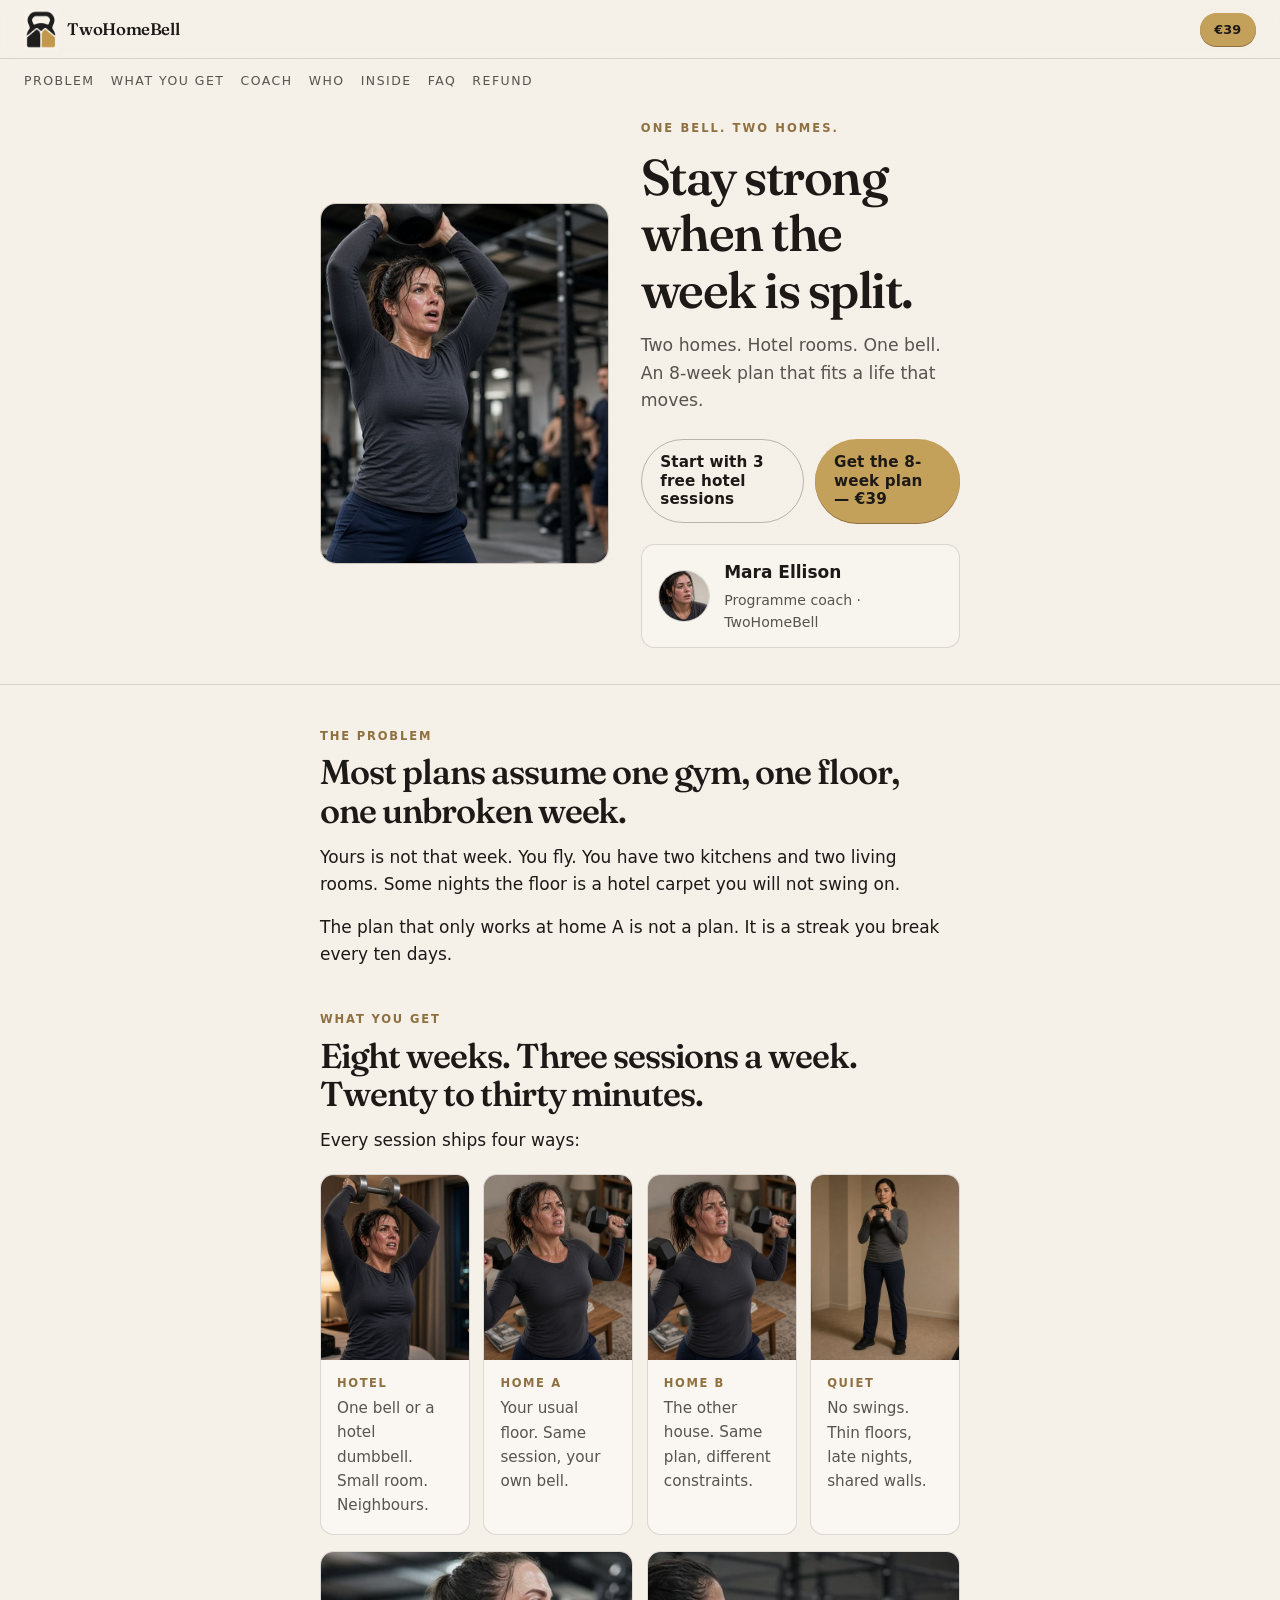
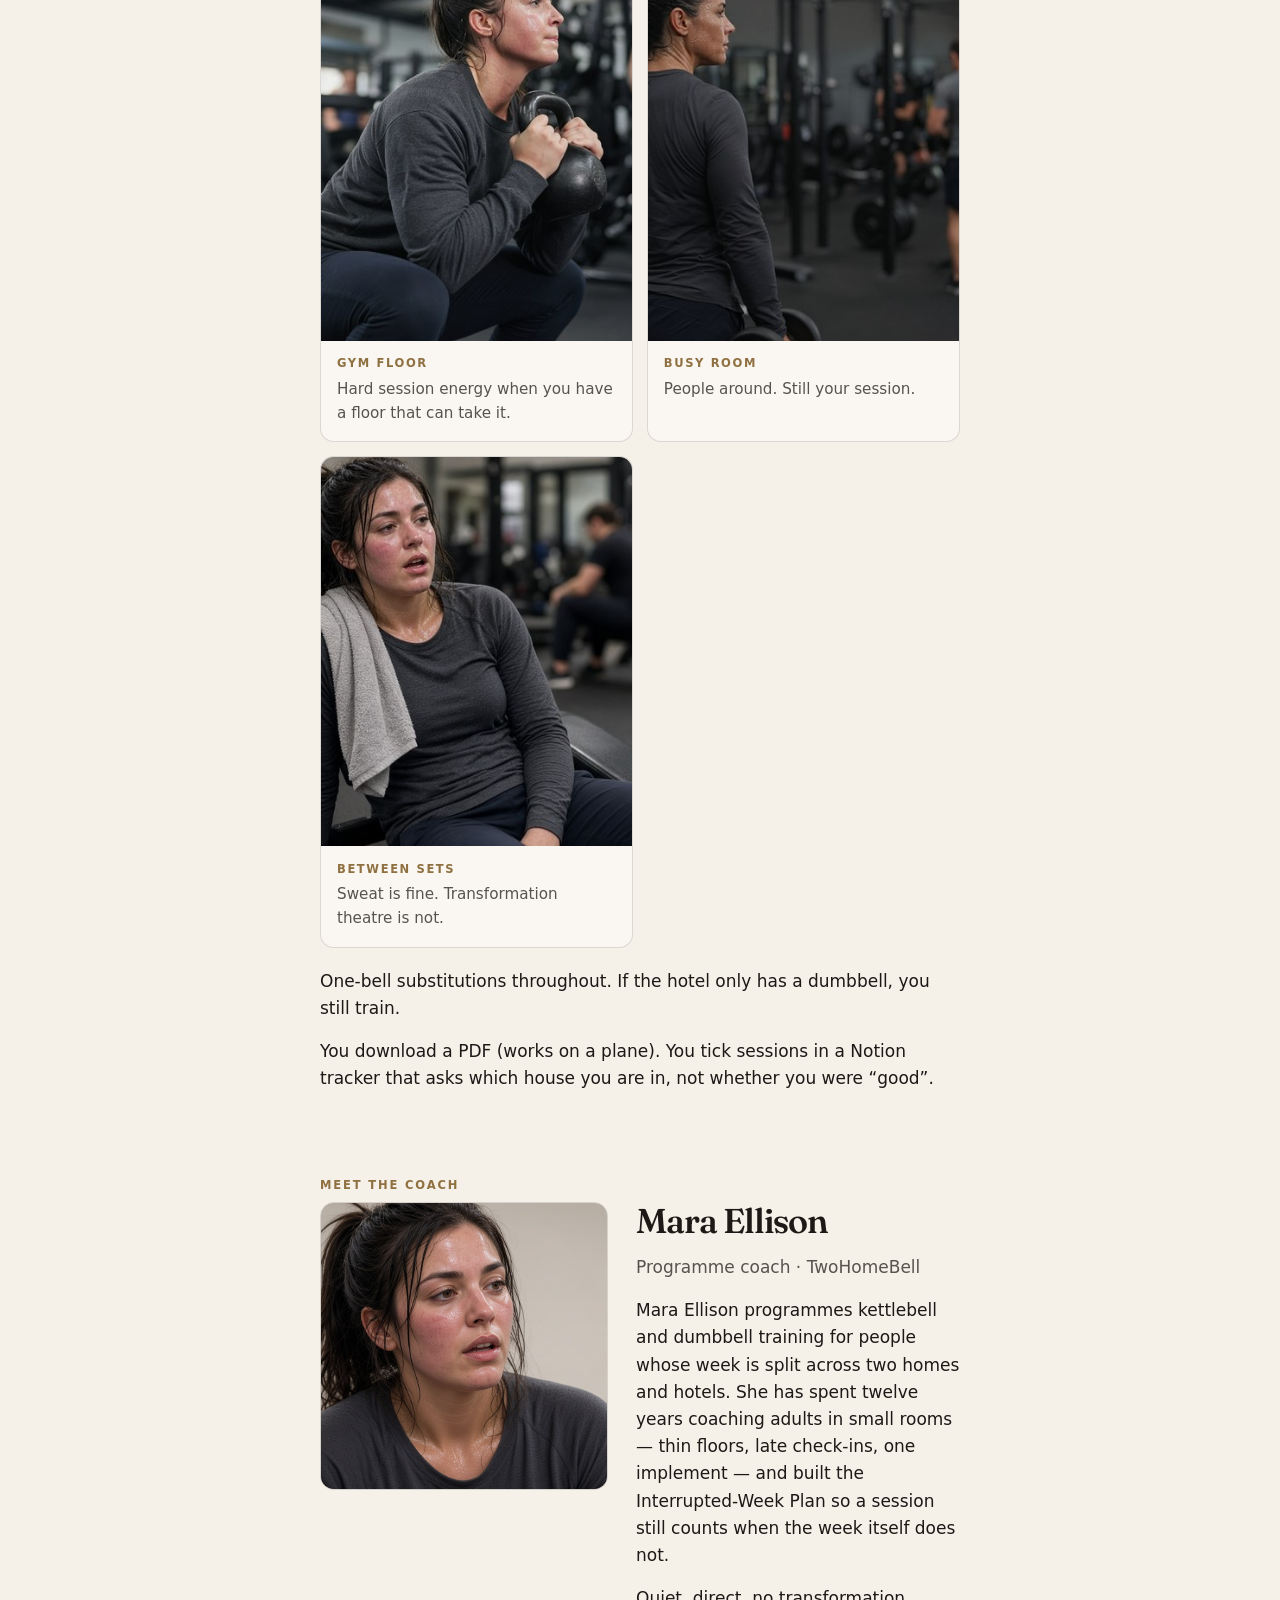
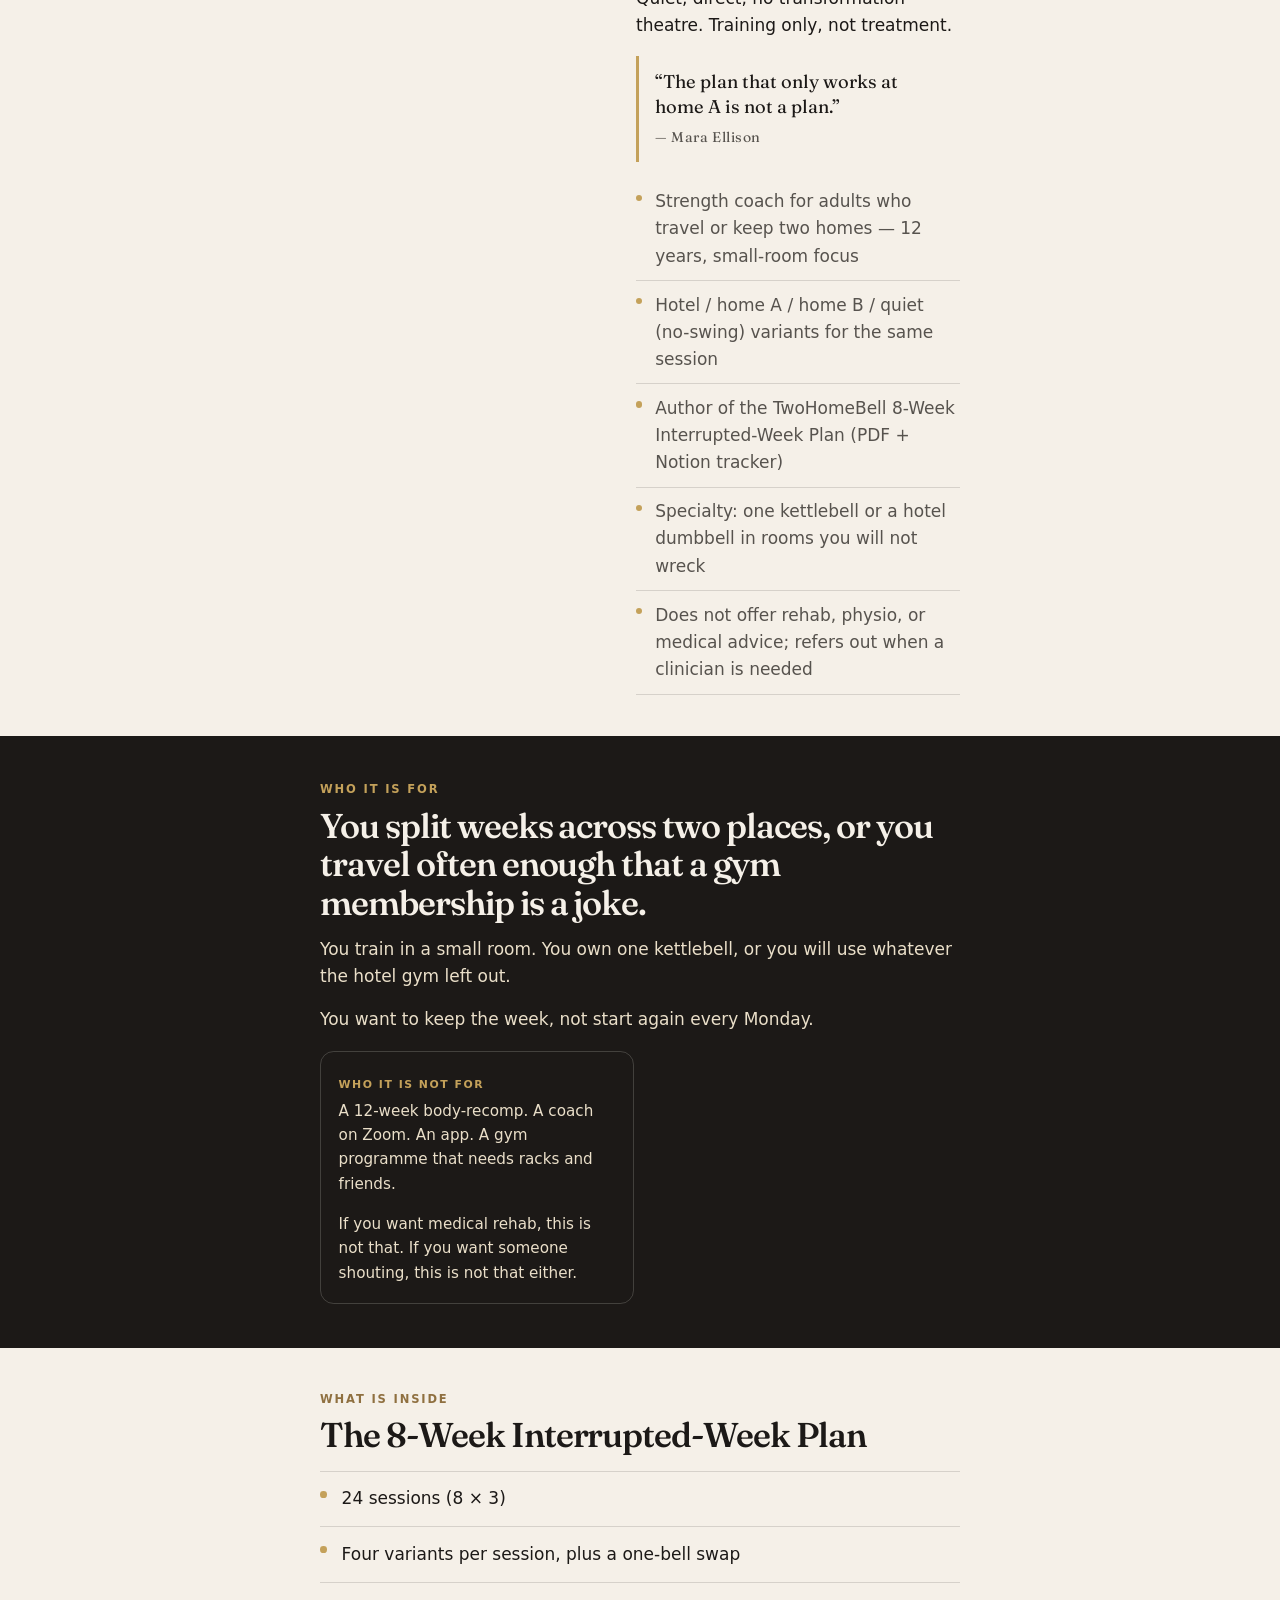
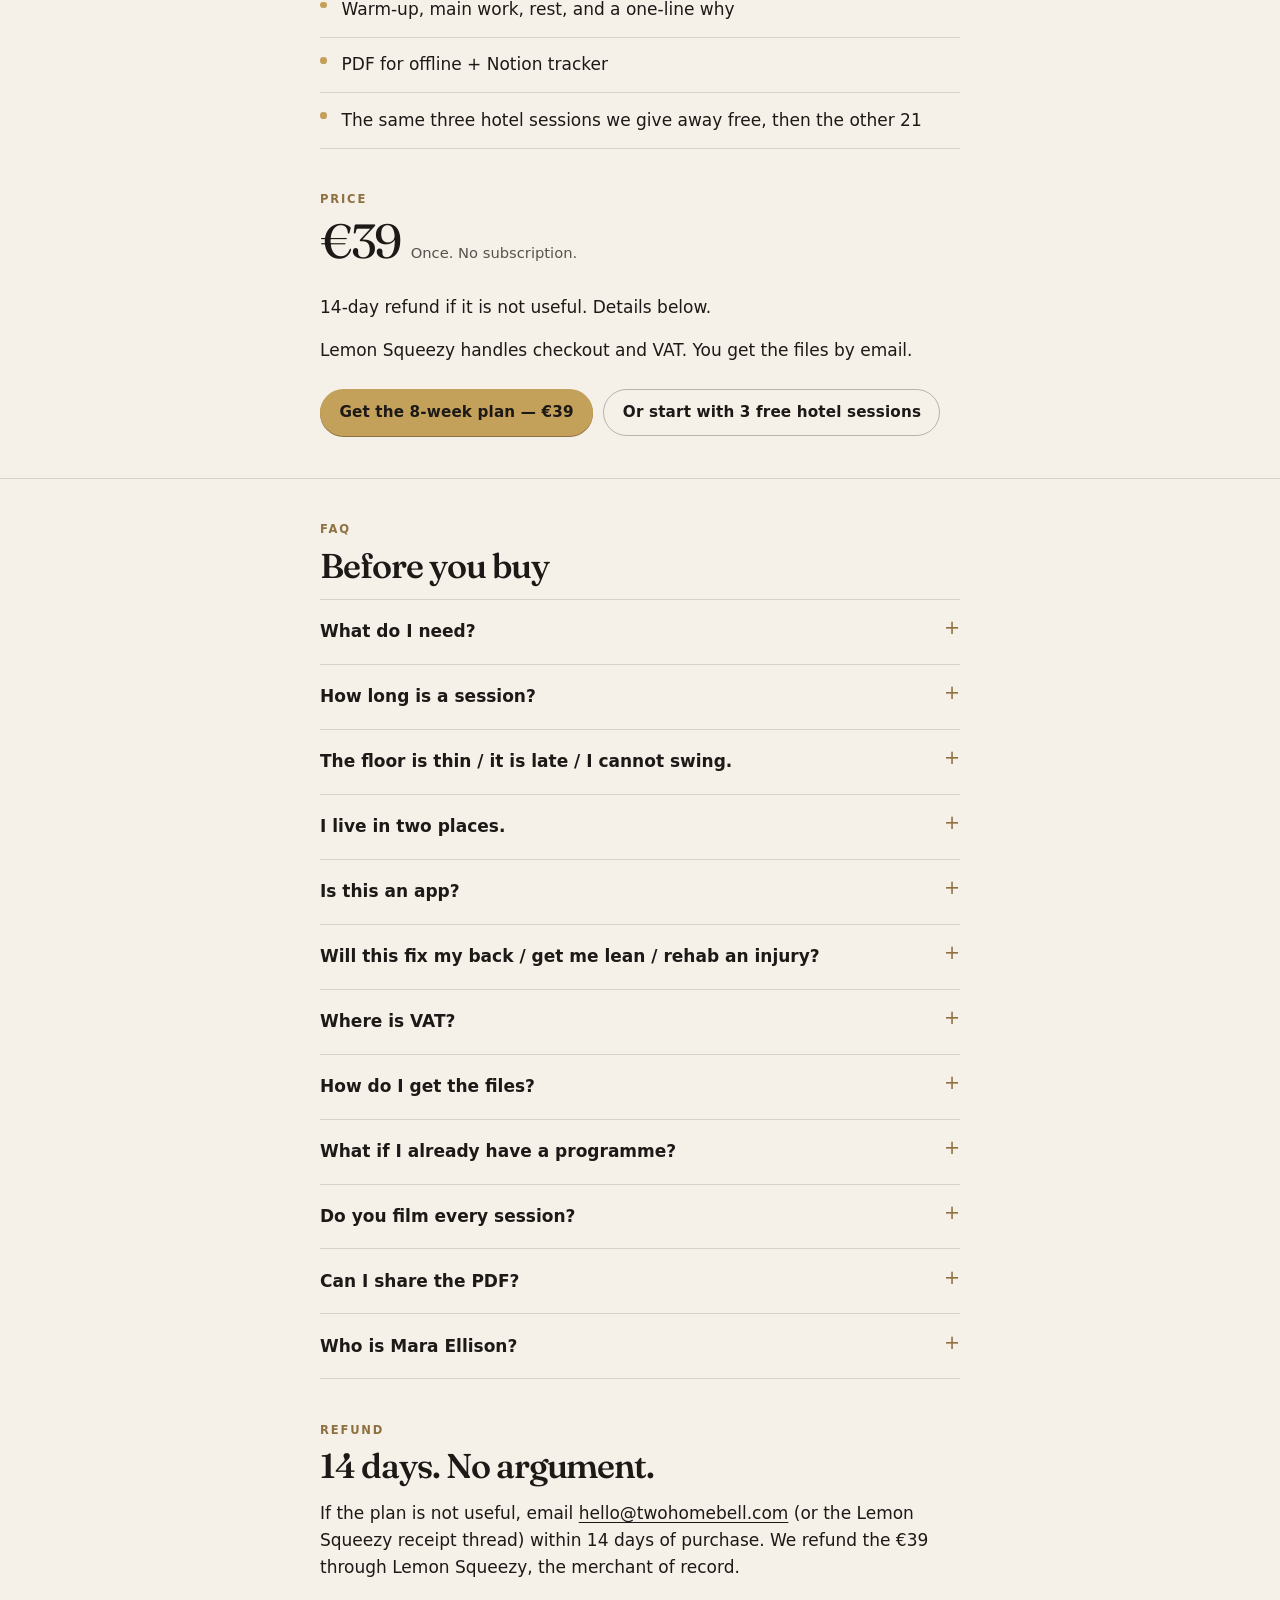
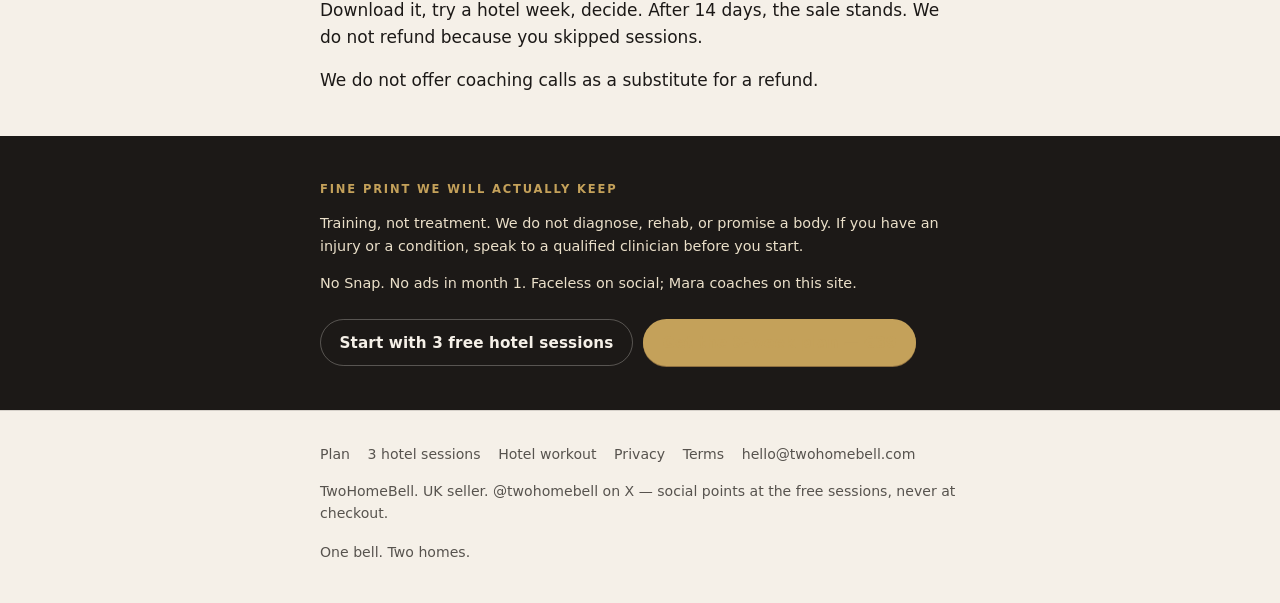
==== index.html @ 1ccbae3b "Product row: hotel/home/quiet; gym cards unlabeled as variants" ====
<!DOCTYPE html>
<html lang="en-GB">
<head>
  <meta charset="utf-8">
  <meta name="viewport" content="width=device-width, initial-scale=1">
  <title>TwoHomeBell — Stay strong when the week is split</title>
  <meta name="description" content="Two homes. Hotel rooms. One bell. An 8-week plan that fits a life that moves. €39, 14-day refund.">
  <link rel="icon" type="image/png" href="favicon.png">
  <link rel="apple-touch-icon" href="favicon.png">
  <link rel="canonical" href="https://twohomebell.com/">
  <meta property="og:title" content="Stay strong when the week is split.">
  <meta property="og:description" content="One bell. Two homes. 8-Week Interrupted-Week Plan — €39.">
  <meta property="og:url" content="https://twohomebell.com/">
  <meta property="og:type" content="website">
  <meta property="og:image" content="https://twohomebell.com/coach/web/og-1200x630.jpg">
  <meta name="twitter:card" content="summary_large_image">
  <meta name="twitter:title" content="Stay strong when the week is split.">
  <meta name="twitter:description" content="One bell. Two homes. 8-Week Interrupted-Week Plan — €39.">
  <meta name="twitter:image" content="https://twohomebell.com/coach/web/og-1200x630.jpg">
  <meta name="theme-color" content="#F5F0E8">
  <script type="application/ld+json">
  {
    "@context": "https://schema.org",
    "@type": "Product",
    "name": "8-Week Interrupted-Week Plan",
    "description": "Two homes. Hotel rooms. One bell. An 8-week kettlebell plan that fits a life that moves. PDF plus Notion tracker.",
    "brand": {"@type": "Brand", "name": "TwoHomeBell"},
    "url": "https://twohomebell.com/",
    "image": "https://twohomebell.com/coach/web/og-1200x630.jpg",
    "offers": {
      "@type": "Offer",
      "priceCurrency": "EUR",
      "price": "39.00",
      "availability": "https://schema.org/InStock",
      "url": "https://twohomebell.com/"
    }
  }
  </script>
  <link rel="preconnect" href="https://fonts.googleapis.com">
  <link rel="preconnect" href="https://fonts.gstatic.com" crossorigin>
  <link href="https://fonts.googleapis.com/css2?family=Fraunces:ital,opsz,wght@0,144,500;0,144,600;1,144,500&display=swap" rel="stylesheet">
  <link rel="stylesheet" href="styles.css">
  <script data-goatcounter="https://twohomebell.goatcounter.com/count"
          async src="https://gc.zgo.at/count.js"></script>
</head>
<body>
  <a class="skip" href="#main">Skip to content</a>
  <header class="site-header">
    <a class="brand" href="index.html">
      <img src="logo.png" alt="" width="40" height="48">
      <span class="brand-name">TwoHomeBell</span>
    </a>
    <a class="btn btn-primary btn-small header-cta js-buy" href="https://twohomebell.lemonsqueezy.com/checkout/buy/a50a3052-cdcf-4d7c-9c73-d2590b0c21f1">€39</a>
  </header>
  <nav class="subnav" aria-label="On this page">
    <a href="#problem">Problem</a>
    <a href="#get">What you get</a>
    <a href="#coach">Coach</a>
    <a href="#who">Who</a>
    <a href="#inside">Inside</a>
    <a href="#faq">FAQ</a>
    <a href="#refund">Refund</a>
  </nav>

  <main id="main">
    <section class="hero">
      <div class="wrap hero-split">
        <figure class="hero-photo">
          <img src="coach/web/hero-1600.jpg" width="1600" height="2000" alt="Mara Ellison overhead pressing a kettlebell in a busy gym, mid-set sweat">
        </figure>
        <div class="hero-copy">
          <p class="kicker">One bell. Two homes.</p>
          <h1>Stay strong when the week is split.</h1>
          <p class="lead">Two homes. Hotel rooms. One bell. An 8-week plan that fits a life that moves.</p>
          <div class="btn-row">
            <a class="btn btn-ghost" href="start.html">Start with 3 free hotel sessions</a>
            <a class="btn btn-primary js-buy" href="https://twohomebell.lemonsqueezy.com/checkout/buy/a50a3052-cdcf-4d7c-9c73-d2590b0c21f1">Get the 8-week plan — €39</a>
          </div>
          <div class="trust-coach">
            <img src="coach/web/portrait-400.jpg" width="400" height="400" alt="Mara Ellison">
            <div>
              <strong>Mara Ellison</strong>
              <span>Programme coach · TwoHomeBell</span>
            </div>
          </div>
        </div>
      </div>
    </section>

    <hr class="rule">

    <section class="section" id="problem">
      <div class="wrap prose">
        <p class="section-num">The problem</p>
        <h2>Most plans assume one gym, one floor, one unbroken week.</h2>
        <p>Yours is not that week. You fly. You have two kitchens and two living rooms. Some nights the floor is a hotel carpet you will not swing on.</p>
        <p>The plan that only works at home A is not a plan. It is a streak you break every ten days.</p>
      </div>
    </section>

    <section class="section" id="get" style="padding-top:0">
      <div class="wrap">
        <p class="section-num">What you get</p>
        <h2>Eight weeks. Three sessions a week. Twenty to thirty minutes.</h2>
        <p>Every session ships four ways:</p>
        <div class="scene-grid four" aria-label="Session variants">
          <figure class="scene-card">
            <img src="coach/web/hotel-800.jpg" width="800" height="1000" loading="lazy" alt="Mara overhead pressing a dumbbell in a hotel room at night">
            <figcaption>
              <span class="tag">Hotel</span>
              <p>One bell or a hotel dumbbell. Small room. Neighbours.</p>
            </figcaption>
          </figure>
          <figure class="scene-card">
            <img src="coach/web/home-800.jpg" width="800" height="1000" loading="lazy" alt="Mara pressing dumbbells at home, sweaty mid-rep">
            <figcaption>
              <span class="tag">Home A</span>
              <p>Your usual floor. Same session, your own bell.</p>
            </figcaption>
          </figure>
          <figure class="scene-card">
            <img src="coach/web/home-800.jpg" width="800" height="1000" loading="lazy" alt="Mara pressing dumbbells at home, sweaty mid-rep">
            <figcaption>
              <span class="tag">Home B</span>
              <p>The other house. Same plan, different constraints.</p>
            </figcaption>
          </figure>
          <figure class="scene-card">
            <img src="coach/web/quiet-800.jpg" width="800" height="1000" loading="lazy" alt="Mara static goblet hold in a quiet hotel room, curtains closed">
            <figcaption>
              <span class="tag">Quiet</span>
              <p>No swings. Thin floors, late nights, shared walls.</p>
            </figcaption>
          </figure>
        </div>
        <div class="scene-grid" style="margin-top:1rem" aria-label="Gym floor — social proof">
          <figure class="scene-card">
            <img src="coach/web/gym-goblet-800.jpg" width="800" height="1000" loading="lazy" alt="Mara mid goblet squat, side angle, gym with people behind">
            <figcaption>
              <span class="tag">Gym floor</span>
              <p>Hard session energy when you have a floor that can take it.</p>
            </figcaption>
          </figure>
          <figure class="scene-card">
            <img src="coach/web/gym-overshoulder-800.jpg" width="800" height="1000" loading="lazy" alt="Over-shoulder of Mara with dumbbells in a busy gym">
            <figcaption>
              <span class="tag">Busy room</span>
              <p>People around. Still your session.</p>
            </figcaption>
          </figure>
          <figure class="scene-card">
            <img src="coach/web/gym-rest-800.jpg" width="800" height="1000" loading="lazy" alt="Mara resting between sets on a bench, towel, sweaty">
            <figcaption>
              <span class="tag">Between sets</span>
              <p>Sweat is fine. Transformation theatre is not.</p>
            </figcaption>
          </figure>
        </div>
        <div class="prose" style="margin-top:1.25rem">
          <p>One-bell substitutions throughout. If the hotel only has a dumbbell, you still train.</p>
          <p>You download a PDF (works on a plane). You tick sessions in a Notion tracker that asks which house you are in, not whether you were “good”.</p>
        </div>
      </div>
    </section>

    <section class="section" id="coach">
      <div class="wrap">
        <p class="section-num">Meet the coach</p>
        <div class="coach-block">
          <figure class="coach-portrait">
            <img src="coach/web/portrait-800.jpg" width="800" height="800" loading="lazy" alt="Sweaty post-set portrait of Mara Ellison, TwoHomeBell programme coach">
          </figure>
          <div>
            <h2>Mara Ellison</h2>
            <p class="muted">Programme coach · TwoHomeBell</p>
            <p>Mara Ellison programmes kettlebell and dumbbell training for people whose week is split across two homes and hotels. She has spent twelve years coaching adults in small rooms — thin floors, late check-ins, one implement — and built the Interrupted-Week Plan so a session still counts when the week itself does not.</p>
            <p>Quiet, direct, no transformation theatre. Training only, not treatment.</p>
            <blockquote class="coach-quote">
              “The plan that only works at home A is not a plan.”
              <cite>— Mara Ellison</cite>
            </blockquote>
            <ul class="coach-creds">
              <li>Strength coach for adults who travel or keep two homes — 12 years, small-room focus</li>
              <li>Hotel / home A / home B / quiet (no-swing) variants for the same session</li>
              <li>Author of the TwoHomeBell 8-Week Interrupted-Week Plan (PDF + Notion tracker)</li>
              <li>Specialty: one kettlebell or a hotel dumbbell in rooms you will not wreck</li>
              <li>Does not offer rehab, physio, or medical advice; refers out when a clinician is needed</li>
            </ul>
          </div>
        </div>
      </div>
    </section>

    <section class="band" id="who">
      <div class="wrap">
        <p class="section-num">Who it is for</p>
        <h2>You split weeks across two places, or you travel often enough that a gym membership is a joke.</h2>
        <p>You train in a small room. You own one kettlebell, or you will use whatever the hotel gym left out.</p>
        <p>You want to keep the week, not start again every Monday.</p>
        <div class="split">
          <div class="card no" style="background:transparent;border-color:rgba(245,240,232,0.18);color:inherit">
            <p class="tag" style="color:var(--brass)">Who it is not for</p>
            <p>A 12-week body-recomp. A coach on Zoom. An app. A gym programme that needs racks and friends.</p>
            <p>If you want medical rehab, this is not that. If you want someone shouting, this is not that either.</p>
          </div>
        </div>
      </div>
    </section>

    <section class="section" id="inside">
      <div class="wrap">
        <p class="section-num">What is inside</p>
        <h2>The 8-Week Interrupted-Week Plan</h2>
        <ul class="inside-list">
          <li>24 sessions (8 × 3)</li>
          <li>Four variants per session, plus a one-bell swap</li>
          <li>Warm-up, main work, rest, and a one-line why</li>
          <li>PDF for offline + Notion tracker</li>
          <li>The same three hotel sessions we give away free, then the other 21</li>
        </ul>
      </div>
    </section>

    <section class="section" id="buy" style="padding-top:0">
      <div class="wrap">
        <p class="section-num">Price</p>
        <div class="price-row">
          <p class="price">€39</p>
          <p class="price-meta">Once. No subscription.</p>
        </div>
        <p>14-day refund if it is not useful. Details below.</p>
        <p>Lemon Squeezy handles checkout and VAT. You get the files by email.</p>
        <div class="btn-row">
          <a class="btn btn-primary js-buy" href="https://twohomebell.lemonsqueezy.com/checkout/buy/a50a3052-cdcf-4d7c-9c73-d2590b0c21f1">Get the 8-week plan — €39</a>
          <a class="btn btn-ghost" href="start.html">Or start with 3 free hotel sessions</a>
        </div>
      </div>
    </section>

    <hr class="rule">

    <section class="section" id="faq">
      <div class="wrap">
        <p class="section-num">FAQ</p>
        <h2>Before you buy</h2>
        <div class="faq">
          <details>
            <summary>What do I need?</summary>
            <p>One kettlebell. If you are in a hotel with only a dumbbell, use that. A small room. That is the equipment list.</p>
          </details>
          <details>
            <summary>How long is a session?</summary>
            <p>20–30 minutes, three times a week. Eight weeks.</p>
          </details>
          <details>
            <summary>The floor is thin / it is late / I cannot swing.</summary>
            <p>Every session has a quiet variant with no swings.</p>
          </details>
          <details>
            <summary>I live in two places.</summary>
            <p>That is the product. Each session has home A, home B, hotel, and quiet. Tick the house you are actually in.</p>
          </details>
          <details>
            <summary>Is this an app?</summary>
            <p>No. PDF + a Notion tracker. Works offline.</p>
          </details>
          <details>
            <summary>Will this fix my back / get me lean / rehab an injury?</summary>
            <p>No. This is a training plan, not treatment, not a diet, not medical advice. If you have an injury or a condition, ask a qualified clinician before you start.</p>
          </details>
          <details>
            <summary>Where is VAT?</summary>
            <p>Lemon Squeezy is merchant of record. VAT is calculated at checkout for UK/EU (and handled by them). We do not give tax advice.</p>
          </details>
          <details>
            <summary>How do I get the files?</summary>
            <p>Email after payment. PDF download + Notion duplicate link.</p>
          </details>
          <details>
            <summary>What if I already have a programme?</summary>
            <p>Use this on the weeks you travel. That is the job.</p>
          </details>
          <details>
            <summary>Do you film every session?</summary>
            <p>A few movements need a short video (get-up, snatch, a clean if the PDF still looks like a shrug). Those are flagged in the plan. Most sessions are text + the mark.</p>
          </details>
          <details>
            <summary>Can I share the PDF?</summary>
            <p>No. One purchase, one person. Forward the free 3-session lead magnet instead.</p>
          </details>
          <details>
            <summary>Who is Mara Ellison?</summary>
            <p>Programme coach for TwoHomeBell. She wrote the Interrupted-Week Plan for small rooms and split weeks. Training only — not a physio, not a clinic.</p>
          </details>
        </div>
      </div>
    </section>

    <section class="section" id="refund" style="padding-top:0">
      <div class="wrap prose">
        <p class="section-num">Refund</p>
        <h2>14 days. No argument.</h2>
        <p>If the plan is not useful, email <a href="mailto:hello@twohomebell.com">hello@twohomebell.com</a> (or the Lemon Squeezy receipt thread) within 14 days of purchase. We refund the €39 through Lemon Squeezy, the merchant of record.</p>
        <p>Download it, try a hotel week, decide. After 14 days, the sale stands. We do not refund because you skipped sessions.</p>
        <p>We do not offer coaching calls as a substitute for a refund.</p>
      </div>
    </section>

    <section class="band">
      <div class="wrap fine-print">
        <p class="section-num">Fine print we will actually keep</p>
        <p>Training, not treatment. We do not diagnose, rehab, or promise a body. If you have an injury or a condition, speak to a qualified clinician before you start.</p>
        <p>No Snap. No ads in month 1. Faceless on social; Mara coaches on this site.</p>
        <div class="btn-row">
          <a class="btn btn-ghost" href="start.html" style="border-color:rgba(245,240,232,0.28);color:var(--cream)">Start with 3 free hotel sessions</a>
          <a class="btn btn-primary js-buy" href="https://twohomebell.lemonsqueezy.com/checkout/buy/a50a3052-cdcf-4d7c-9c73-d2590b0c21f1">Get the 8-week plan — €39</a>
        </div>
      </div>
    </section>
  </main>

  <footer class="site-footer">
    <div class="wrap">
      <nav aria-label="Footer">
        <a href="index.html">Plan</a>
        <a href="start.html">3 hotel sessions</a>
        <a href="hotel-kettlebell-workout.html">Hotel workout</a>
        <a href="privacy.html">Privacy</a>
        <a href="terms.html">Terms</a>
        <a href="mailto:hello@twohomebell.com">hello@twohomebell.com</a>
      </nav>
      <p>TwoHomeBell. UK seller. @twohomebell on X — social points at the free sessions, never at checkout.</p>
      <p class="social-note"><a href="start.html">One bell. Two homes.</a></p>
    </div>
  </footer>
</body>
</html>
---- styles.css ----
/* TwoHomeBell — mobile-first storefront
   charcoal #1C1917 · cream #F5F0E8 · brass #C4A15A */

:root {
  --charcoal: #1C1917;
  --cream: #F5F0E8;
  --cream-2: #EBE4D6;
  --brass: #C4A15A;
  --brass-deep: #8F7040;
  --ink: #1C1917;
  --muted: #57534E;
  --line: rgba(28, 25, 23, 0.14);
  --line-strong: rgba(28, 25, 23, 0.28);
  --halo: rgba(196, 161, 90, 0.22);
  --display: "Fraunces", "Iowan Old Style", "Palatino Linotype", Palatino, Georgia, serif;
  --sans: ui-sans-serif, system-ui, -apple-system, "Segoe UI", Roboto, Helvetica, Arial, sans-serif;
  --max: 40rem;
  --pad: 1.25rem;
  --header-h: 3.5rem;
  --radius: 0.85rem;
}

*, *::before, *::after { box-sizing: border-box; }

html {
  scroll-behavior: smooth;
  color-scheme: light;
}

html, body {
  margin: 0;
  padding: 0;
}

body {
  font-family: var(--sans);
  font-size: 1.0625rem;
  line-height: 1.6;
  color: var(--ink);
  background: var(--cream);
  -webkit-font-smoothing: antialiased;
  text-rendering: optimizeLegibility;
}

body::before {
  content: "";
  position: fixed;
  inset: 0;
  pointer-events: none;
  z-index: 0;
  opacity: 0.35;
  background-image:
    radial-gradient(rgba(28, 25, 23, 0.035) 0.6px, transparent 0.7px);
  background-size: 3px 3px;
}

img { max-width: 100%; height: auto; display: block; }

a {
  color: var(--charcoal);
  text-underline-offset: 0.18em;
}

a:hover { color: var(--brass-deep); }

:focus-visible {
  outline: 2px solid var(--brass);
  outline-offset: 3px;
}

.skip {
  position: absolute;
  left: 0.75rem;
  top: -3rem;
  background: var(--charcoal);
  color: var(--cream);
  padding: 0.5rem 0.8rem;
  z-index: 100;
  text-decoration: none;
}
.skip:focus { top: 0.75rem; color: var(--cream); }

.wrap {
  width: min(100% - (var(--pad) * 2), var(--max));
  margin-inline: auto;
  position: relative;
  z-index: 1;
}

/* Header */
.site-header {
  position: sticky;
  top: 0;
  z-index: 50;
  display: flex;
  align-items: center;
  justify-content: space-between;
  gap: 0.75rem;
  min-height: var(--header-h);
  padding: 0.55rem var(--pad);
  background: color-mix(in srgb, var(--cream) 88%, transparent);
  backdrop-filter: blur(12px);
  -webkit-backdrop-filter: blur(12px);
  border-bottom: 1px solid var(--line);
}

.brand {
  display: flex;
  align-items: center;
  gap: 0.55rem;
  text-decoration: none;
  color: var(--charcoal);
  min-width: 0;
}

.brand img {
  width: 2.15rem;
  height: 2.55rem;
  object-fit: contain;
  flex-shrink: 0;
}

.brand-name {
  font-family: var(--display);
  font-optical-sizing: auto;
  font-weight: 560;
  font-size: 1.05rem;
  letter-spacing: -0.02em;
  line-height: 1;
  white-space: nowrap;
}

.header-cta {
  flex-shrink: 0;
}

.subnav {
  display: flex;
  flex-wrap: wrap;
  gap: 0.35rem 1rem;
  padding: 0.7rem var(--pad) 0;
  font-size: 0.78rem;
  letter-spacing: 0.12em;
  text-transform: uppercase;
  color: var(--muted);
  position: relative;
  z-index: 1;
}
.subnav a {
  color: var(--muted);
  text-decoration: none;
}
.subnav a:hover { color: var(--charcoal); }

/* Buttons */
.btn {
  display: inline-flex;
  align-items: center;
  justify-content: center;
  gap: 0.4rem;
  text-decoration: none;
  border: 1px solid transparent;
  cursor: pointer;
  font-family: var(--sans);
  font-weight: 600;
  font-size: 0.95rem;
  letter-spacing: 0.01em;
  line-height: 1.2;
  padding: 0.85rem 1.15rem;
  border-radius: 999px;
  transition: transform 0.15s ease, background 0.15s ease, box-shadow 0.15s ease;
}
.btn:hover { color: inherit; transform: translateY(-1px); }
.btn:active { transform: translateY(0); }

.btn-primary {
  background: var(--brass);
  color: var(--charcoal);
  box-shadow: 0 1px 0 var(--brass-deep);
}
.btn-primary:hover {
  background: #d4b36a;
  color: var(--charcoal);
}

.btn-ghost {
  background: transparent;
  color: var(--charcoal);
  border-color: var(--line-strong);
}
.btn-ghost:hover { background: var(--cream-2); color: var(--charcoal); }

.btn-invert {
  background: var(--cream);
  color: var(--charcoal);
}
.btn-invert:hover { background: #fff; color: var(--charcoal); }

.btn-small {
  padding: 0.5rem 0.85rem;
  font-size: 0.8rem;
}

.btn-block { width: 100%; }

.btn-row {
  display: flex;
  flex-direction: column;
  gap: 0.65rem;
  margin-top: 1.5rem;
}

/* Type */
.kicker {
  font-size: 0.72rem;
  letter-spacing: 0.18em;
  text-transform: uppercase;
  color: var(--brass-deep);
  font-weight: 650;
  margin: 0 0 0.75rem;
}

h1, h2, h3, .display {
  font-family: var(--display);
  font-optical-sizing: auto;
  font-weight: 560;
  letter-spacing: -0.03em;
  line-height: 1.12;
  margin: 0 0 0.85rem;
}

h1 {
  font-size: clamp(2.15rem, 8.6vw, 3.15rem);
  font-weight: 560;
}

h1 em, h2 em, .em {
  font-style: italic;
  font-weight: 500;
  color: var(--brass-deep);
}

h2 { font-size: clamp(1.65rem, 6vw, 2.15rem); }
h3 { font-size: 1.2rem; letter-spacing: -0.02em; margin-bottom: 0.4rem; }

.lead {
  font-size: 1.08rem;
  color: var(--muted);
  margin: 0;
  max-width: 36rem;
}

p { margin: 0 0 1rem; }
p:last-child { margin-bottom: 0; }

.muted { color: var(--muted); }
.small { font-size: 0.88rem; color: var(--muted); }

hr.rule {
  border: 0;
  height: 1px;
  background: var(--line);
  margin: 0;
}

/* Hero */
.hero {
  padding: 1.75rem 0 2.25rem;
  position: relative;
  z-index: 1;
}

.hero-mark {
  width: 5.25rem;
  height: auto;
  margin: 0 0 1.25rem;
}

.trust {
  display: grid;
  grid-template-columns: 1fr 1fr;
  gap: 0.6rem;
  margin-top: 1.5rem;
}
.trust span {
  display: block;
  font-size: 0.78rem;
  color: var(--muted);
  padding: 0.55rem 0.7rem;
  border: 1px solid var(--line);
  border-radius: 0.55rem;
  background: color-mix(in srgb, var(--cream) 70%, white);
}

/* Week rail */
.week-rail {
  display: grid;
  grid-template-columns: repeat(7, 1fr);
  gap: 0.28rem;
  margin: 1.75rem 0 0.35rem;
}
.day {
  background: var(--charcoal);
  color: var(--cream);
  border-radius: 0.45rem;
  padding: 0.45rem 0.15rem 0.5rem;
  text-align: center;
  min-height: 4.4rem;
  display: flex;
  flex-direction: column;
  justify-content: space-between;
  gap: 0.15rem;
}
.day span {
  font-size: 0.58rem;
  letter-spacing: 0.08em;
  text-transform: uppercase;
  opacity: 0.7;
}
.day b {
  font-size: 0.62rem;
  font-weight: 650;
  line-height: 1.2;
}
.day i {
  font-style: normal;
  font-size: 0.62rem;
  color: var(--brass);
  font-weight: 700;
}
.day.mute {
  background: transparent;
  color: var(--muted);
  border: 1px dashed var(--line-strong);
}
.day.mute i { display: none; }
.week-caption {
  font-size: 0.75rem;
  color: var(--muted);
  margin: 0.45rem 0 0;
}

/* Sections */
.section {
  padding: 2.6rem 0;
  position: relative;
  z-index: 1;
}

.section-num {
  font-size: 0.72rem;
  letter-spacing: 0.16em;
  text-transform: uppercase;
  color: var(--brass-deep);
  font-weight: 650;
  margin: 0 0 0.5rem;
}

.band {
  background: var(--charcoal);
  color: var(--cream);
  padding: 2.75rem 0;
  position: relative;
  z-index: 1;
}
.band h2, .band h3 { color: var(--cream); }
.band .section-num { color: var(--brass); }
.band .lead, .band .muted, .band p { color: color-mix(in srgb, var(--cream) 78%, var(--brass)); }
.band a { color: var(--brass); }
.band a:hover { color: #e0c07a; }

.pull {
  border-left: 3px solid var(--brass);
  padding: 0.15rem 0 0.15rem 1rem;
  margin: 1.25rem 0;
  font-family: var(--display);
  font-size: 1.35rem;
  line-height: 1.3;
  letter-spacing: -0.02em;
}

/* Cards / grids */
.grid {
  display: grid;
  gap: 0.75rem;
  margin-top: 1.25rem;
}

.card {
  background: color-mix(in srgb, var(--cream) 55%, white);
  border: 1px solid var(--line);
  border-radius: var(--radius);
  padding: 1.05rem 1.1rem 1.15rem;
}

.card .tag {
  display: inline-block;
  font-size: 0.68rem;
  letter-spacing: 0.14em;
  text-transform: uppercase;
  color: var(--brass-deep);
  font-weight: 700;
  margin-bottom: 0.35rem;
}

.card p { color: var(--muted); font-size: 0.95rem; }

.split {
  display: grid;
  gap: 0.75rem;
  margin-top: 1.1rem;
}
.split .card.yes { border-color: color-mix(in srgb, var(--brass) 55%, var(--line)); }
.split .card.no { background: transparent; }

/* Session sheet */
.sheet {
  margin-top: 1.25rem;
  border: 1px solid var(--line-strong);
  border-radius: var(--radius);
  overflow: hidden;
  background: #fffdf8;
}
.sheet-head {
  display: flex;
  justify-content: space-between;
  gap: 0.5rem;
  padding: 0.85rem 1.05rem;
  background: var(--charcoal);
  color: var(--cream);
  font-size: 0.82rem;
}
.sheet-head strong { font-weight: 650; }
.sheet-head span { color: var(--brass); }
.sheet ol {
  margin: 0;
  padding: 0.7rem 1.05rem 0.9rem 2.1rem;
}
.sheet li {
  padding: 0.45rem 0;
  border-bottom: 1px solid var(--line);
  font-size: 0.95rem;
}
.sheet li:last-child { border-bottom: 0; }
.sheet .swap {
  padding: 0.8rem 1.05rem 1rem;
  font-size: 0.88rem;
  color: var(--muted);
  background: var(--cream-2);
}

/* FAQ */
.faq {
  margin-top: 0.5rem;
  border-top: 1px solid var(--line);
}
.faq details {
  border-bottom: 1px solid var(--line);
  padding: 0.15rem 0;
}
.faq summary {
  cursor: pointer;
  list-style: none;
  padding: 1rem 1.6rem 1rem 0;
  font-weight: 600;
  position: relative;
}
.faq summary::-webkit-details-marker { display: none; }
.faq summary::after {
  content: "+";
  position: absolute;
  right: 0;
  top: 1rem;
  color: var(--brass-deep);
  font-size: 1.2rem;
  font-weight: 500;
  line-height: 1;
}
.faq details[open] summary::after { content: "–"; }
.faq details p {
  margin: 0 0 1rem;
  color: var(--muted);
  padding-right: 1rem;
}

/* Buy */
.price-row {
  display: flex;
  align-items: baseline;
  gap: 0.65rem;
  margin: 0.5rem 0 0.85rem;
}
.price {
  font-family: var(--display);
  font-size: 3rem;
  letter-spacing: -0.04em;
  line-height: 1;
}
.price-meta { color: var(--muted); font-size: 0.92rem; }

.checkout-note {
  font-size: 0.78rem;
  color: var(--muted);
  margin-top: 0.85rem;
}
.checkout-note code {
  font-size: 0.75rem;
  background: var(--cream-2);
  padding: 0.05rem 0.3rem;
  border-radius: 0.25rem;
}

.bullets {
  list-style: none;
  margin: 1rem 0 0;
  padding: 0;
}
.bullets li {
  padding: 0.4rem 0 0.4rem 1.2rem;
  position: relative;
  color: var(--muted);
}
.bullets li::before {
  content: "";
  width: 0.45rem;
  height: 0.45rem;
  background: var(--brass);
  border-radius: 50%;
  position: absolute;
  left: 0;
  top: 0.85rem;
}

/* Forms */
form { margin-top: 1.25rem; }
label {
  display: block;
  font-size: 0.78rem;
  letter-spacing: 0.1em;
  text-transform: uppercase;
  font-weight: 650;
  margin-bottom: 0.4rem;
}
input[type="email"], input[type="text"] {
  width: 100%;
  font: inherit;
  font-size: 1rem;
  padding: 0.85rem 0.95rem;
  border: 1px solid var(--line-strong);
  border-radius: 0.65rem;
  background: #fff;
  color: var(--charcoal);
  margin-bottom: 0.85rem;
}
input:focus {
  outline: 2px solid var(--brass);
  outline-offset: 1px;
  border-color: var(--brass);
}

.success {
  display: none;
  border: 1px solid var(--brass);
  background: color-mix(in srgb, var(--brass) 12%, var(--cream));
  border-radius: var(--radius);
  padding: 1rem 1.1rem;
  margin: 1.25rem 0;
}
.success.is-visible { display: block; }
.form-hidden { display: none; }

.session-stack { display: grid; gap: 1rem; margin-top: 1.25rem; }

/* Footer / legal */
.site-footer {
  padding: 2rem 0 2.5rem;
  border-top: 1px solid var(--line);
  position: relative;
  z-index: 1;
  font-size: 0.88rem;
  color: var(--muted);
}
.site-footer nav {
  display: flex;
  flex-wrap: wrap;
  gap: 0.75rem 1.1rem;
  margin-bottom: 0.85rem;
}
.site-footer a { color: var(--muted); text-decoration: none; }
.site-footer a:hover { color: var(--charcoal); }

.draft-banner {
  background: var(--charcoal);
  color: var(--cream);
  text-align: center;
  font-size: 0.75rem;
  letter-spacing: 0.16em;
  text-transform: uppercase;
  padding: 0.45rem 0.75rem;
  position: relative;
  z-index: 2;
}
.legal h1 { font-size: 2rem; margin-top: 1.5rem; }
.legal h2 { font-size: 1.25rem; margin-top: 1.75rem; }
.legal p, .legal li { color: var(--muted); }

.note-box {
  border: 1px dashed var(--brass-deep);
  border-radius: var(--radius);
  padding: 0.85rem 1rem;
  font-size: 0.92rem;
  margin: 1rem 0 1.5rem;
}

@media (min-width: 640px) {
  :root { --pad: 1.5rem; }
  .btn-row { flex-direction: row; }
  .btn-row .btn { width: auto; }
  .trust { grid-template-columns: repeat(4, 1fr); }
  .grid.four { grid-template-columns: 1fr 1fr; }
  .split { grid-template-columns: 1fr 1fr; }
}

@media (prefers-reduced-motion: reduce) {
  html { scroll-behavior: auto; }
  .btn { transition: none; }
}

/* Content lists from locked copy */
.prose ul, .prose ol {
  margin: 0.75rem 0 1.1rem;
  padding-left: 1.15rem;
}
.prose li { margin: 0 0 0.55rem; }
.prose li strong { font-weight: 650; }

.variants {
  list-style: none;
  padding: 0;
  margin: 1rem 0 1.15rem;
}
.variants li {
  margin: 0 0 0.65rem;
  padding: 0.9rem 1rem;
  border: 1px solid var(--line);
  border-radius: var(--radius);
  background: color-mix(in srgb, var(--cream) 55%, white);
}
.variants li strong {
  display: block;
  font-size: 0.72rem;
  letter-spacing: 0.14em;
  text-transform: uppercase;
  color: var(--brass-deep);
  margin-bottom: 0.2rem;
}

.inside-list {
  list-style: none;
  margin: 1rem 0 0;
  padding: 0;
  border-top: 1px solid var(--line);
}
.inside-list li {
  margin: 0;
  padding: 0.85rem 0;
  border-bottom: 1px solid var(--line);
  padding-left: 1.35rem;
  position: relative;
}
.inside-list li::before {
  content: "";
  width: 0.42rem;
  height: 0.42rem;
  background: var(--brass);
  border-radius: 50%;
  position: absolute;
  left: 0;
  top: 1.2rem;
}

.fine-print {
  font-size: 0.9rem;
  color: var(--muted);
}
.fine-print p { margin-bottom: 0.85rem; }

.social-note {
  margin-top: 0.75rem;
}

.header-cta.btn-small { white-space: nowrap; }

.hero h1 { max-width: 14ch; }

@media (min-width: 640px) {
  .variants {
    display: grid;
    grid-template-columns: 1fr 1fr;
    gap: 0.65rem;
  }
  .variants li { margin: 0; }
}

.hero-mark {
  width: 4.75rem;
  height: auto;
  margin: 0 0 1.1rem;
}

.band .card {
  background: transparent;
  border-color: rgba(245, 240, 232, 0.2);
}
.band .card p { color: color-mix(in srgb, var(--cream) 78%, var(--brass)); }
.band .tag { color: var(--brass); }

@media (max-width: 399px) {
  .brand-name { font-size: 0.95rem; }
  .header-cta.btn-small { padding: 0.45rem 0.7rem; font-size: 0.75rem; }
}


/* --- Mara revamp (Sep 2026) --- */
.hero-split {
  display: grid;
  gap: 1.5rem;
  align-items: center;
}
.hero-photo {
  margin: 0;
  border-radius: calc(var(--radius) + 0.15rem);
  overflow: hidden;
  border: 1px solid var(--line);
  background: var(--cream-2);
}
.hero-photo img {
  display: block;
  width: 100%;
  height: auto;
  aspect-ratio: 4 / 5;
  object-fit: cover;
}
.hero-copy .hero-mark { margin-bottom: 0.85rem; }
.trust-coach {
  display: flex;
  gap: 0.9rem;
  align-items: center;
  margin-top: 1.35rem;
  padding: 0.85rem 1rem;
  border: 1px solid var(--line);
  border-radius: var(--radius);
  background: color-mix(in srgb, var(--cream) 70%, white);
  max-width: 34rem;
}
.trust-coach img {
  width: 3.25rem;
  height: 3.25rem;
  border-radius: 50%;
  object-fit: cover;
  flex-shrink: 0;
  border: 1px solid var(--line);
}
.trust-coach strong { display: block; font-weight: 650; color: var(--charcoal); }
.trust-coach span { display: block; font-size: 0.88rem; color: var(--muted); margin-top: 0.15rem; }

.scene-grid {
  display: grid;
  gap: 0.85rem;
  margin-top: 1.25rem;
}
.scene-card {
  margin: 0;
  border: 1px solid var(--line);
  border-radius: var(--radius);
  overflow: hidden;
  background: color-mix(in srgb, var(--cream) 55%, white);
}
.scene-card img {
  display: block;
  width: 100%;
  height: auto;
  aspect-ratio: 4 / 5;
  object-fit: cover;
}
.scene-card figcaption {
  padding: 0.85rem 1rem 1rem;
}
.scene-card .tag {
  display: block;
  font-size: 0.72rem;
  letter-spacing: 0.14em;
  text-transform: uppercase;
  color: var(--brass-deep);
  font-weight: 650;
  margin-bottom: 0.25rem;
}
.scene-card p {
  margin: 0;
  color: var(--muted);
  font-size: 0.95rem;
}

.coach-block {
  display: grid;
  gap: 1.25rem;
  align-items: start;
}
.coach-portrait {
  margin: 0;
  border-radius: var(--radius);
  overflow: hidden;
  border: 1px solid var(--line);
  max-width: 22rem;
}
.coach-portrait img {
  display: block;
  width: 100%;
  height: auto;
  aspect-ratio: 1 / 1;
  object-fit: cover;
}
.coach-quote {
  margin: 1rem 0 0;
  padding: 0.9rem 1rem;
  border-left: 3px solid var(--brass);
  color: var(--charcoal);
  font-family: "Fraunces", Georgia, serif;
  font-size: 1.15rem;
  line-height: 1.35;
}
.coach-quote cite {
  display: block;
  margin-top: 0.55rem;
  font-style: normal;
  font-family: inherit;
  font-size: 0.88rem;
  letter-spacing: 0.04em;
  color: var(--muted);
}
.coach-creds {
  list-style: none;
  margin: 1rem 0 0;
  padding: 0;
}
.coach-creds li {
  margin: 0;
  padding: 0.65rem 0;
  border-bottom: 1px solid var(--line);
  color: var(--muted);
  padding-left: 1.2rem;
  position: relative;
}
.coach-creds li::before {
  content: "";
  width: 0.4rem;
  height: 0.4rem;
  background: var(--brass);
  border-radius: 50%;
  position: absolute;
  left: 0;
  top: 1.05rem;
}
.inline-photo {
  margin: 1.25rem 0;
  border-radius: var(--radius);
  overflow: hidden;
  border: 1px solid var(--line);
}
.inline-photo img {
  display: block;
  width: 100%;
  height: auto;
  aspect-ratio: 16 / 10;
  object-fit: cover;
}
.inline-photo figcaption {
  padding: 0.65rem 0.9rem;
  font-size: 0.88rem;
  color: var(--muted);
  background: color-mix(in srgb, var(--cream) 70%, white);
}

@media (min-width: 768px) {
  .hero-split {
    grid-template-columns: 0.95fr 1.05fr;
    gap: 2rem;
  }
  .hero-photo img { aspect-ratio: 4 / 5; max-height: 34rem; }
  .scene-grid { grid-template-columns: 1fr 1fr; }
  .scene-grid.four { grid-template-columns: 1fr 1fr; }
  .coach-block { grid-template-columns: minmax(12rem, 18rem) 1fr; gap: 1.75rem; }
}
@media (min-width: 960px) {
  .scene-grid.four { grid-template-columns: repeat(4, 1fr); }
}
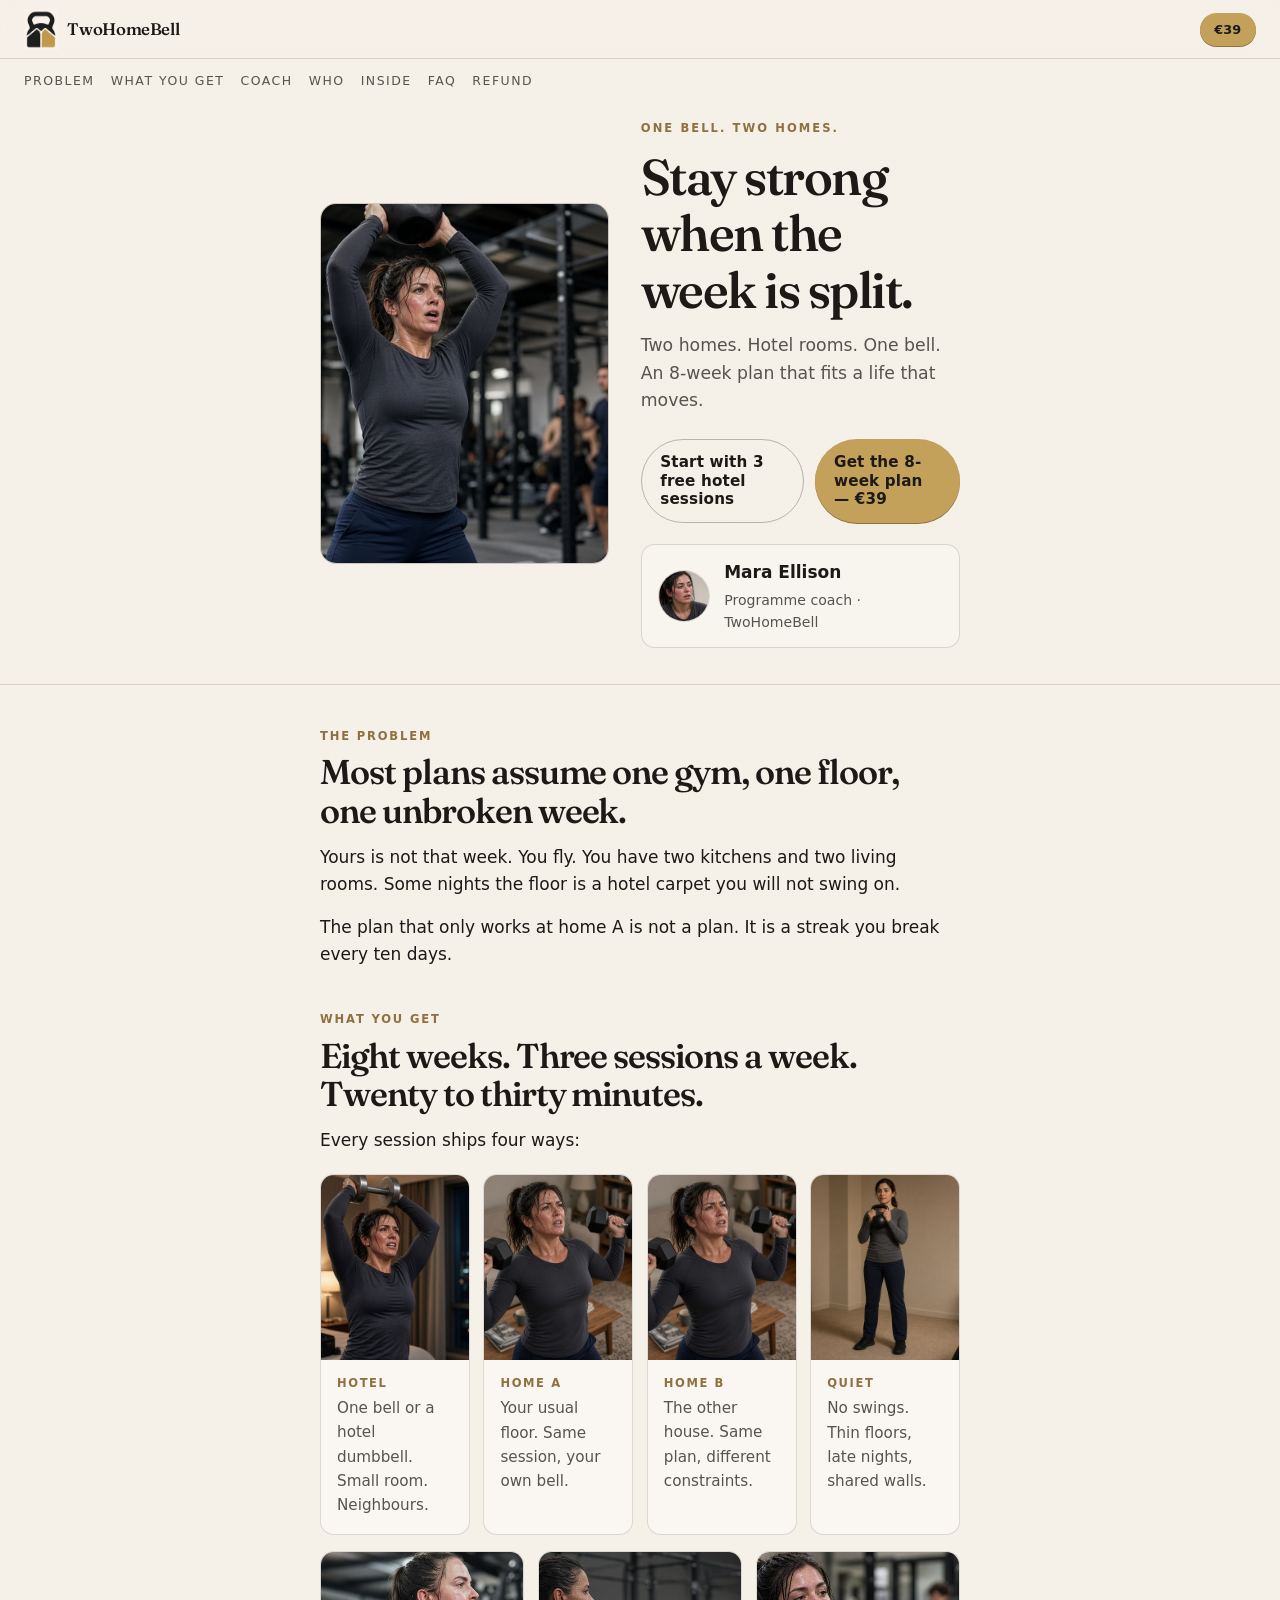
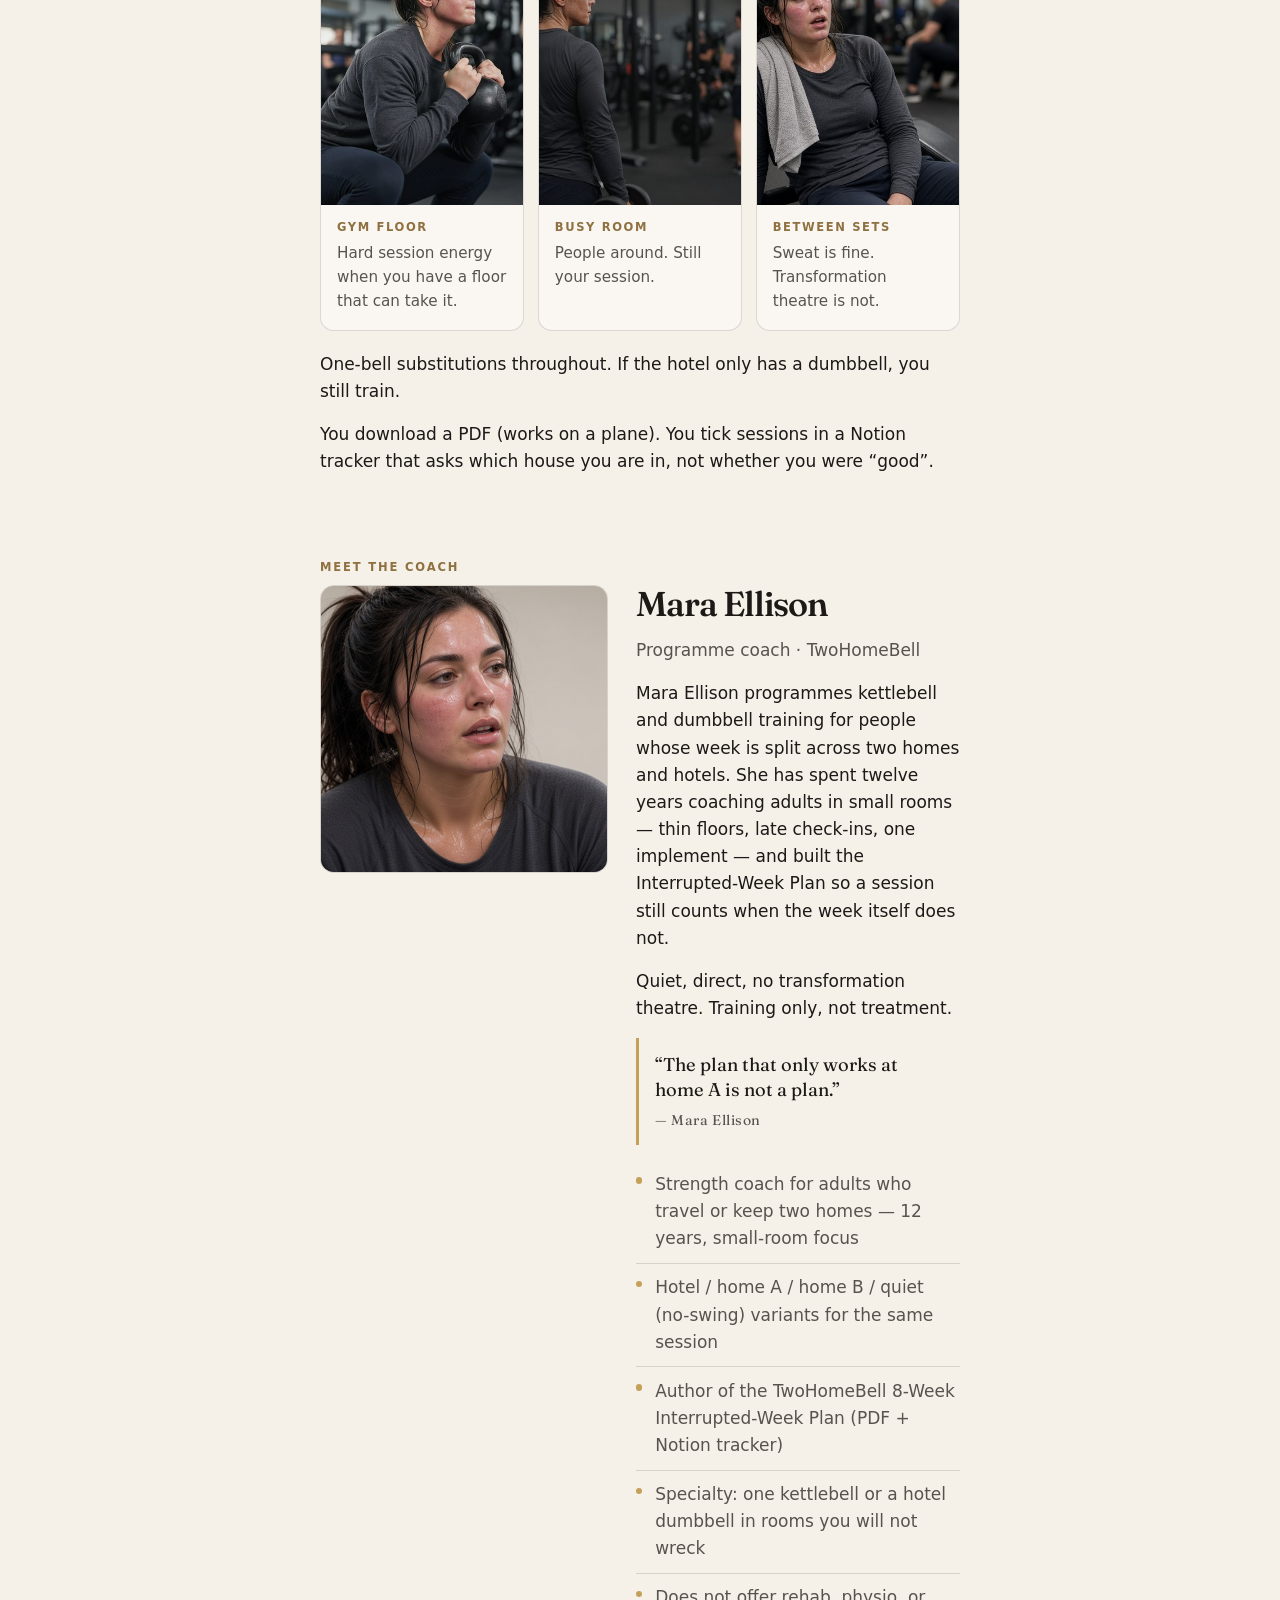
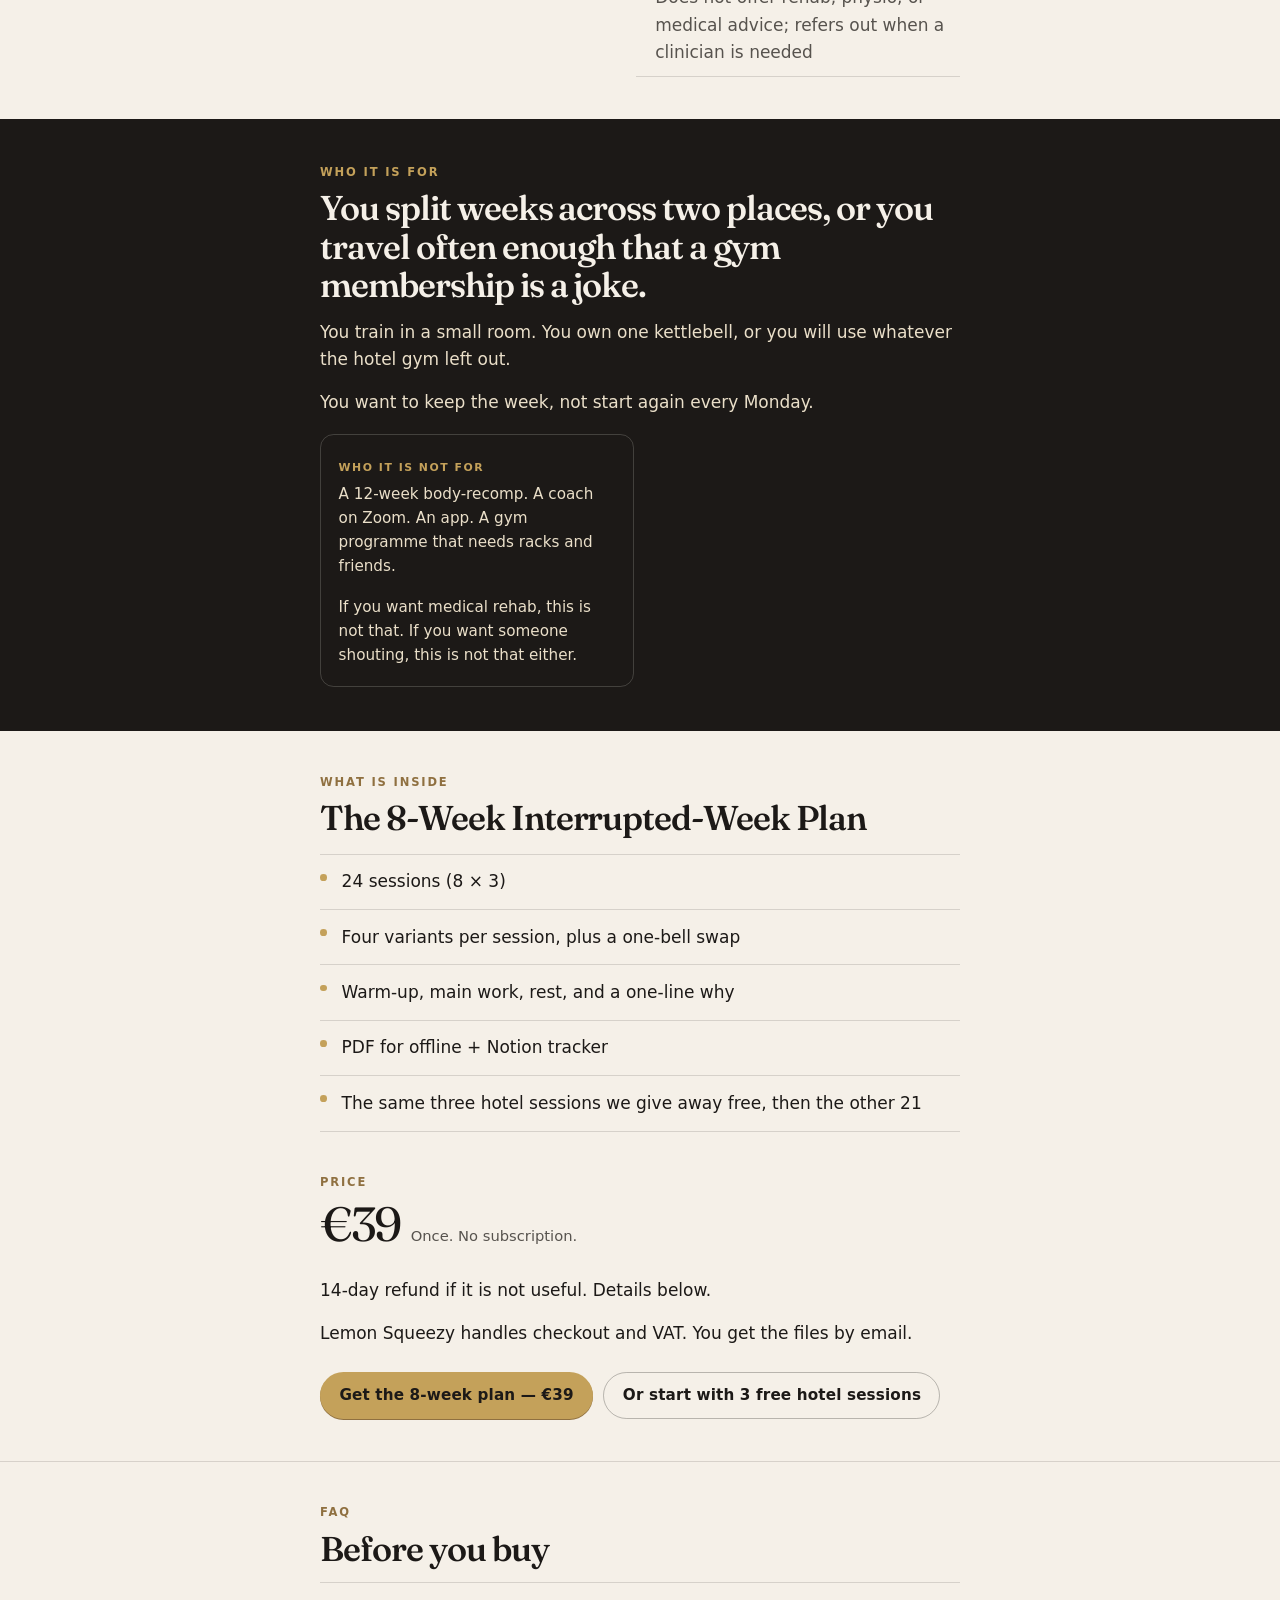
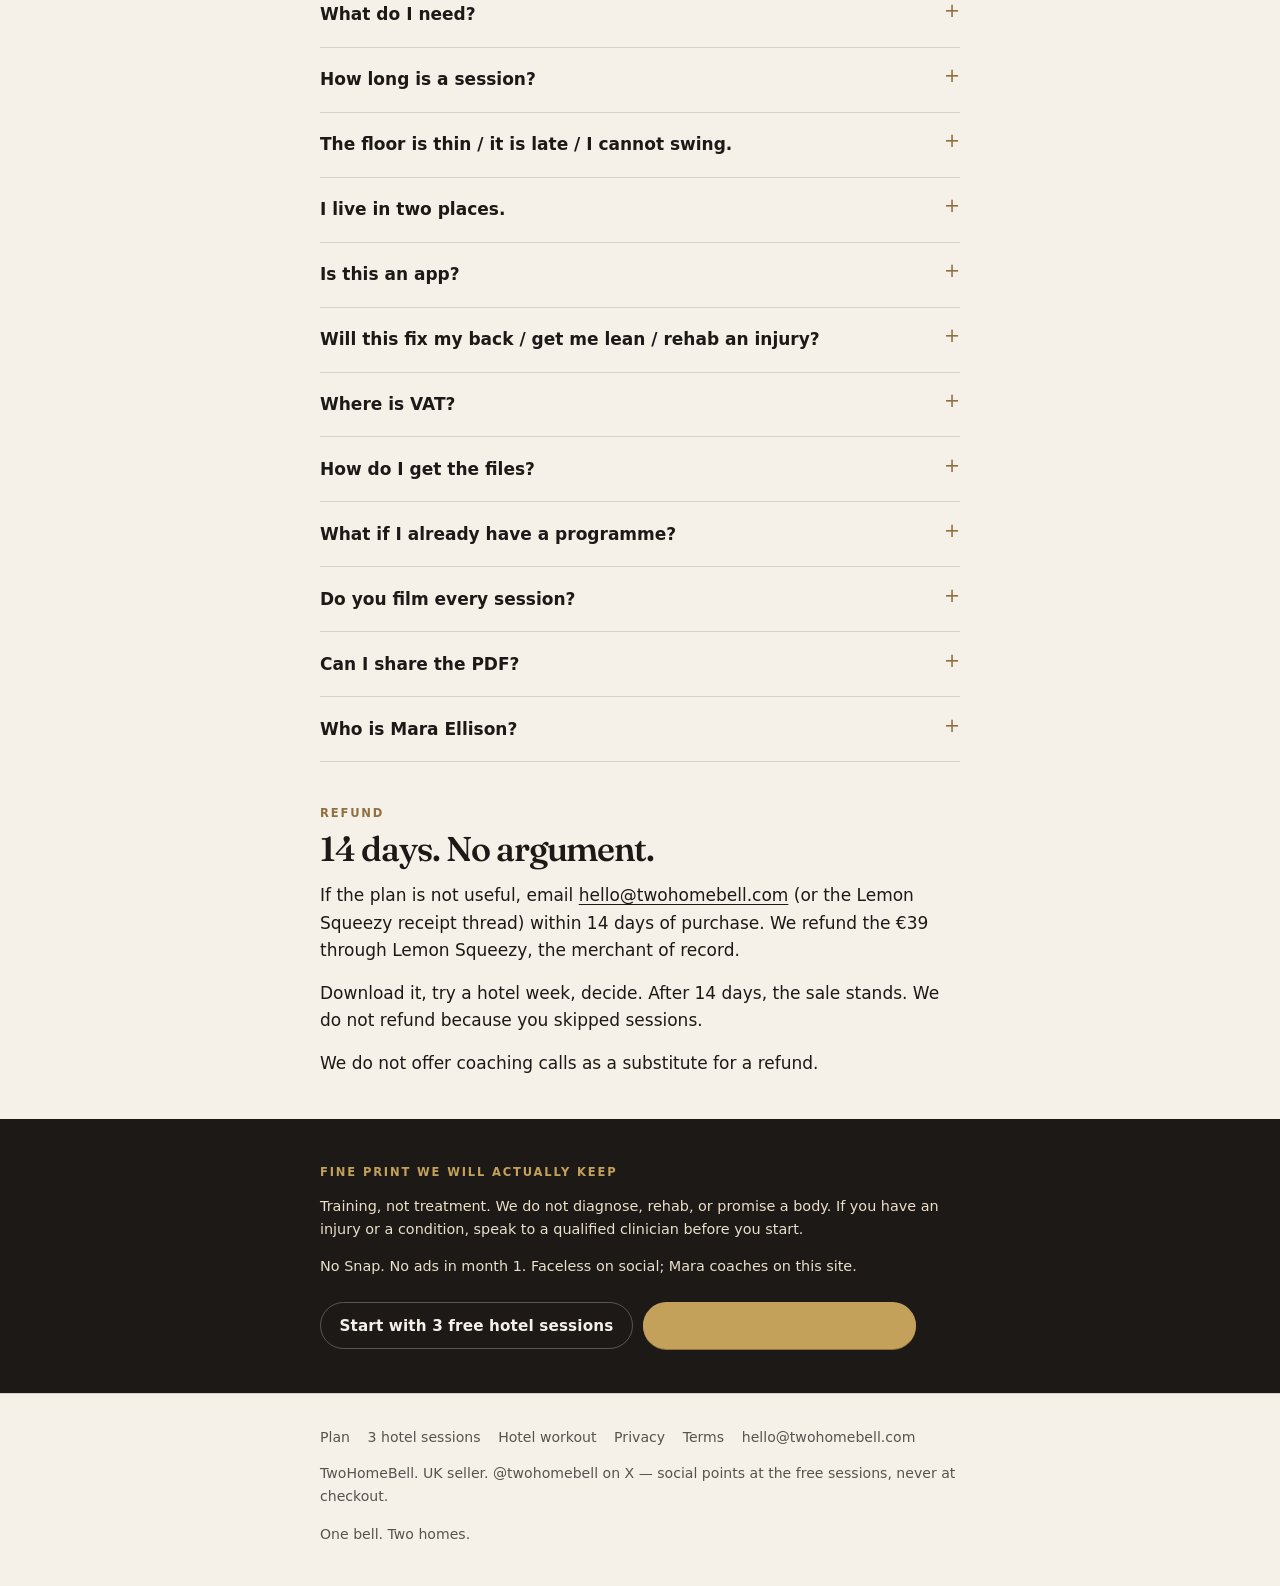
==== commit 855f7183: "Dedupe Home A/B images; fix €39 LS checkout URL" ====
--- a/index.html
+++ b/index.html
@@ -50,7 +50,7 @@
       <img src="logo.png" alt="" width="40" height="48">
       <span class="brand-name">TwoHomeBell</span>
     </a>
-    <a class="btn btn-primary btn-small header-cta js-buy" href="https://twohomebell.lemonsqueezy.com/checkout/buy/a50a3052-cdcf-4d7c-9c73-d2590b0c21f1">€39</a>
+    <a class="btn btn-primary btn-small header-cta js-buy" href="https://twohomebell.lemonsqueezy.com/checkout/buy/475b71ad-5f61-4d6c-b18d-e6dd599d90e5">€39</a>
   </header>
   <nav class="subnav" aria-label="On this page">
     <a href="#problem">Problem</a>
@@ -74,7 +74,7 @@
           <p class="lead">Two homes. Hotel rooms. One bell. An 8-week plan that fits a life that moves.</p>
           <div class="btn-row">
             <a class="btn btn-ghost" href="start.html">Start with 3 free hotel sessions</a>
-            <a class="btn btn-primary js-buy" href="https://twohomebell.lemonsqueezy.com/checkout/buy/a50a3052-cdcf-4d7c-9c73-d2590b0c21f1">Get the 8-week plan — €39</a>
+            <a class="btn btn-primary js-buy" href="https://twohomebell.lemonsqueezy.com/checkout/buy/475b71ad-5f61-4d6c-b18d-e6dd599d90e5">Get the 8-week plan — €39</a>
           </div>
           <div class="trust-coach">
             <img src="coach/web/portrait-400.jpg" width="400" height="400" alt="Mara Ellison">
@@ -231,7 +231,7 @@
         <p>14-day refund if it is not useful. Details below.</p>
         <p>Lemon Squeezy handles checkout and VAT. You get the files by email.</p>
         <div class="btn-row">
-          <a class="btn btn-primary js-buy" href="https://twohomebell.lemonsqueezy.com/checkout/buy/a50a3052-cdcf-4d7c-9c73-d2590b0c21f1">Get the 8-week plan — €39</a>
+          <a class="btn btn-primary js-buy" href="https://twohomebell.lemonsqueezy.com/checkout/buy/475b71ad-5f61-4d6c-b18d-e6dd599d90e5">Get the 8-week plan — €39</a>
           <a class="btn btn-ghost" href="start.html">Or start with 3 free hotel sessions</a>
         </div>
       </div>
@@ -313,7 +313,7 @@
         <p>No Snap. No ads in month 1. Faceless on social; Mara coaches on this site.</p>
         <div class="btn-row">
           <a class="btn btn-ghost" href="start.html" style="border-color:rgba(245,240,232,0.28);color:var(--cream)">Start with 3 free hotel sessions</a>
-          <a class="btn btn-primary js-buy" href="https://twohomebell.lemonsqueezy.com/checkout/buy/a50a3052-cdcf-4d7c-9c73-d2590b0c21f1">Get the 8-week plan — €39</a>
+          <a class="btn btn-primary js-buy" href="https://twohomebell.lemonsqueezy.com/checkout/buy/475b71ad-5f61-4d6c-b18d-e6dd599d90e5">Get the 8-week plan — €39</a>
         </div>
       </div>
     </section>
--- a/styles.css
+++ b/styles.css
@@ -894,3 +894,7 @@
 @media (min-width: 960px) {
   .scene-grid.four { grid-template-columns: repeat(4, 1fr); }
 }
+
+@media (min-width: 768px) {
+  .scene-grid:not(.four) { grid-template-columns: repeat(3, 1fr); }
+}
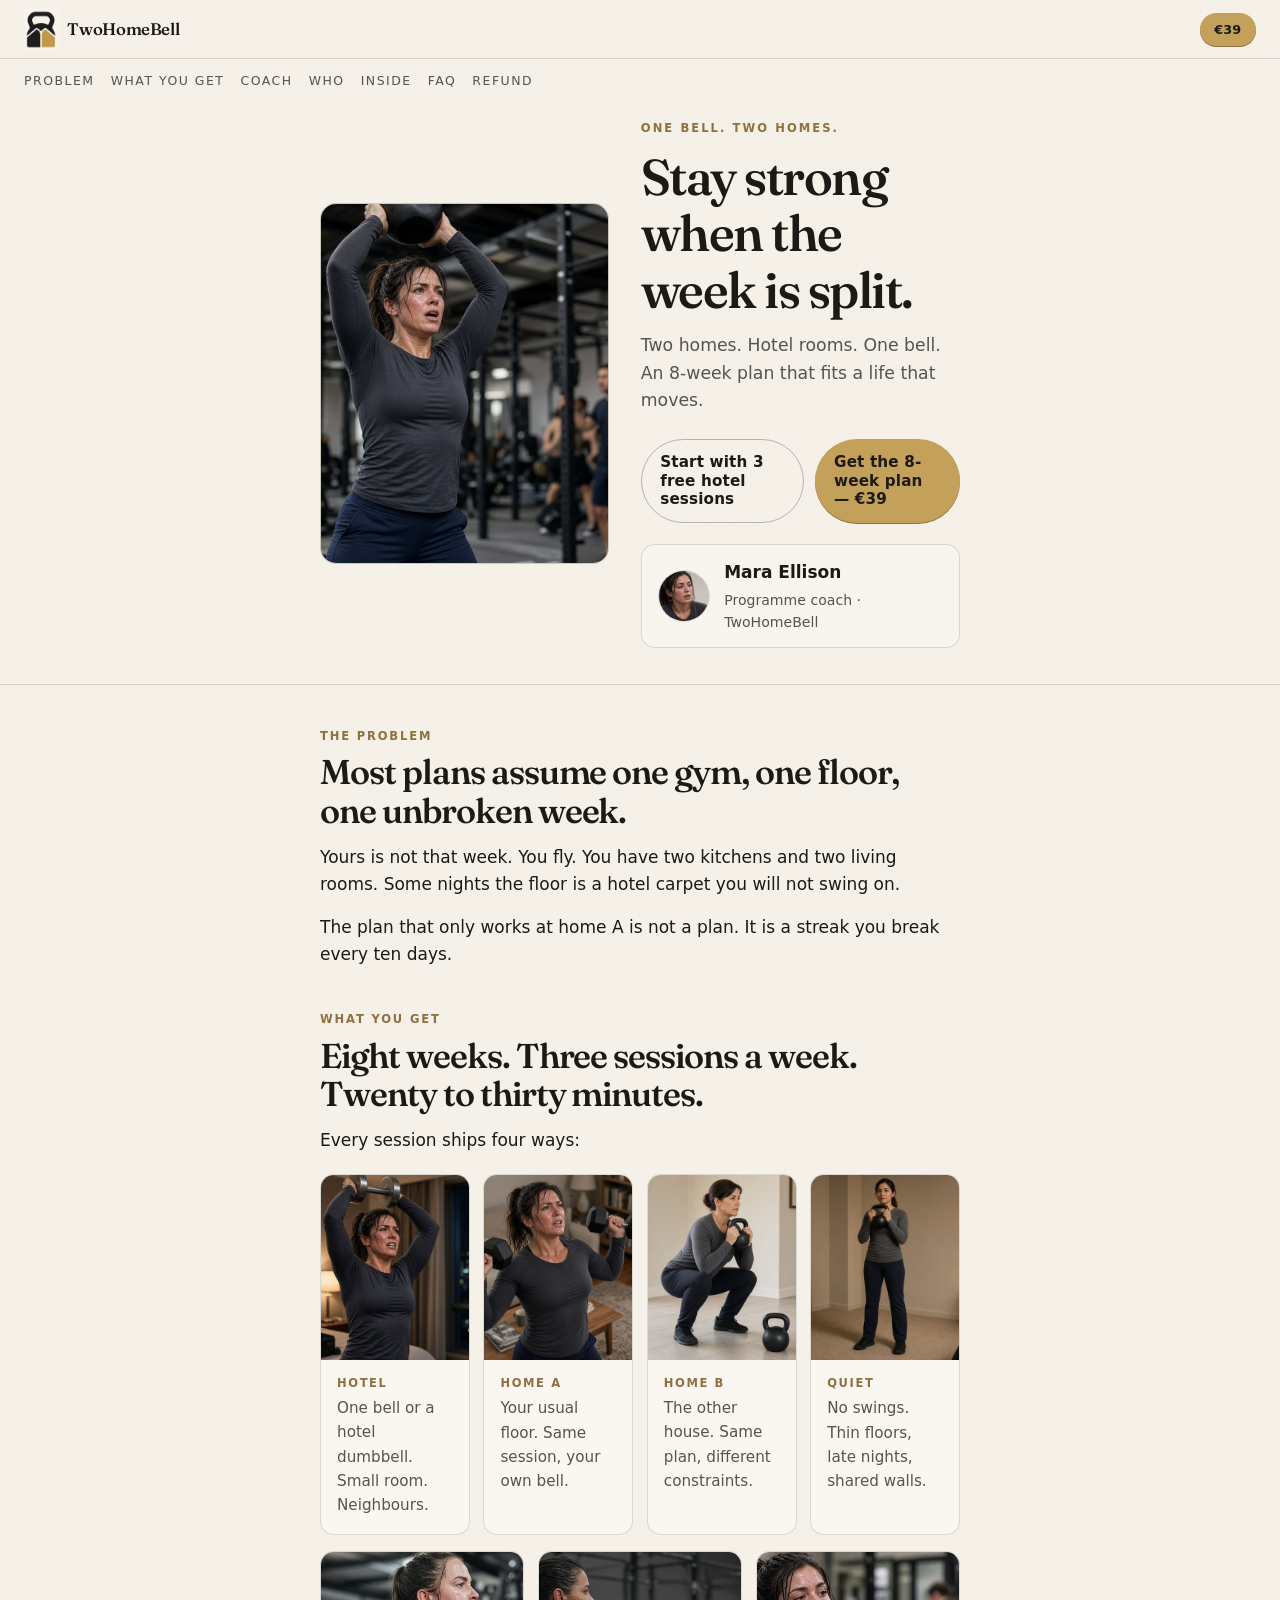
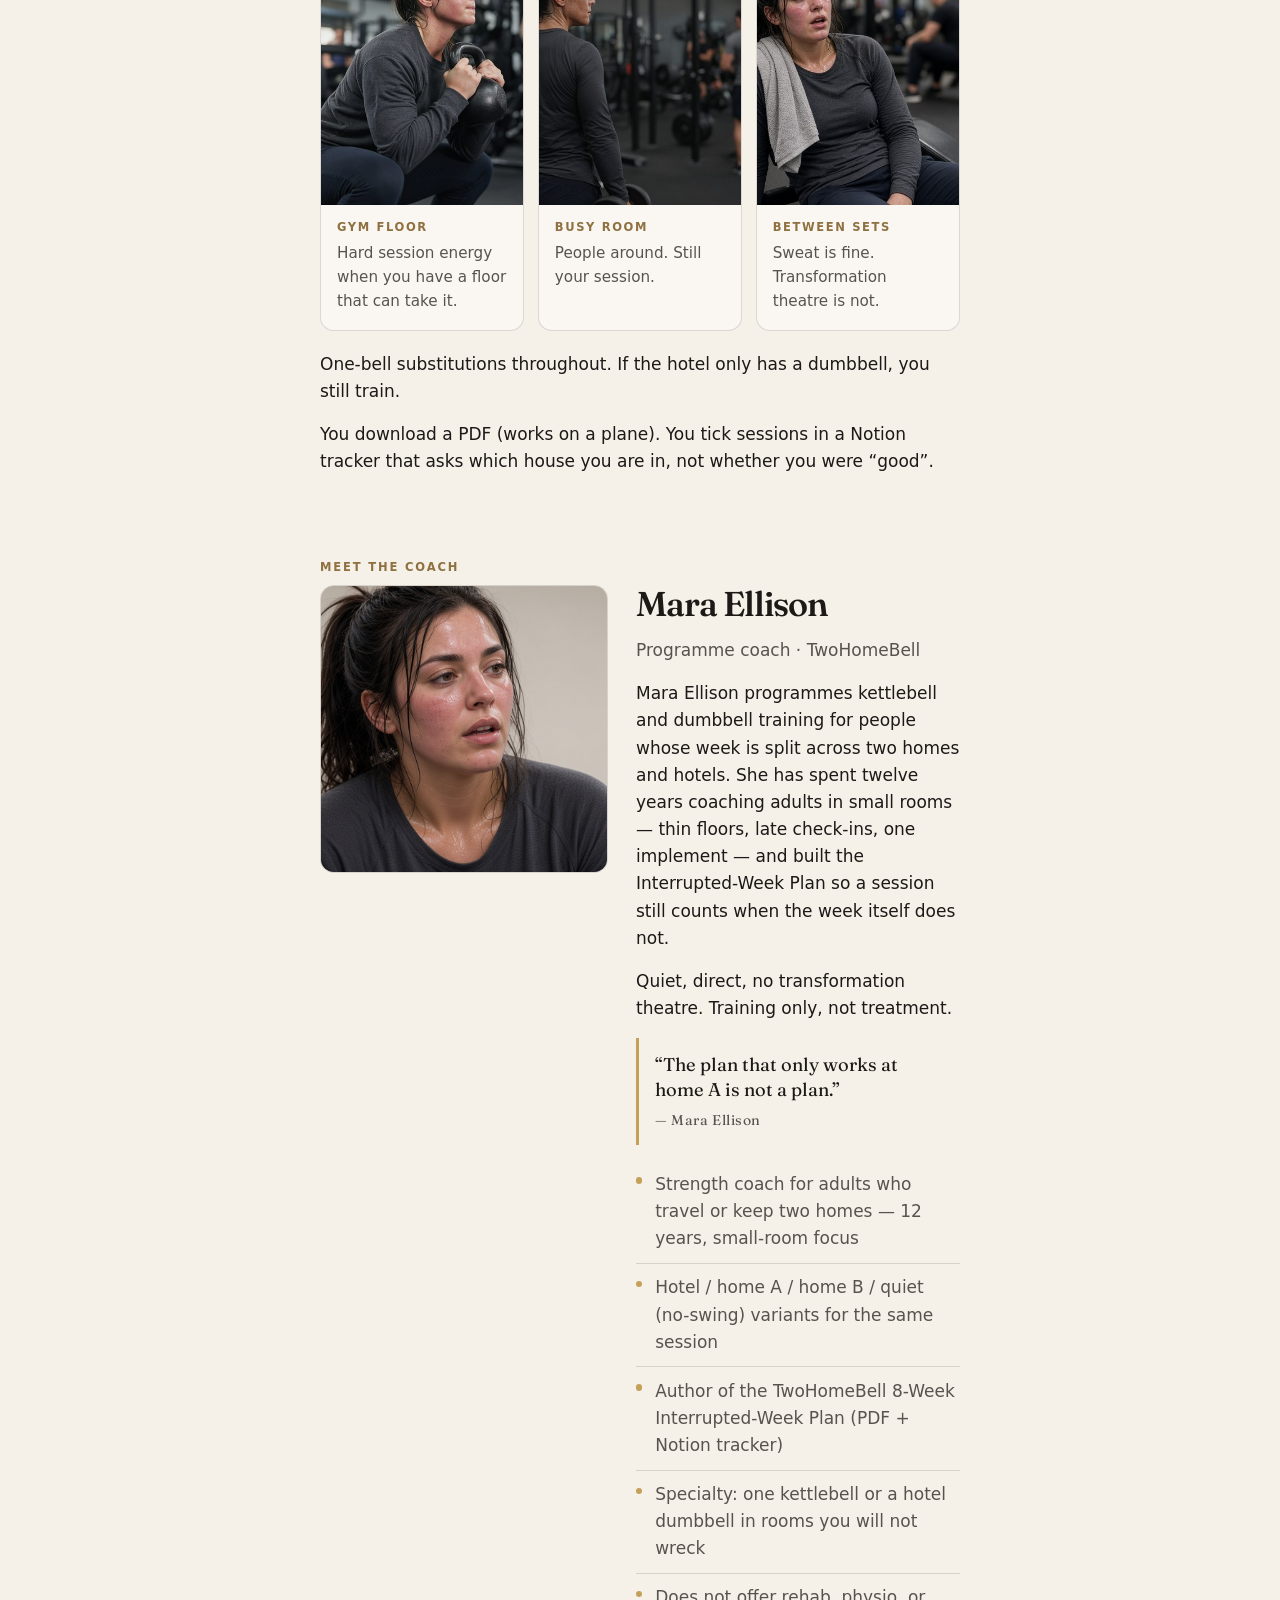
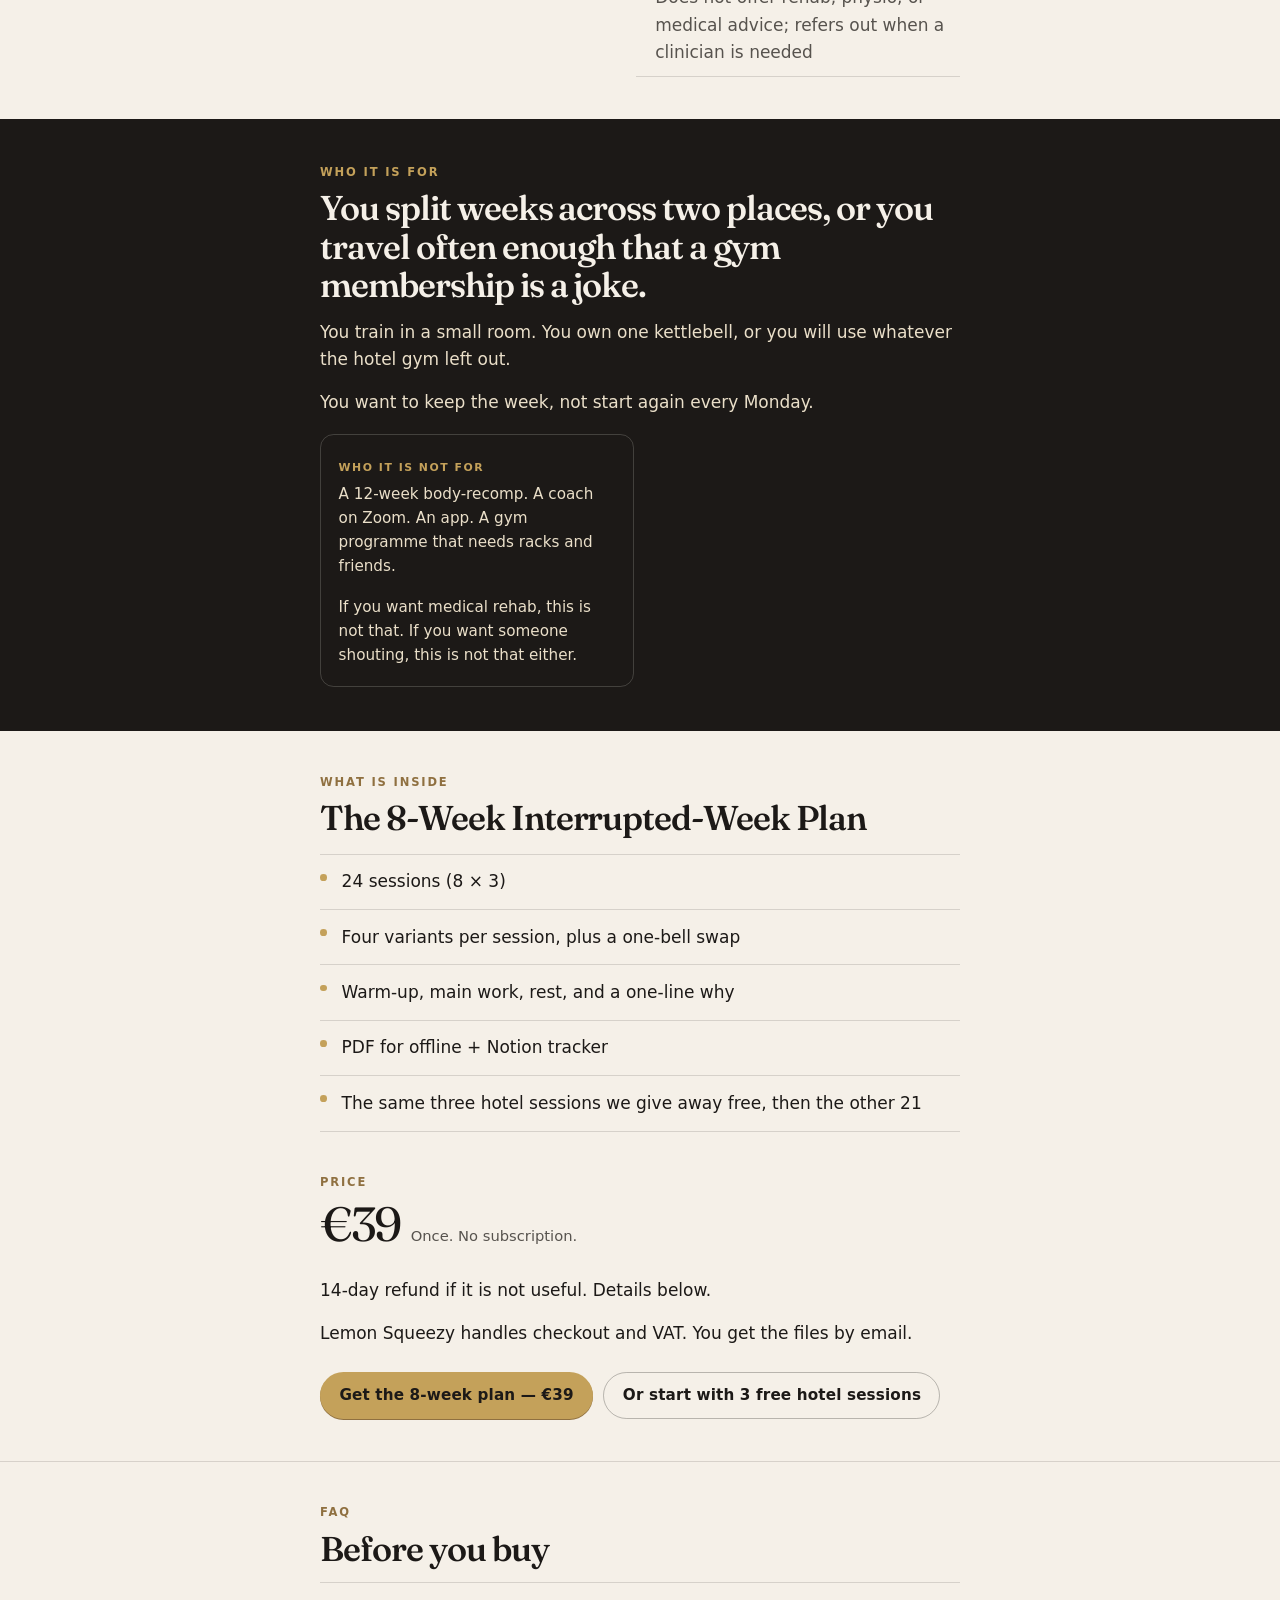
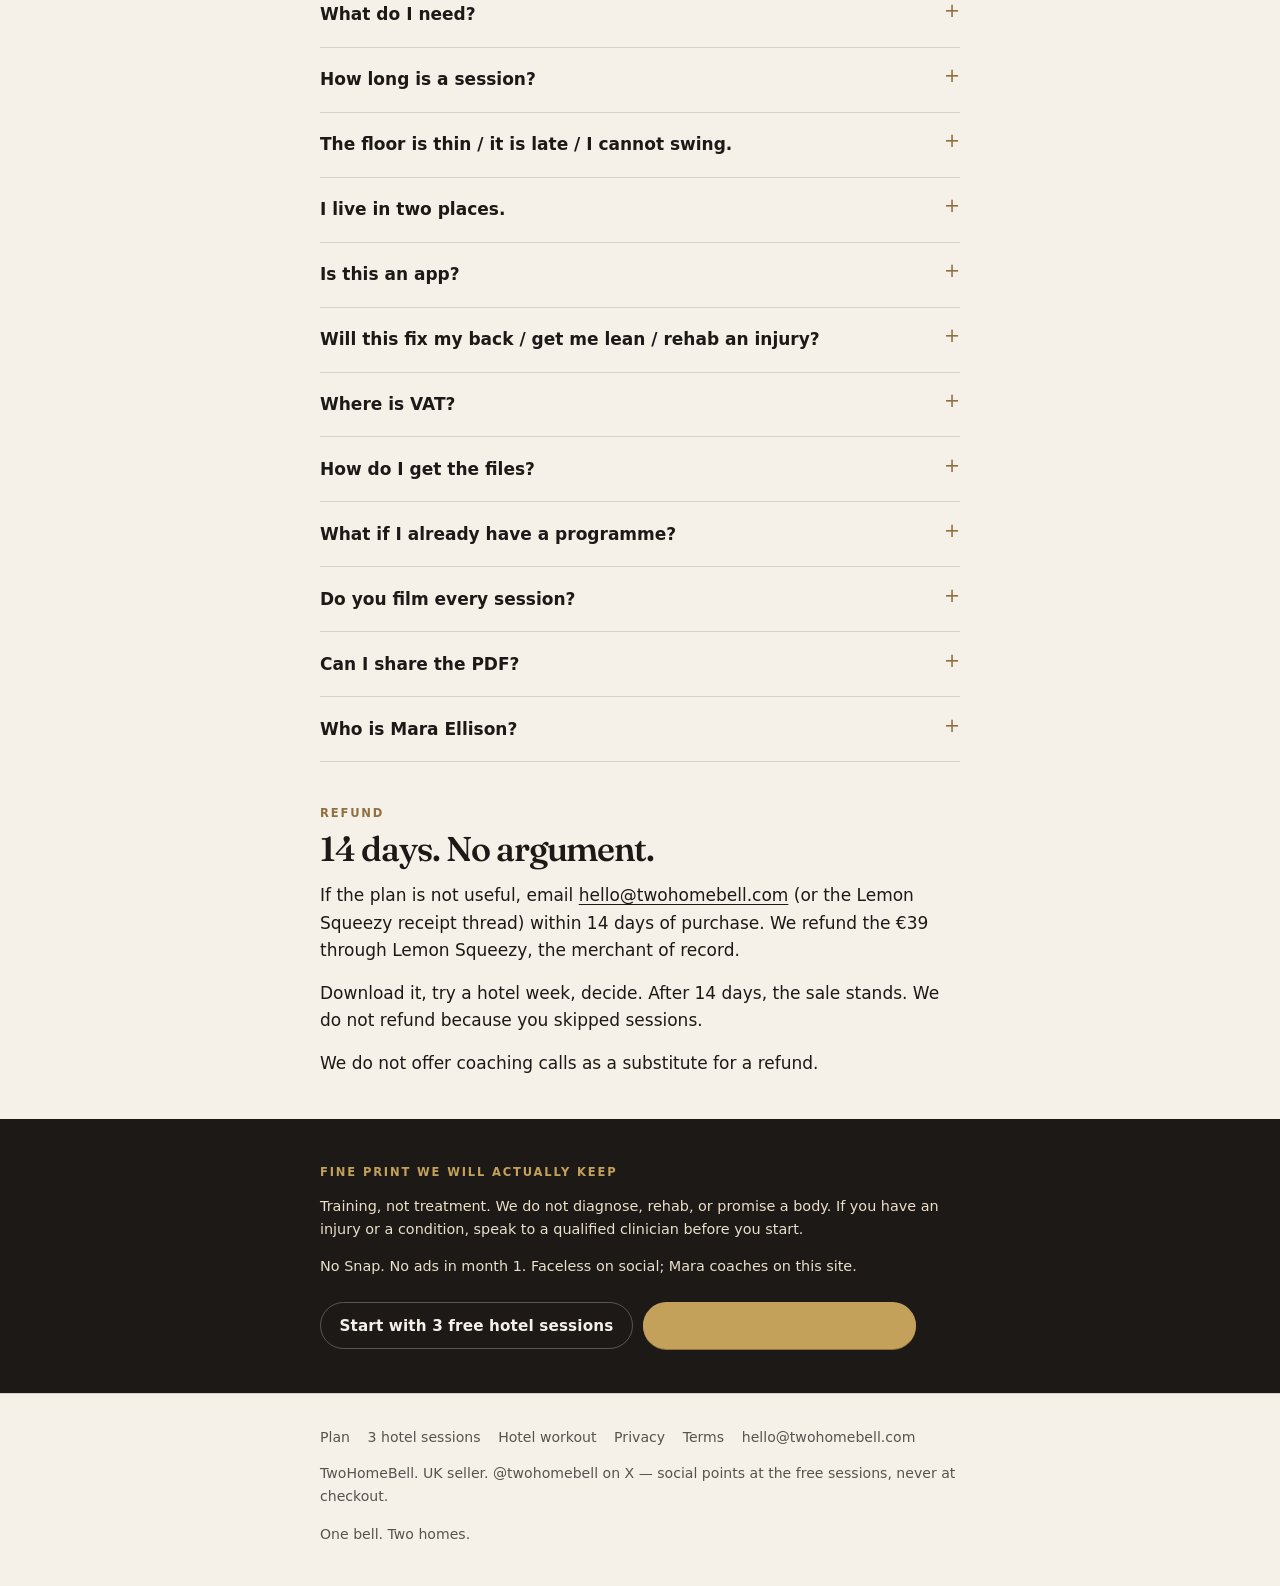
==== commit 31ca854a: "Dedupe Home B image (unique home-b-800.jpg)" ====
--- a/index.html
+++ b/index.html
@@ -119,7 +119,7 @@
             </figcaption>
           </figure>
           <figure class="scene-card">
-            <img src="coach/web/home-800.jpg" width="800" height="1000" loading="lazy" alt="Mara pressing dumbbells at home, sweaty mid-rep">
+            <img src="coach/web/home-b-800.jpg" width="800" height="1000" loading="lazy" alt="Mara goblet squatting with a kettlebell on a different home floor">
             <figcaption>
               <span class="tag">Home B</span>
               <p>The other house. Same plan, different constraints.</p>
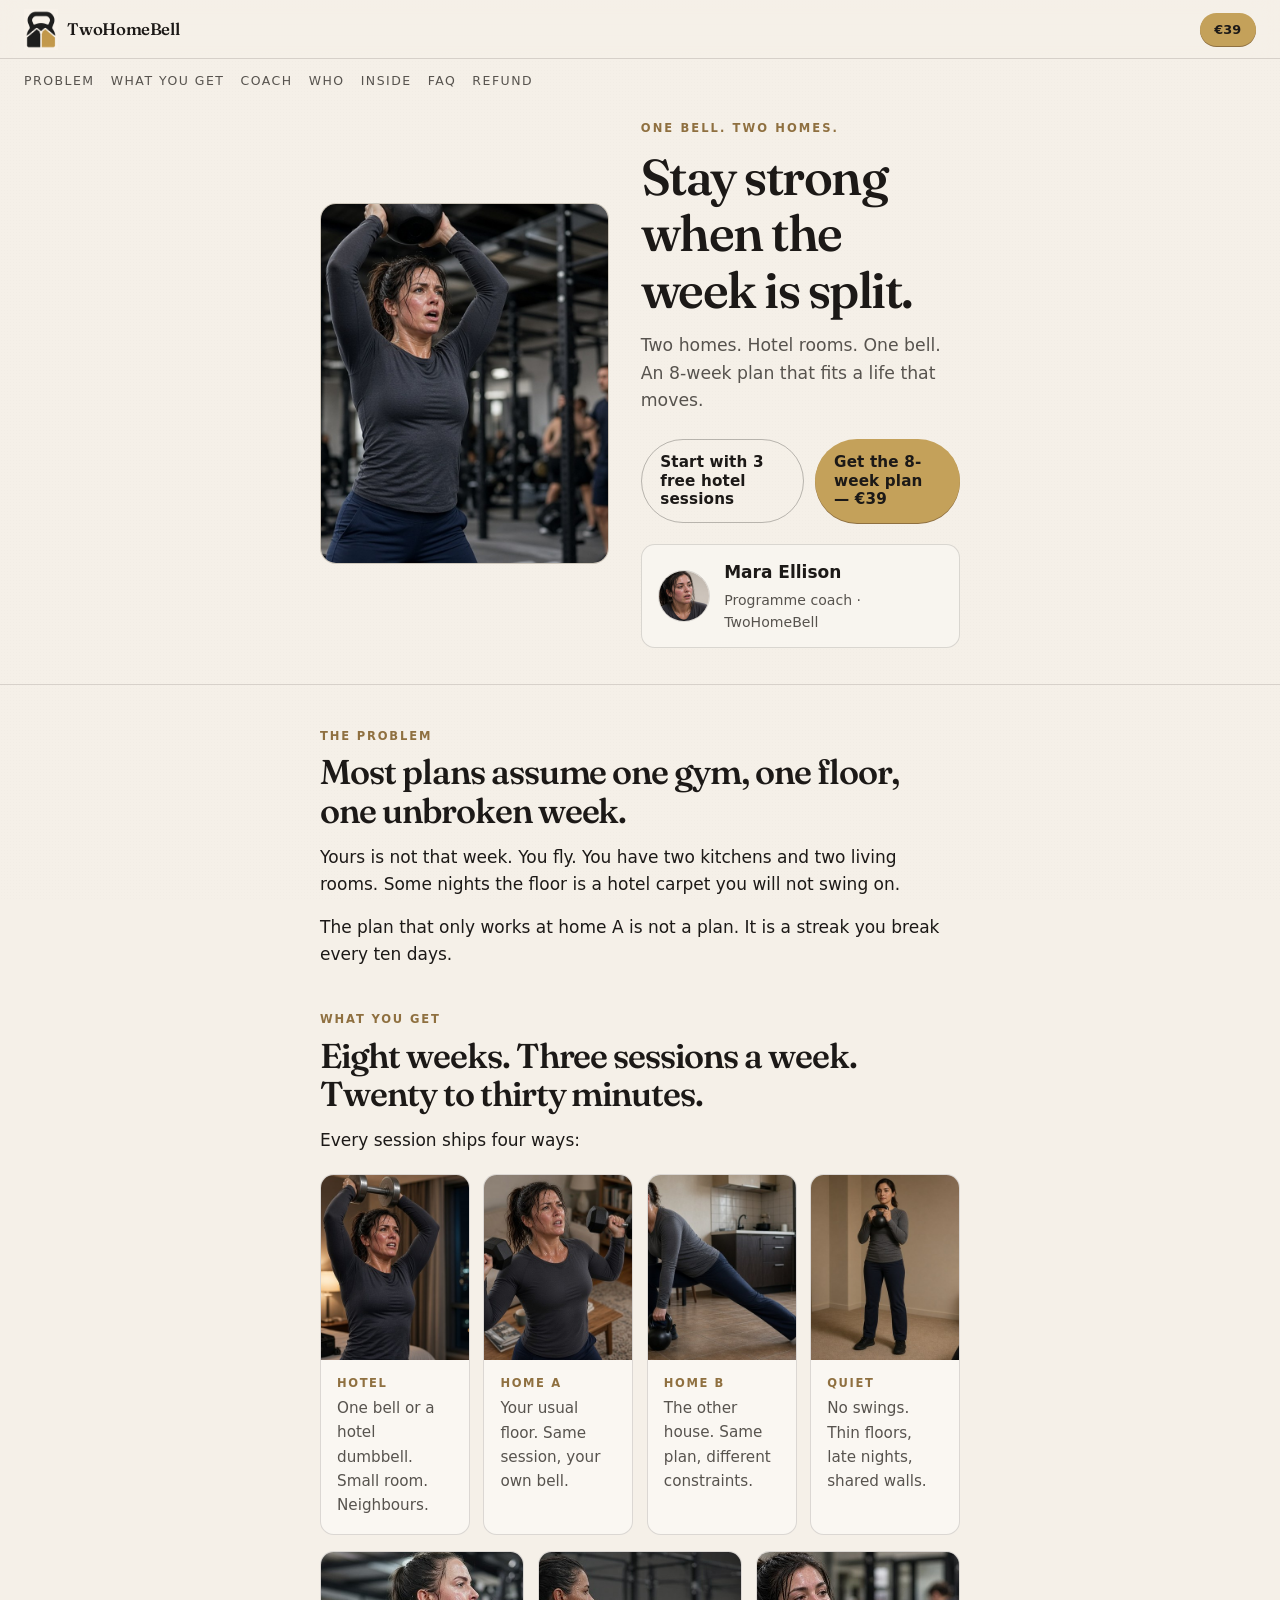
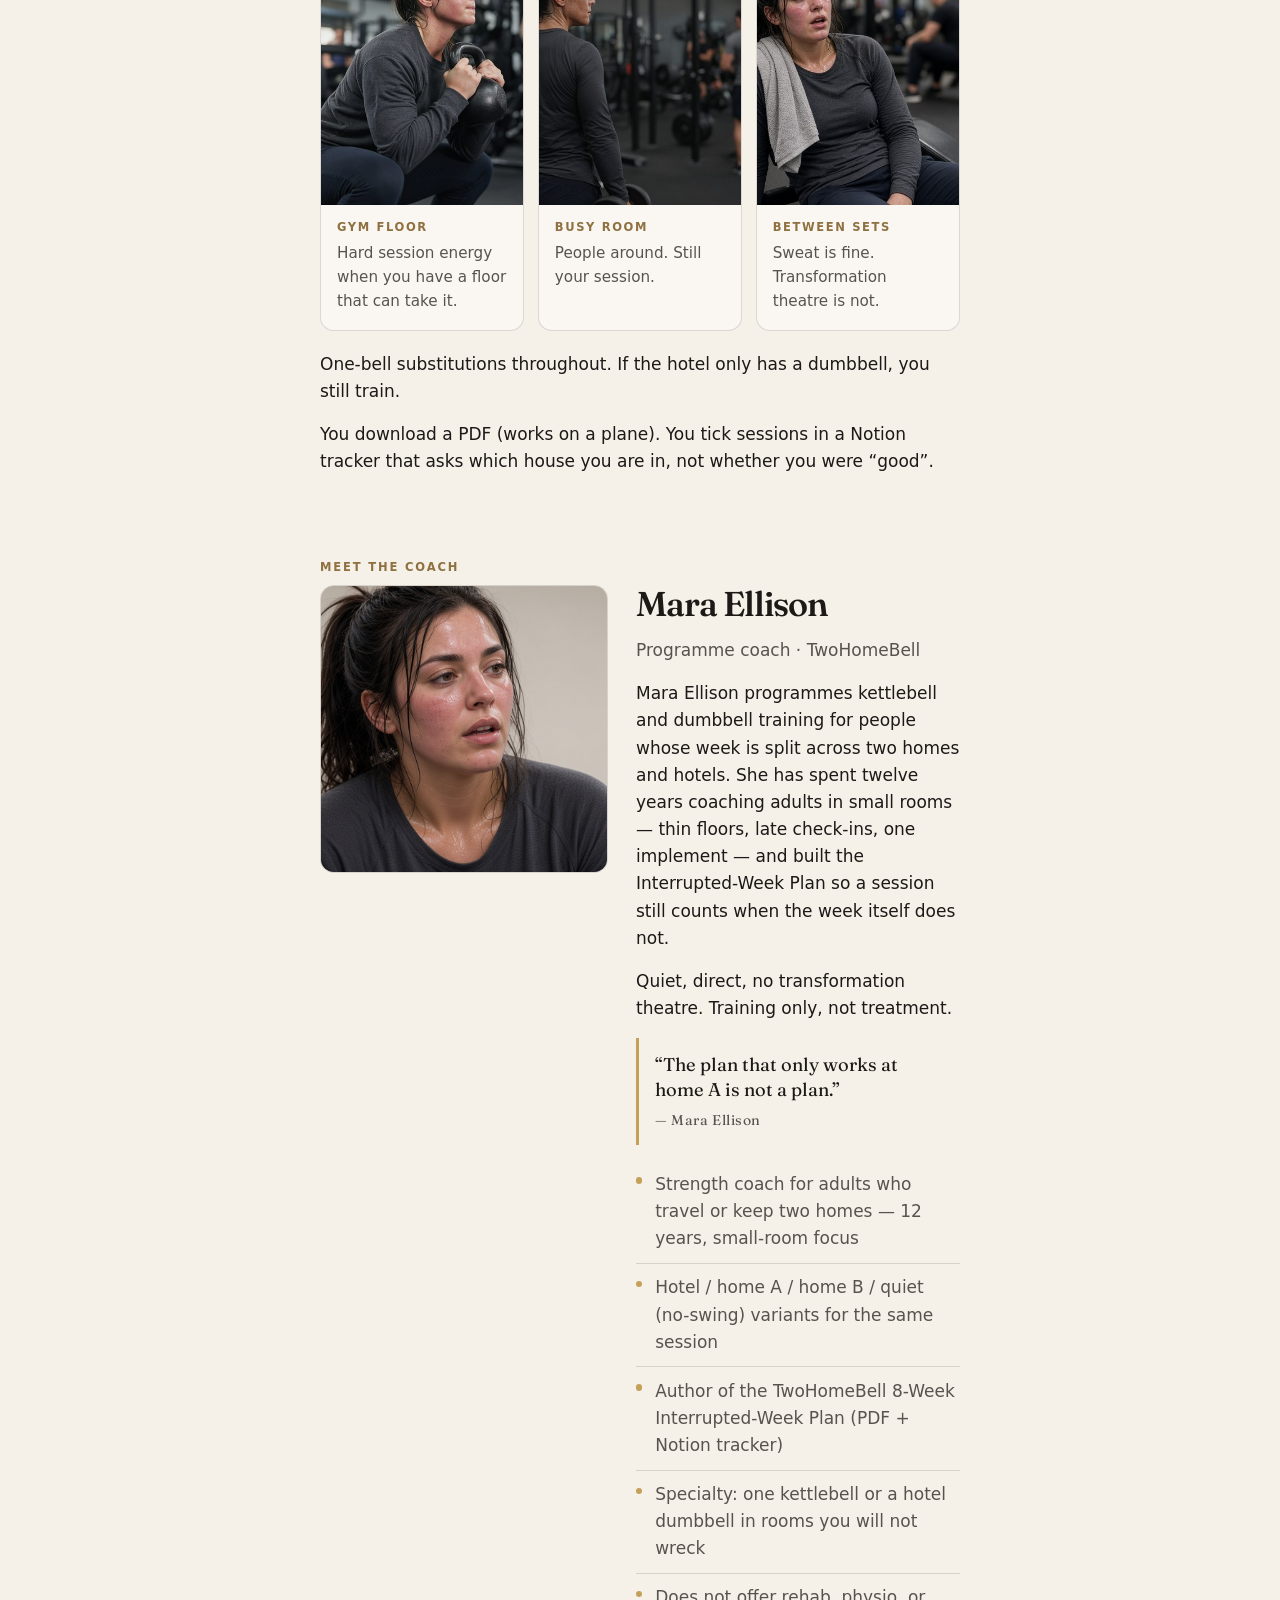
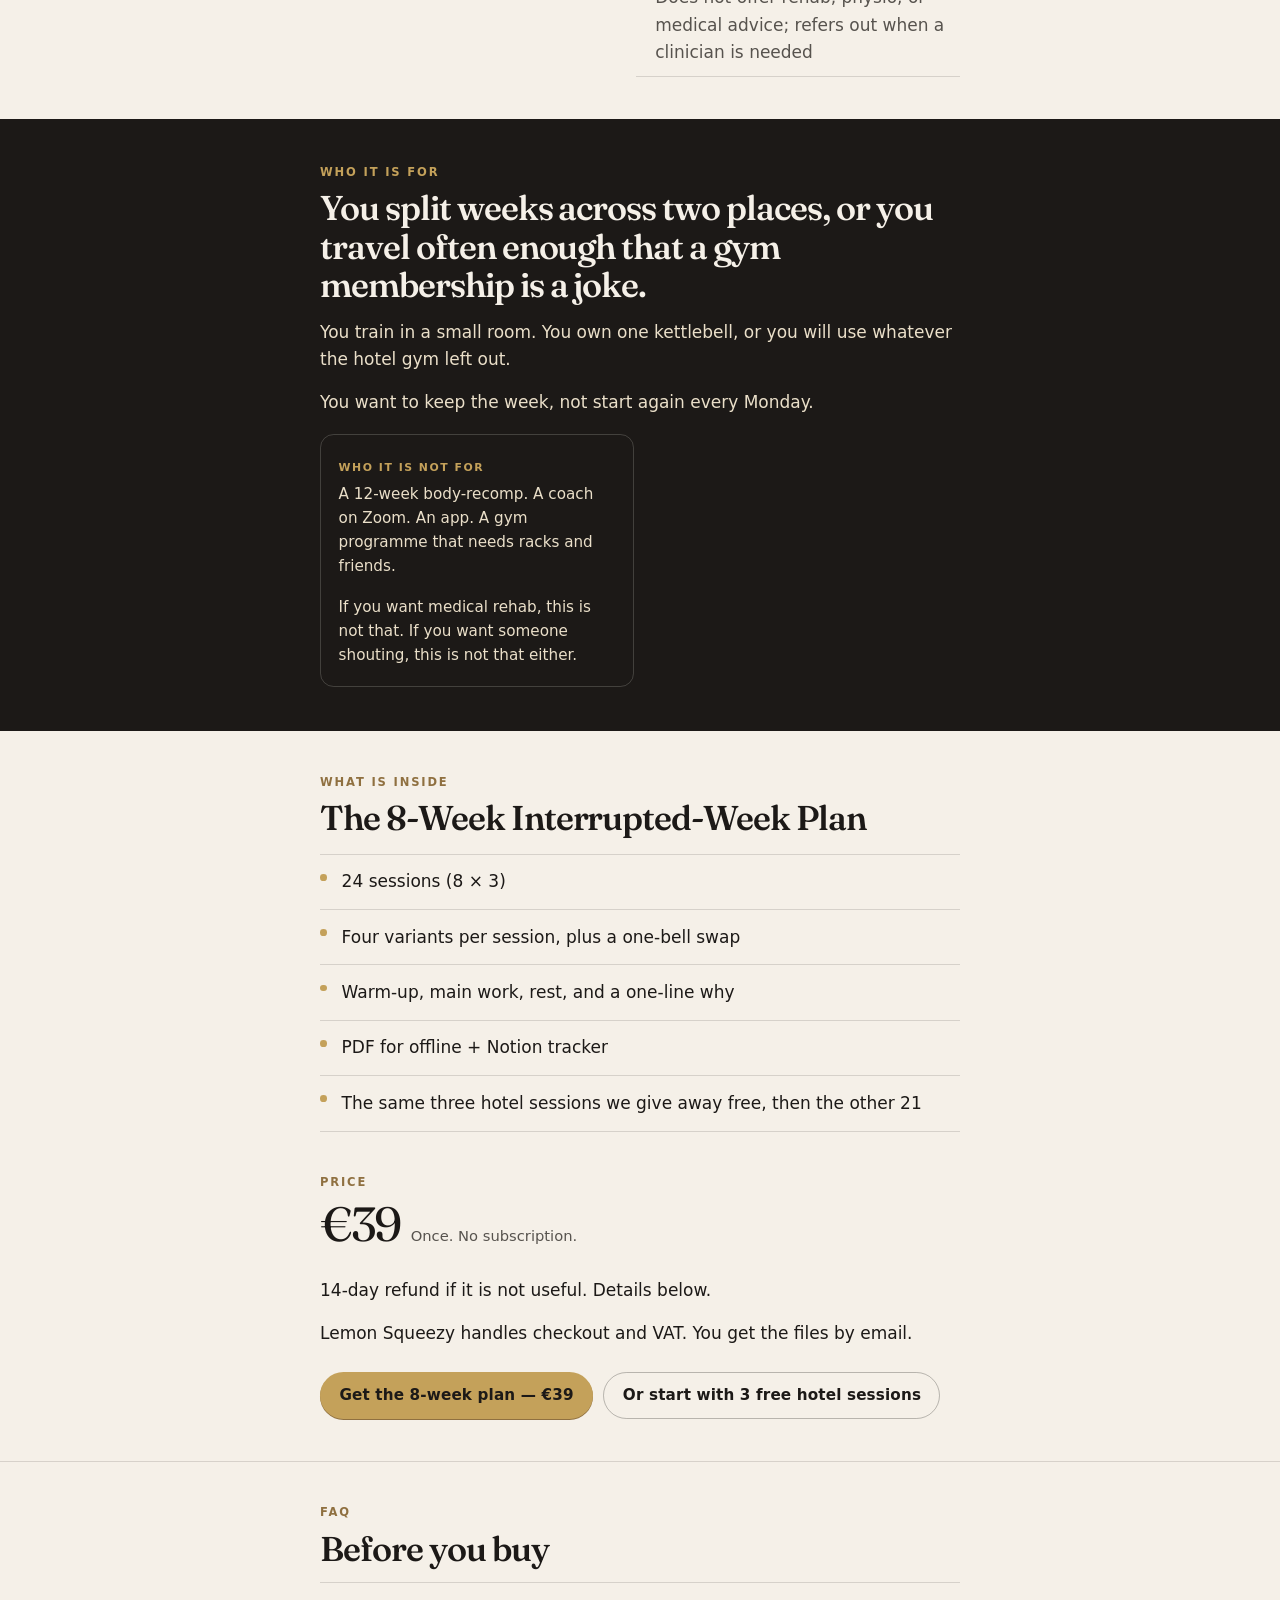
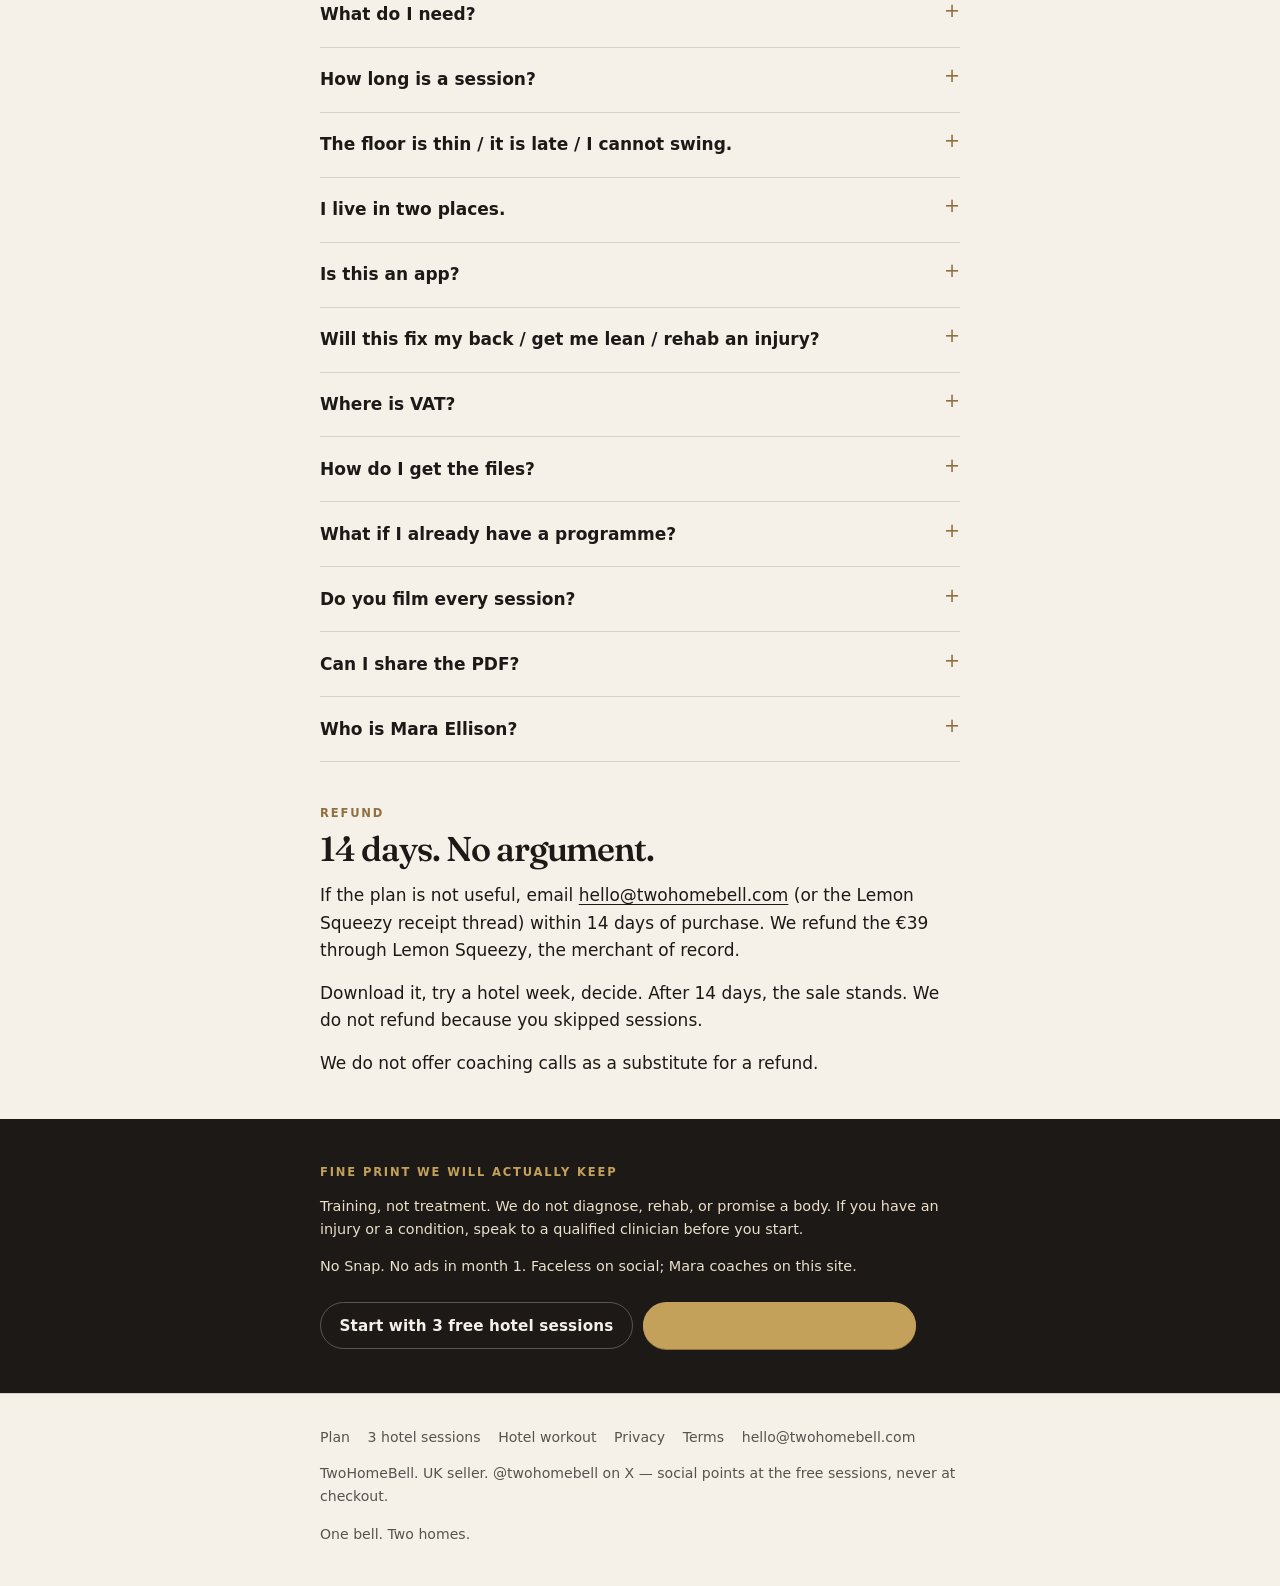
==== commit eaa45668: "Update Home B alt for kitchen/dining lunge still" ====
--- a/index.html
+++ b/index.html
@@ -119,7 +119,7 @@
             </figcaption>
           </figure>
           <figure class="scene-card">
-            <img src="coach/web/home-b-800.jpg" width="800" height="1000" loading="lazy" alt="Mara goblet squatting with a kettlebell on a different home floor">
+            <img src="coach/web/home-b-800.jpg" width="800" height="1000" loading="lazy" alt="Mara kettlebell side lunge in a kitchen/dining home, mid-set sweat">
             <figcaption>
               <span class="tag">Home B</span>
               <p>The other house. Same plan, different constraints.</p>
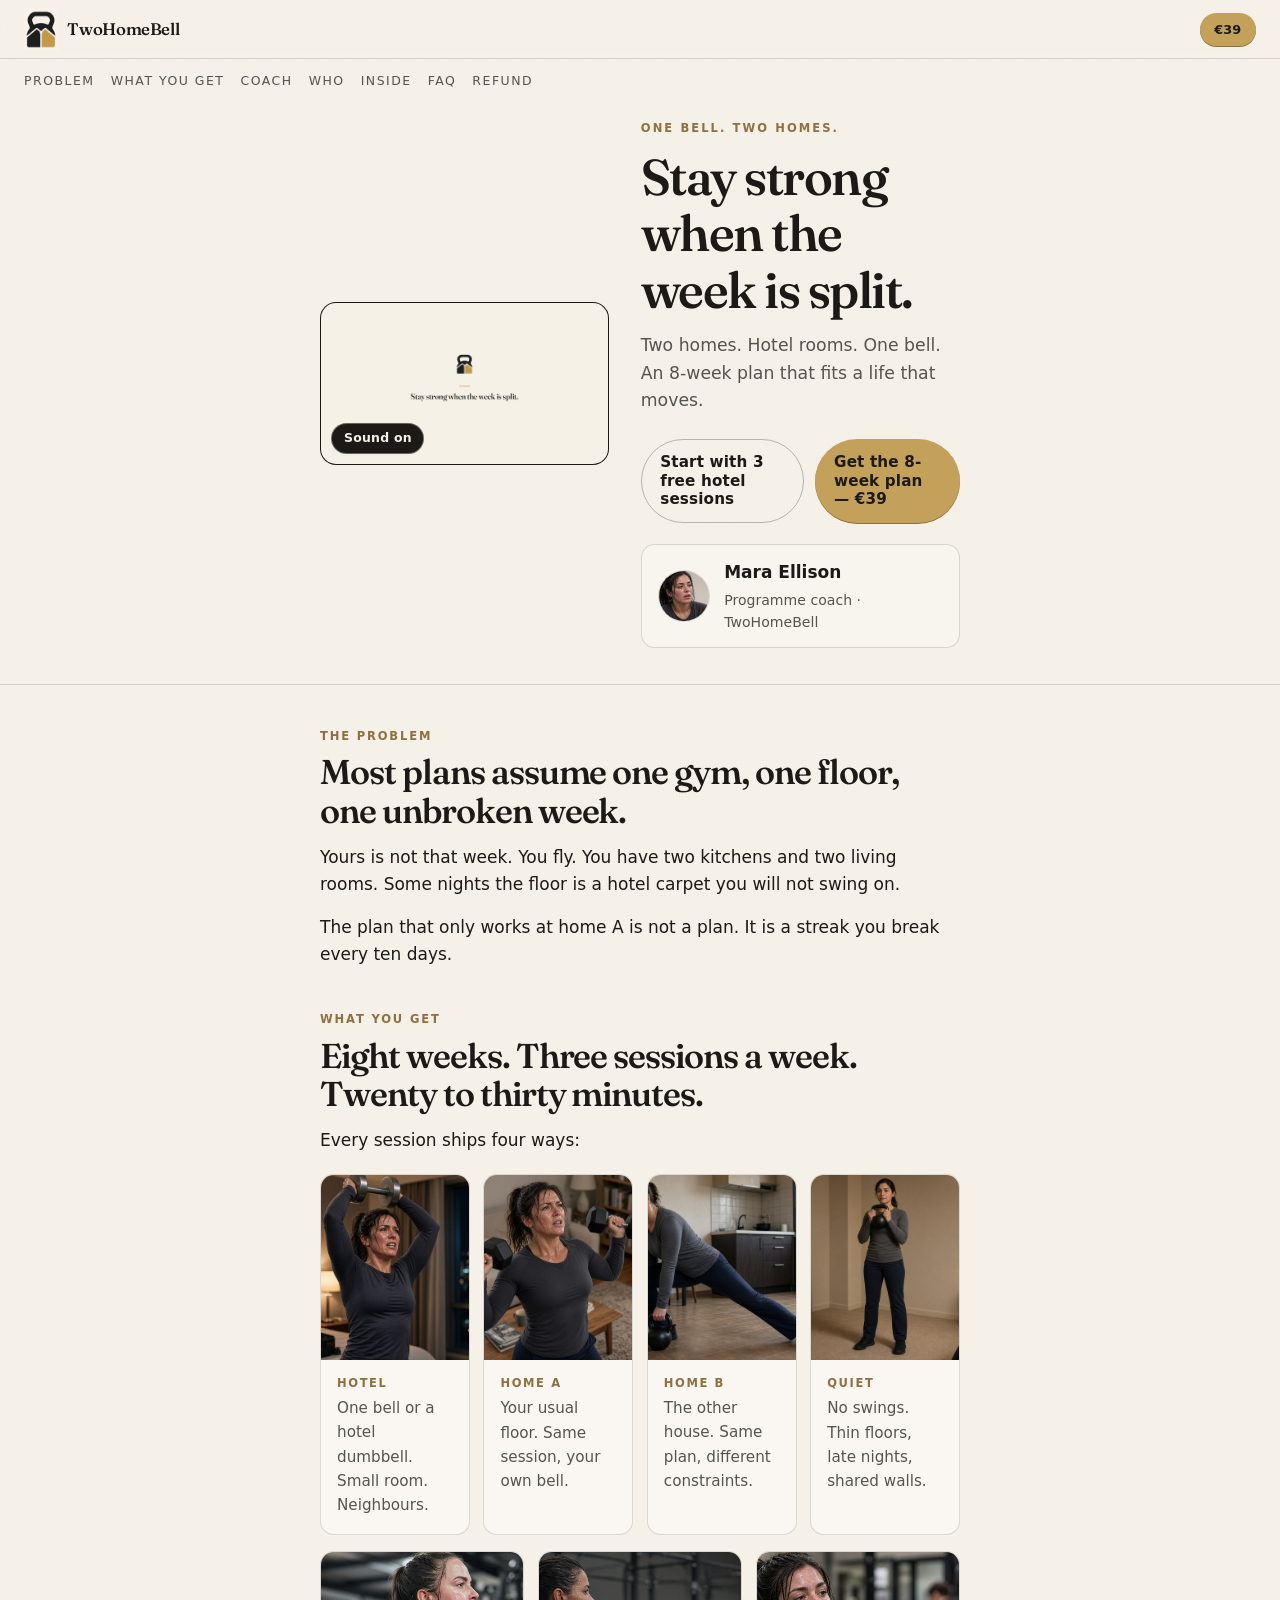
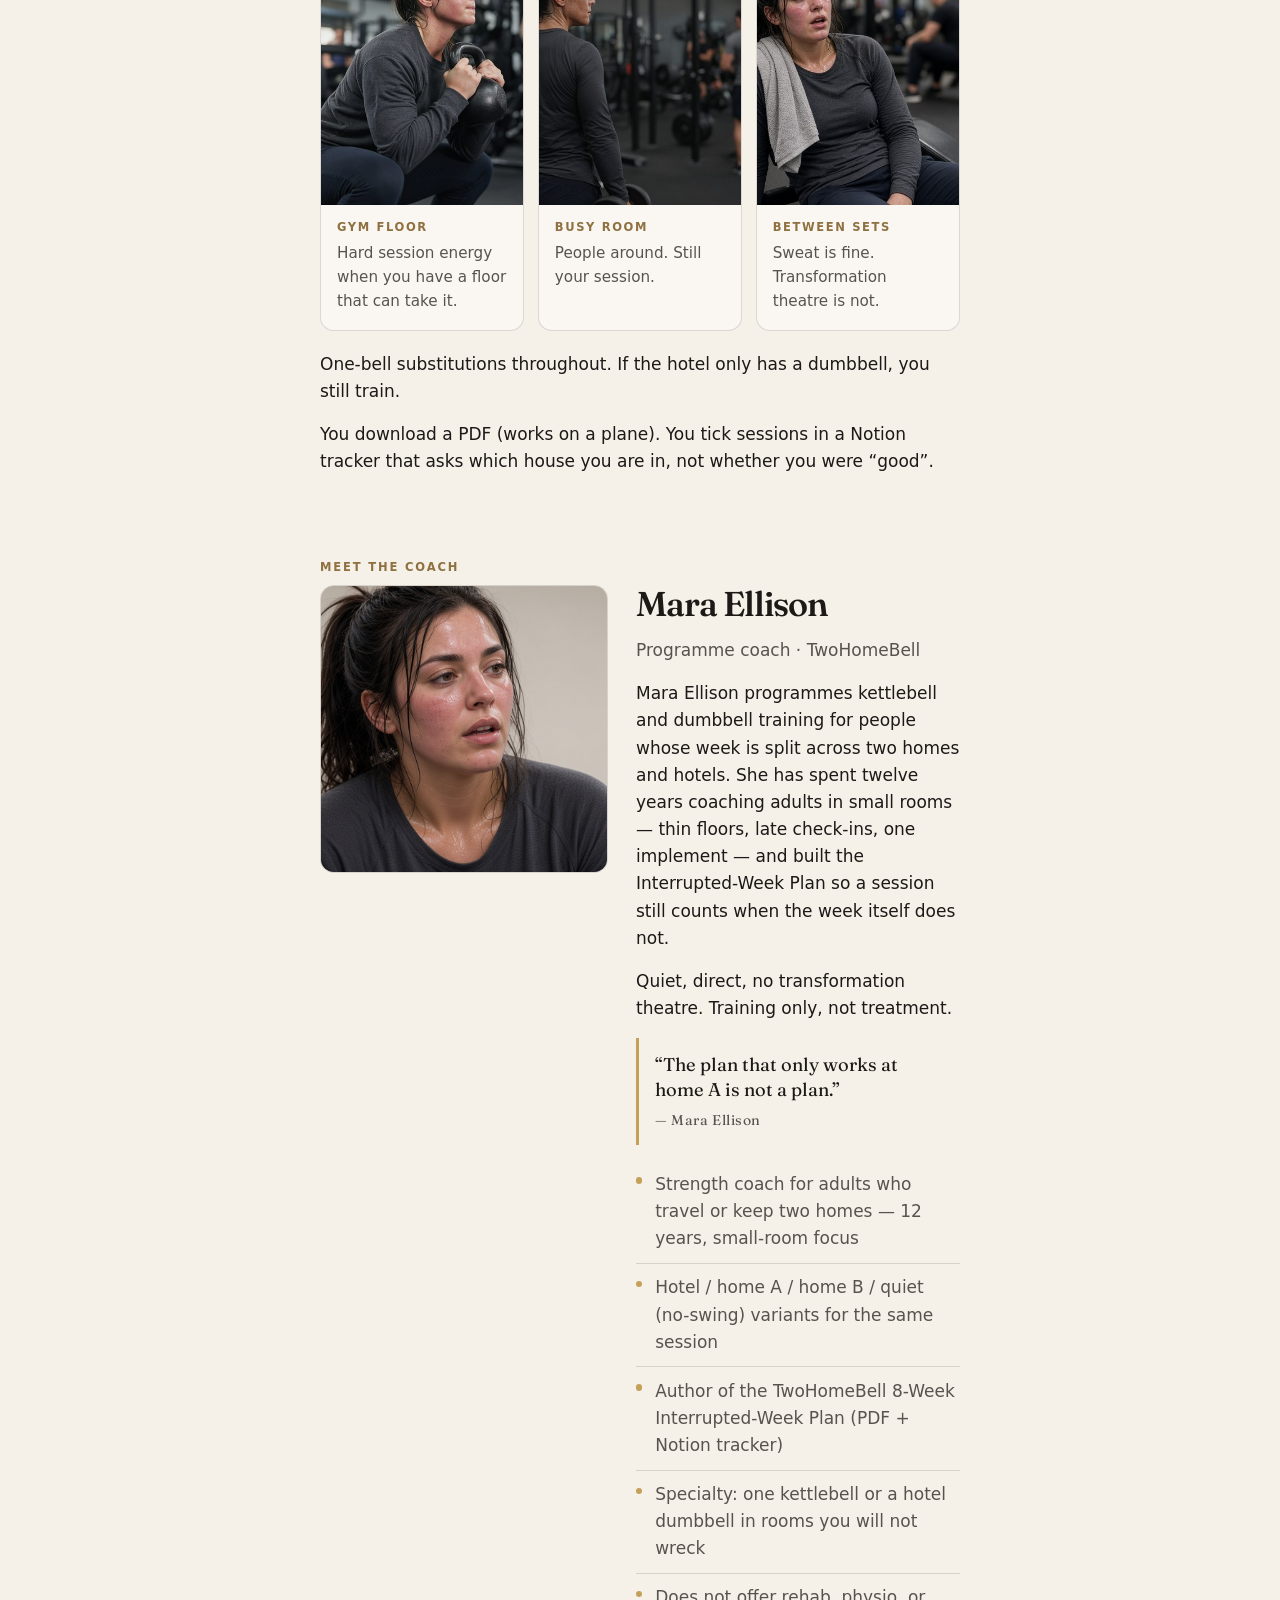
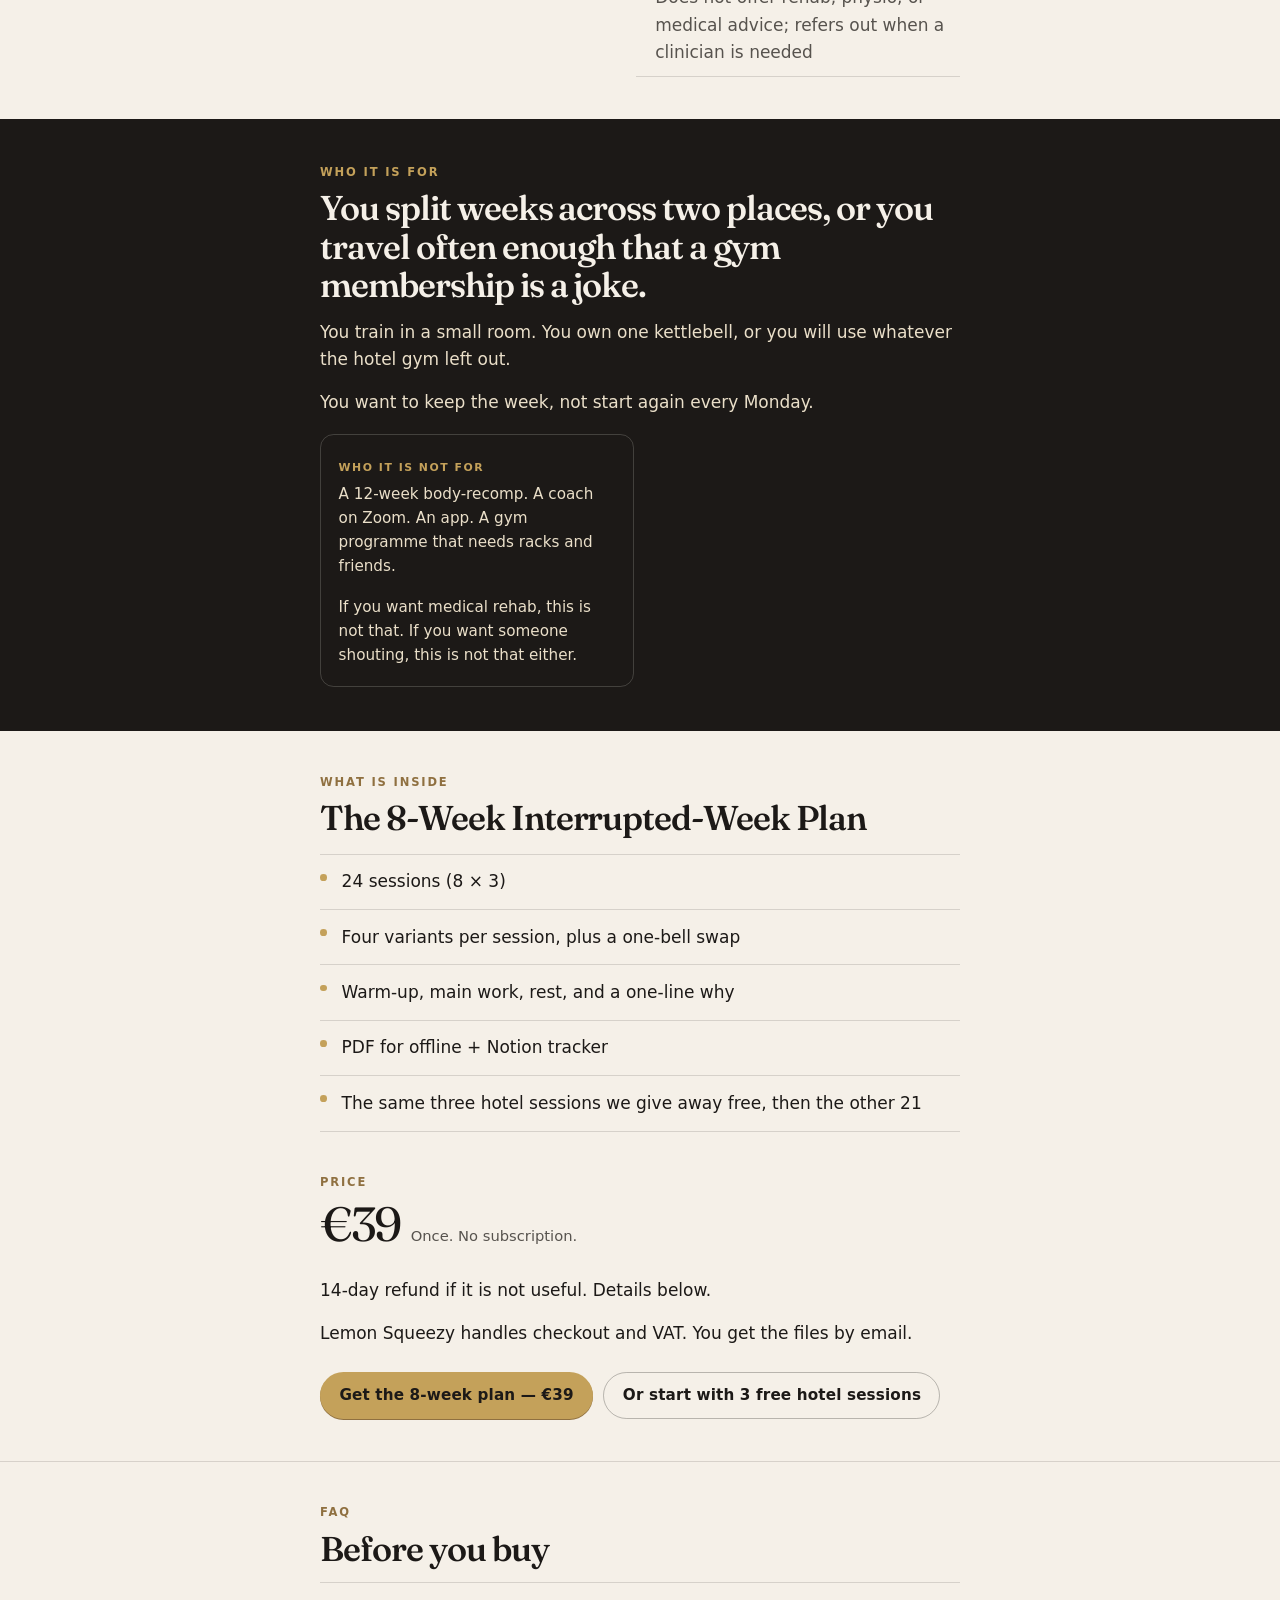
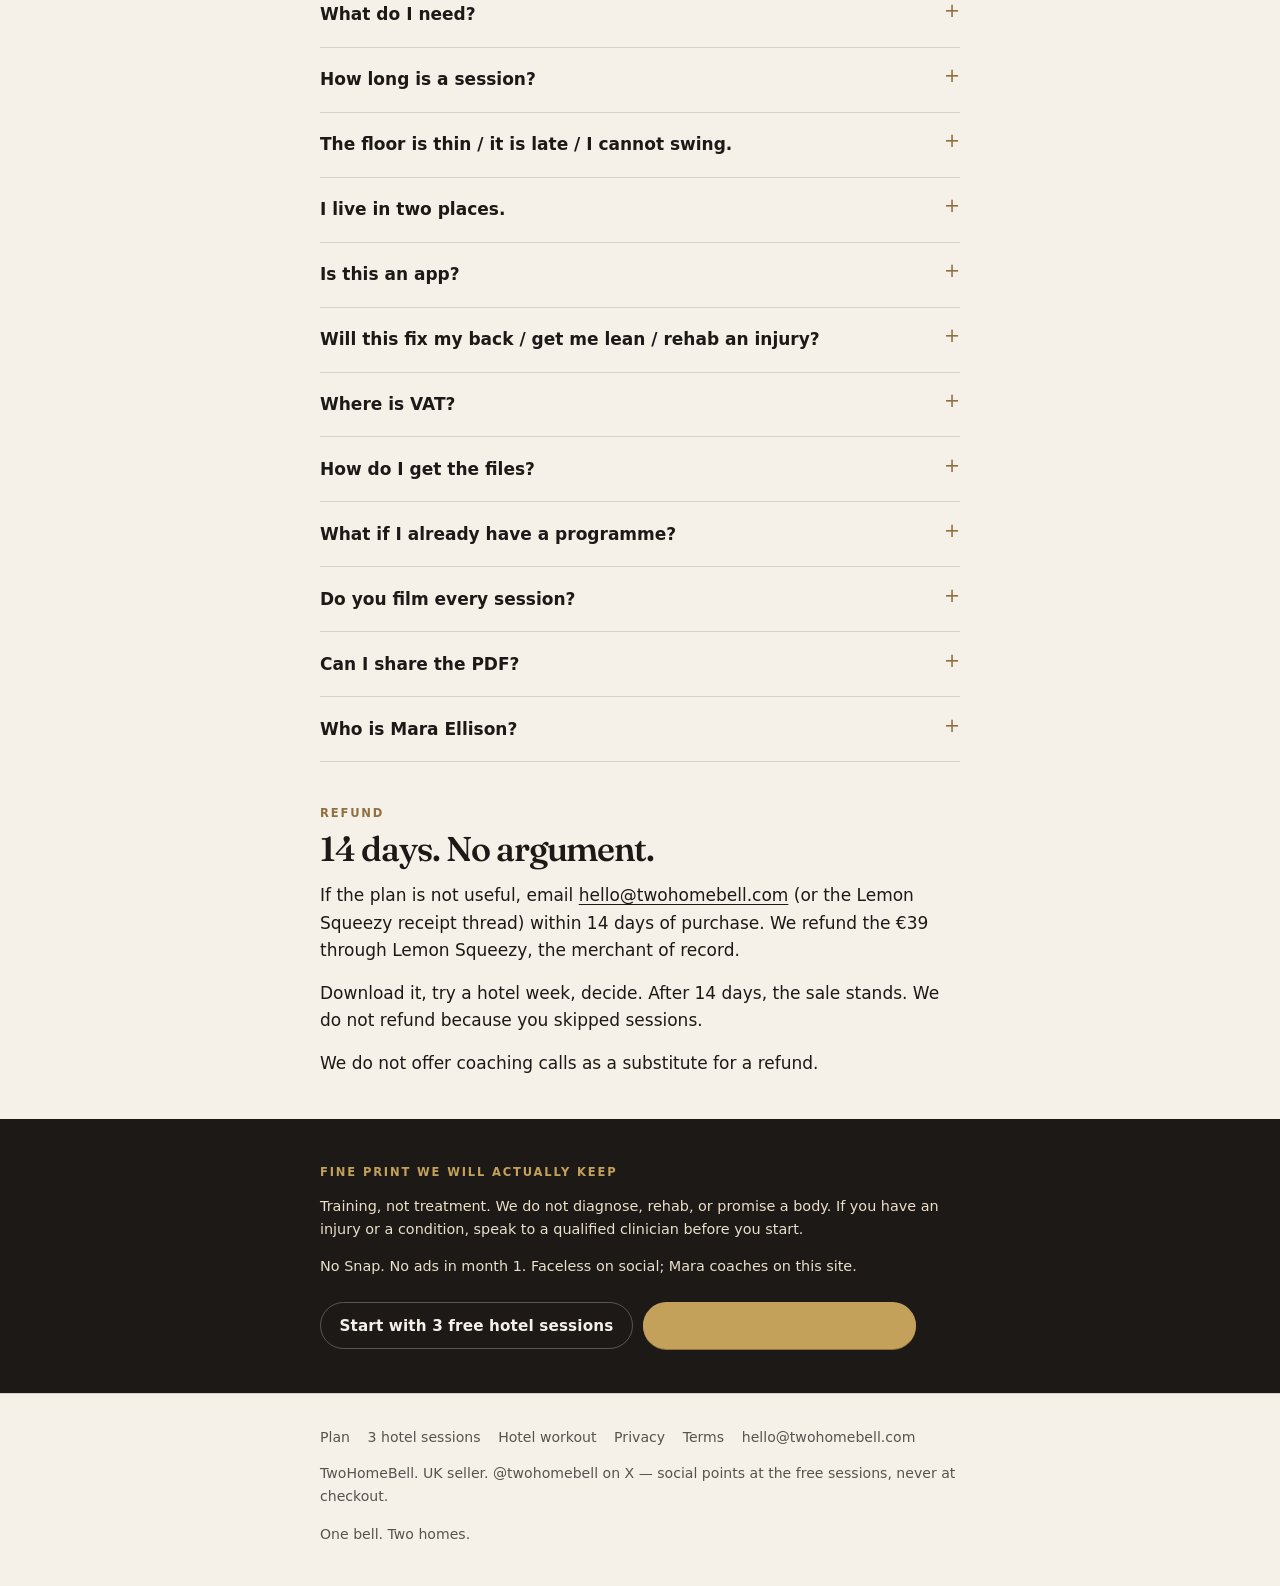
==== commit 82c833a3: "Add the gym reel with soundtrack to the homepage hero." ====
--- a/index.html
+++ b/index.html
@@ -66,7 +66,10 @@
     <section class="hero">
       <div class="wrap hero-split">
         <figure class="hero-photo">
-          <img src="coach/web/hero-1600.jpg" width="1600" height="2000" alt="Mara Ellison overhead pressing a kettlebell in a busy gym, mid-set sweat">
+          <video id="hero-reel" autoplay muted loop playsinline preload="metadata" poster="reel-poster.jpg" aria-label="TwoHomeBell reel. Kettlebell training. Stay strong when the week is split.">
+            <source src="twohomebell-reel.mp4" type="video/mp4">
+          </video>
+          <button type="button" class="hero-sound" id="hero-sound" aria-pressed="false">Sound on</button>
         </figure>
         <div class="hero-copy">
           <p class="kicker">One bell. Two homes.</p>
@@ -333,5 +336,30 @@
       <p class="social-note"><a href="start.html">One bell. Two homes.</a></p>
     </div>
   </footer>
+  <script>
+    (function () {
+      var video = document.getElementById("hero-reel");
+      var button = document.getElementById("hero-sound");
+      if (!video || !button) return;
+      if (window.matchMedia("(prefers-reduced-motion: reduce)").matches) {
+        video.autoplay = false;
+        video.pause();
+      }
+      function sync() {
+        var soundOn = !video.muted;
+        button.textContent = soundOn ? "Sound off" : "Sound on";
+        button.setAttribute("aria-pressed", soundOn ? "true" : "false");
+      }
+      button.addEventListener("click", function () {
+        video.muted = !video.muted;
+        if (!video.muted) {
+          var pending = video.play();
+          if (pending && pending.catch) pending.catch(function () {});
+        }
+        sync();
+      });
+      sync();
+    })();
+  </script>
 </body>
 </html>
--- a/styles.css
+++ b/styles.css
@@ -624,6 +624,7 @@
 @media (prefers-reduced-motion: reduce) {
   html { scroll-behavior: auto; }
   .btn { transition: none; }
+  .hero-sound { transition: none; }
 }
 
 /* Content lists from locked copy */
@@ -728,11 +729,48 @@
   align-items: center;
 }
 .hero-photo {
+  position: relative;
   margin: 0;
   border-radius: calc(var(--radius) + 0.15rem);
   overflow: hidden;
   border: 1px solid var(--line);
-  background: var(--cream-2);
+  background: var(--charcoal);
+}
+.hero-photo video {
+  display: block;
+  width: 100%;
+  height: auto;
+  aspect-ratio: 16 / 9;
+  object-fit: cover;
+  background: var(--charcoal);
+}
+.hero-sound {
+  position: absolute;
+  left: 0.65rem;
+  bottom: 0.65rem;
+  z-index: 2;
+  margin: 0;
+  padding: 0.42rem 0.72rem;
+  border: 1px solid rgba(245, 240, 232, 0.35);
+  border-radius: 999px;
+  background: var(--charcoal);
+  color: var(--cream);
+  font-family: var(--sans);
+  font-size: 0.78rem;
+  font-weight: 650;
+  letter-spacing: 0.02em;
+  line-height: 1.2;
+  cursor: pointer;
+  transition: transform 160ms cubic-bezier(0.23, 1, 0.32, 1);
+}
+.hero-sound:active {
+  transform: scale(0.97);
+}
+@media (hover: hover) and (pointer: fine) {
+  .hero-sound:hover {
+    background: #2c2825;
+    color: var(--cream);
+  }
 }
 .hero-photo img {
   display: block;
@@ -886,7 +924,6 @@
     grid-template-columns: 0.95fr 1.05fr;
     gap: 2rem;
   }
-  .hero-photo img { aspect-ratio: 4 / 5; max-height: 34rem; }
   .scene-grid { grid-template-columns: 1fr 1fr; }
   .scene-grid.four { grid-template-columns: 1fr 1fr; }
   .coach-block { grid-template-columns: minmax(12rem, 18rem) 1fr; gap: 1.75rem; }
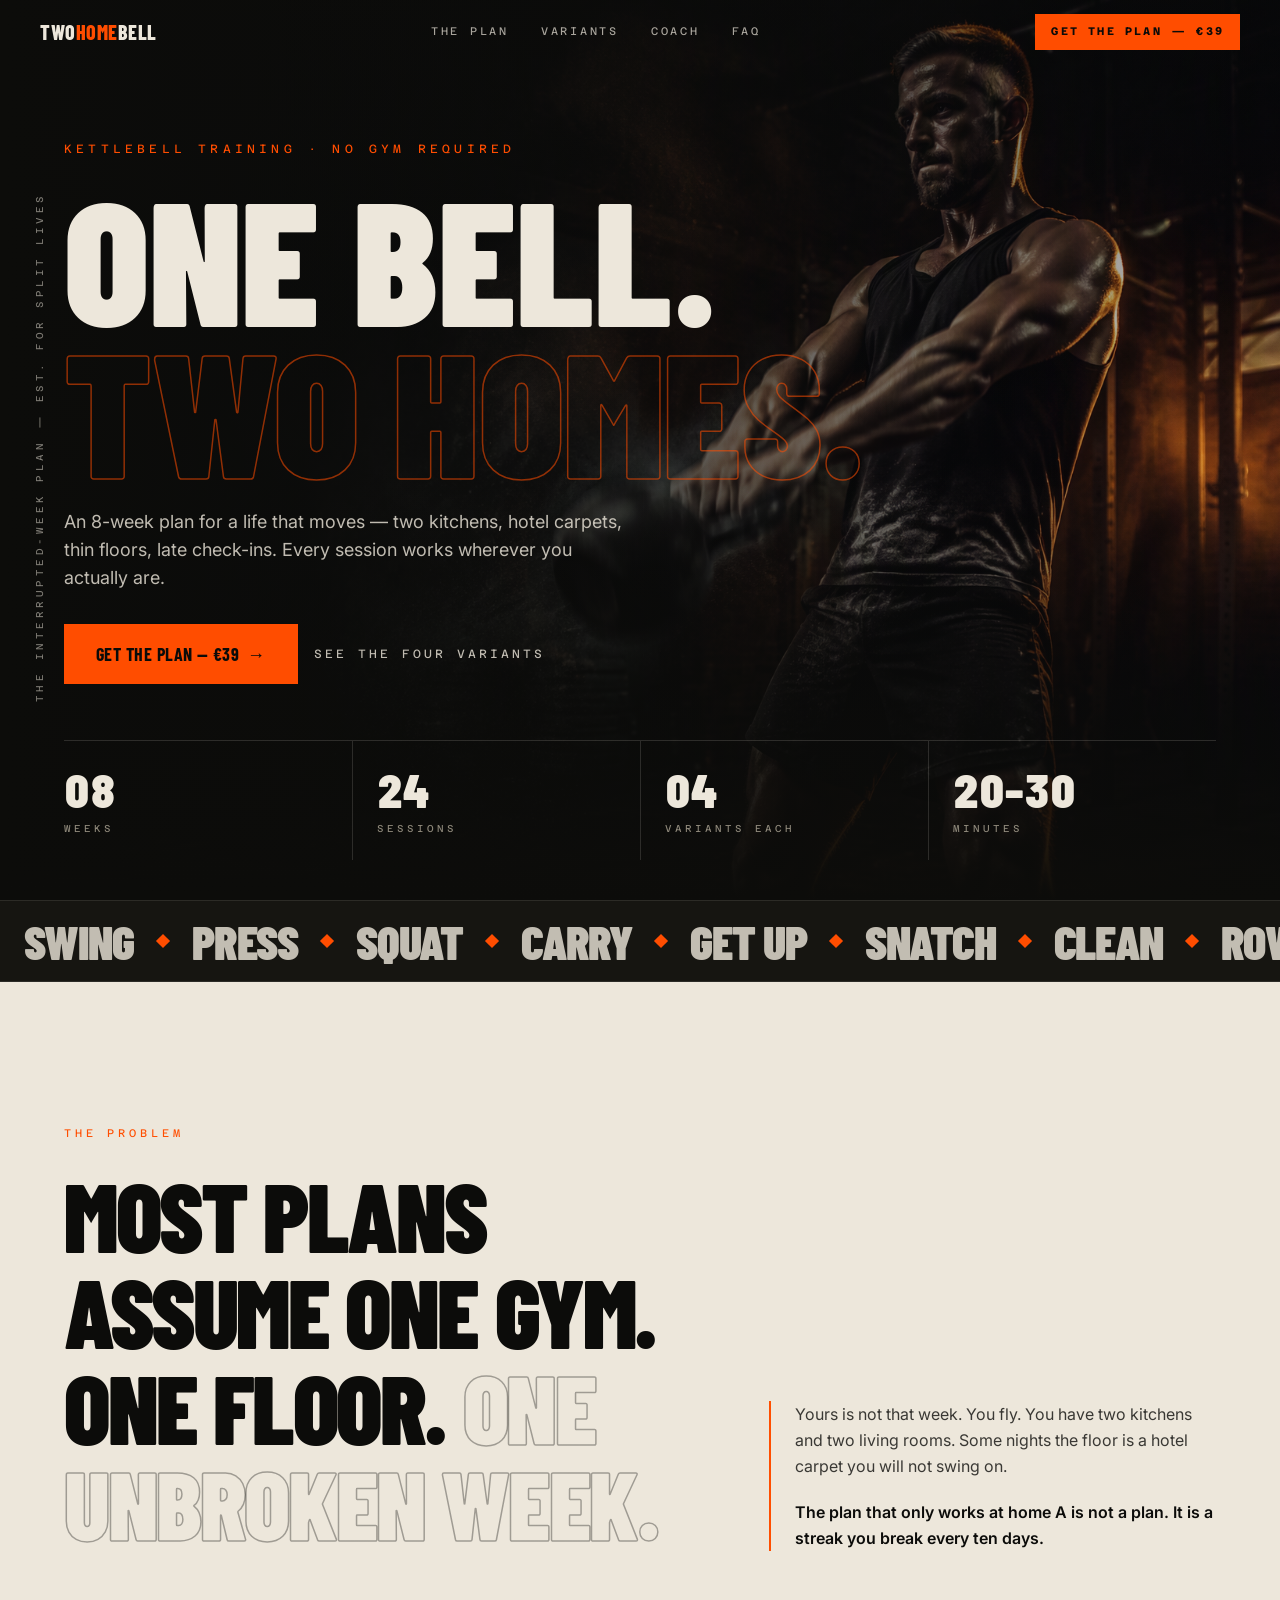
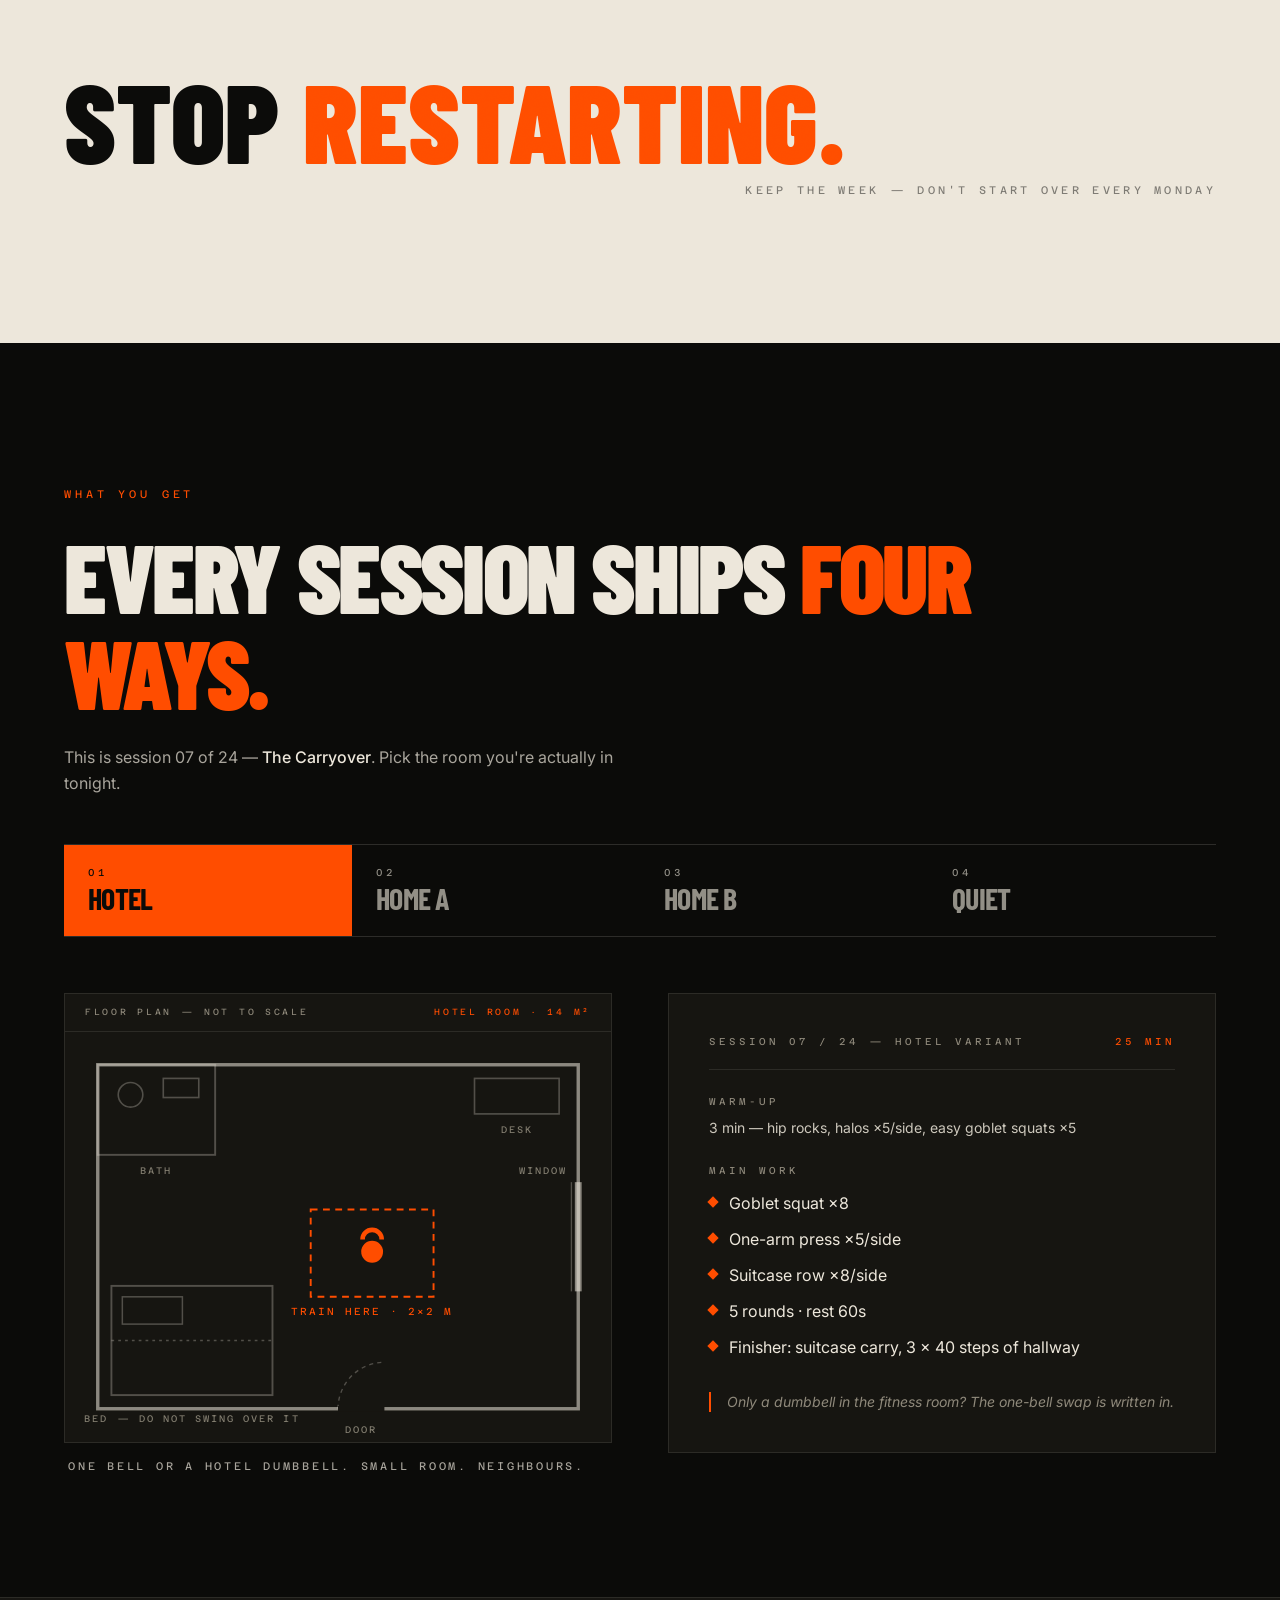
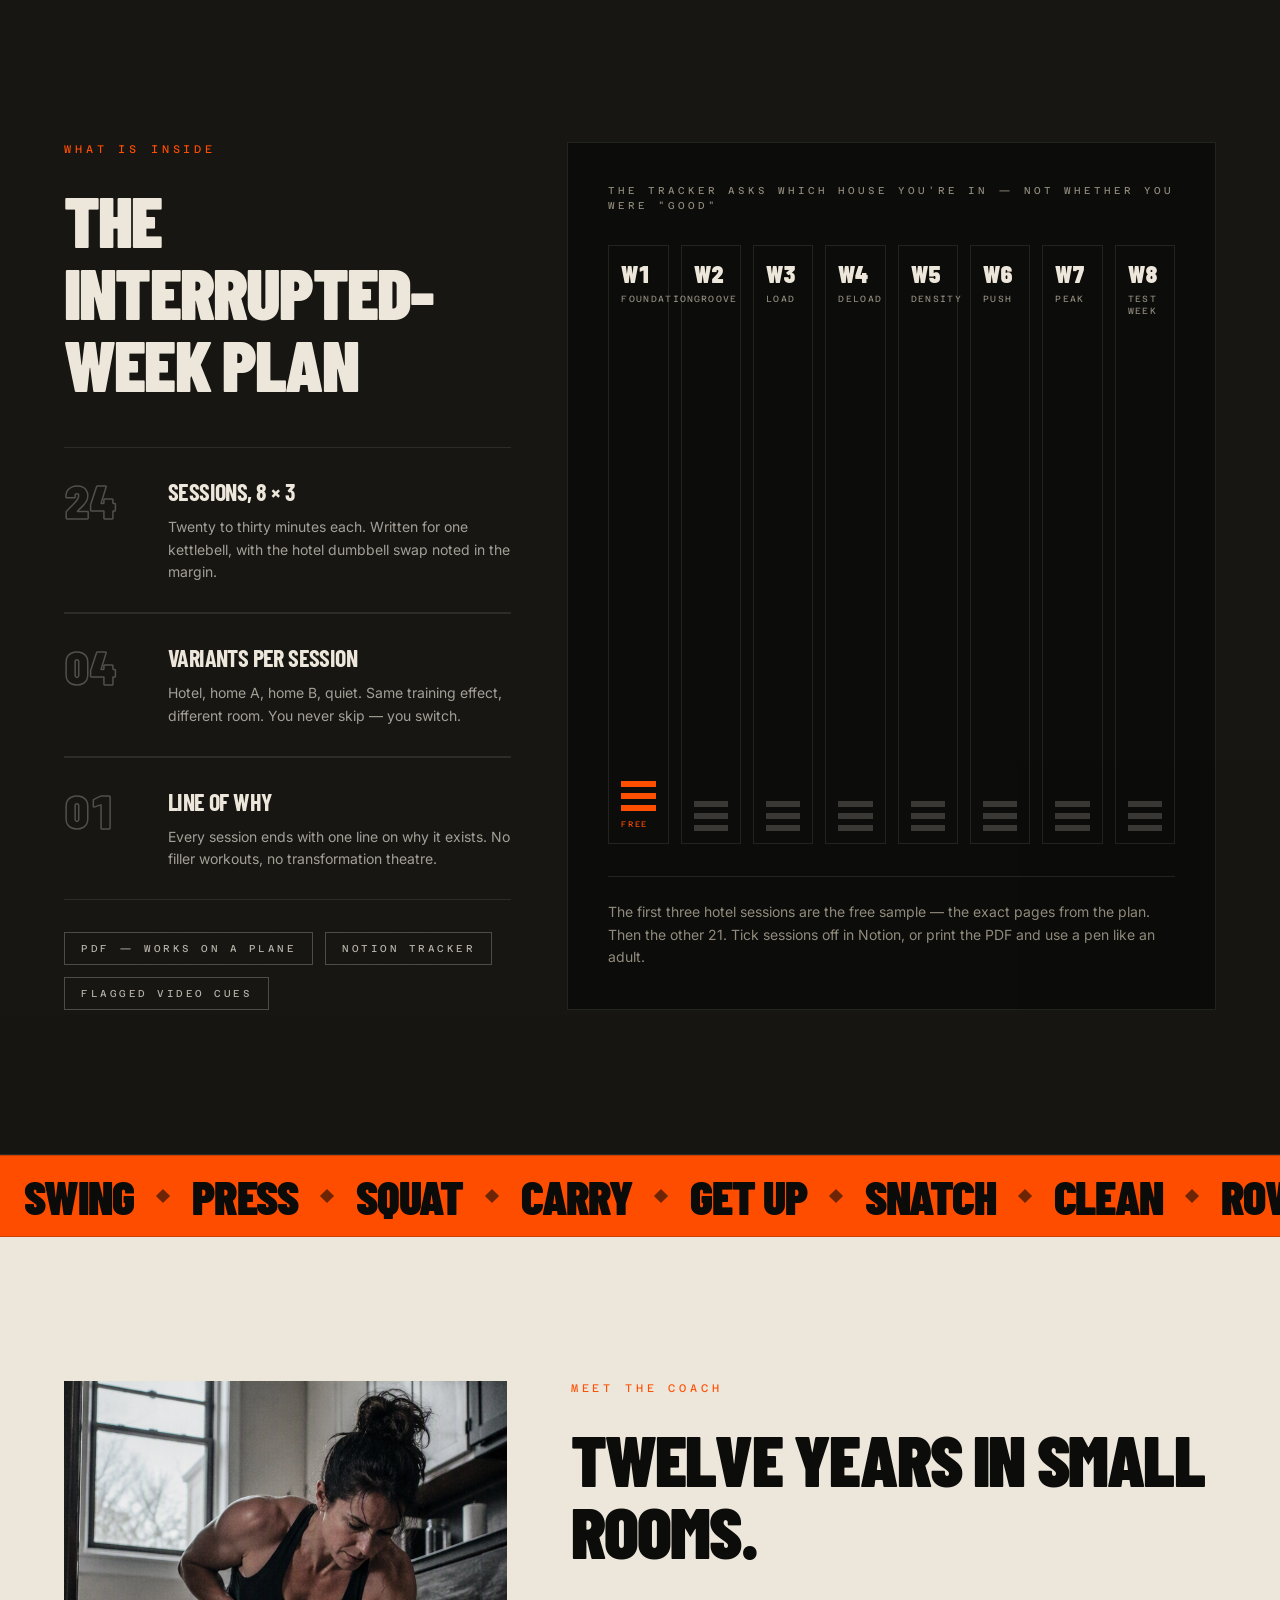
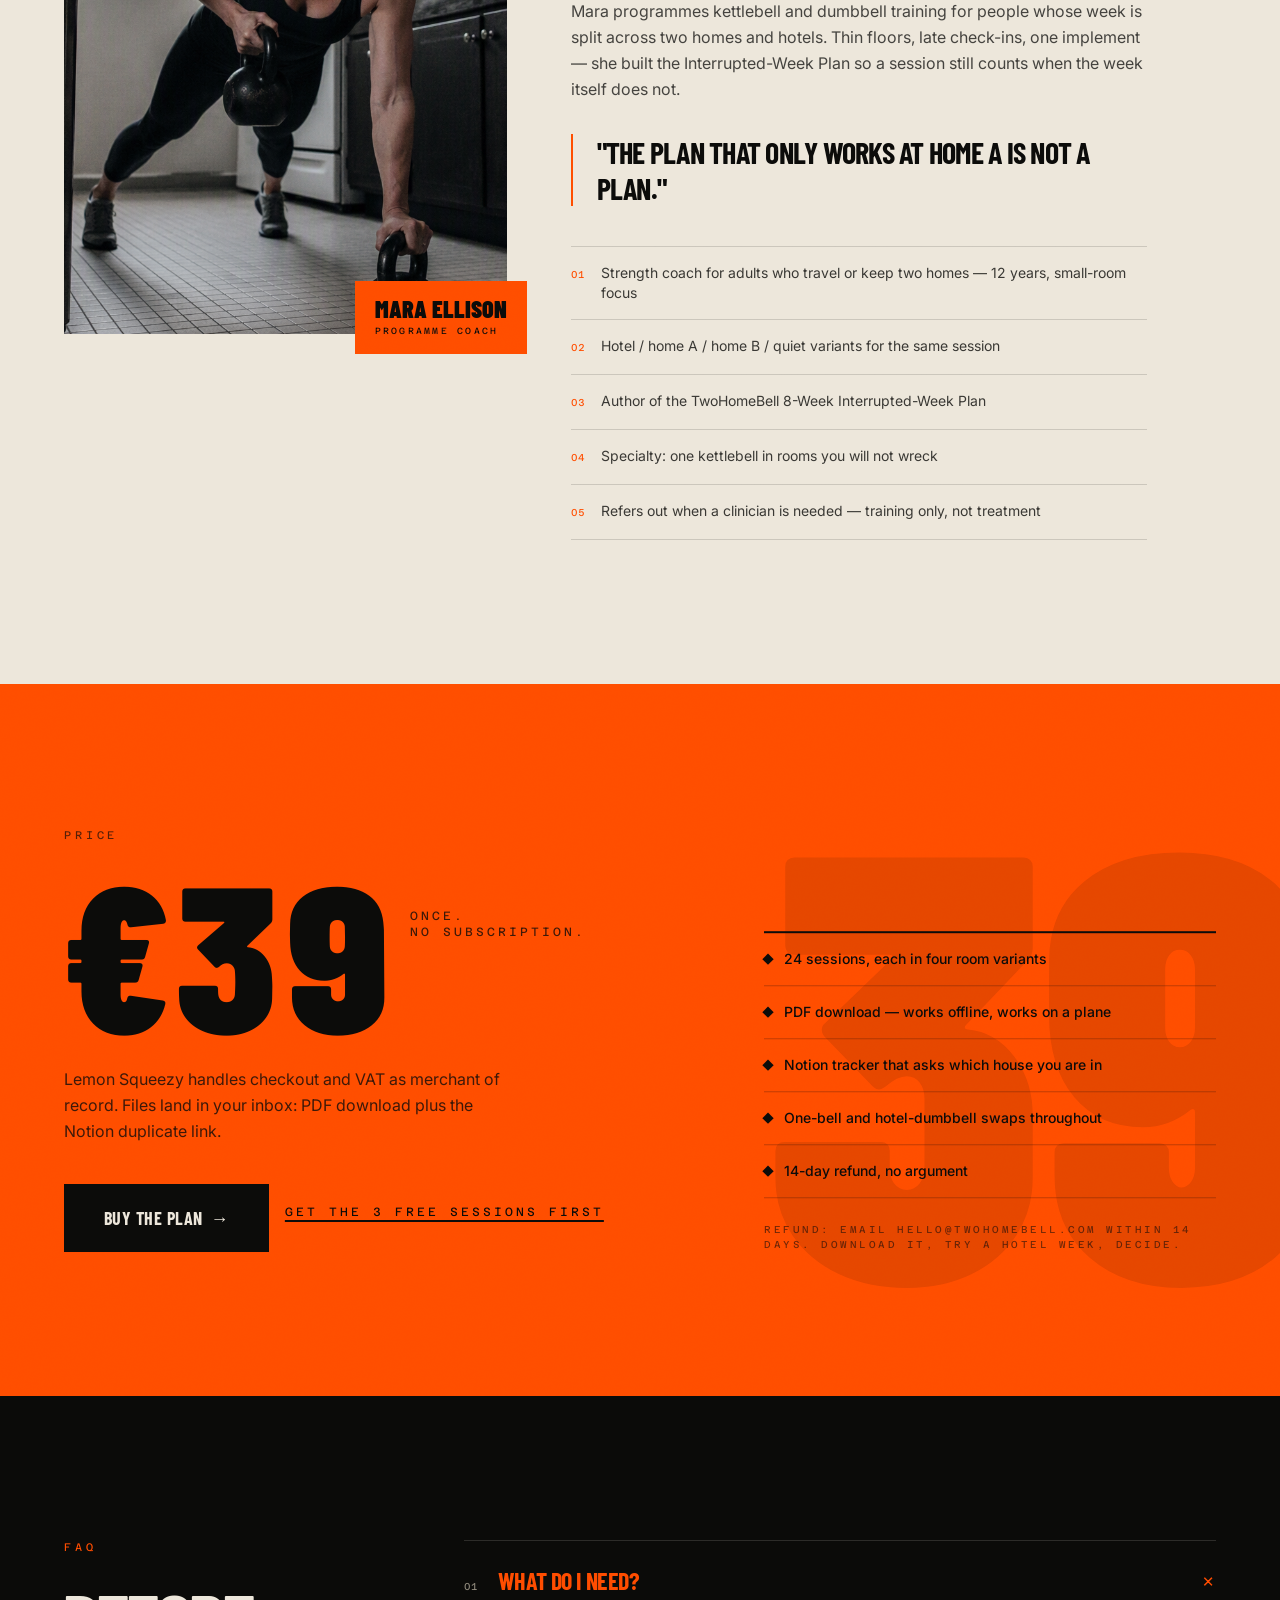
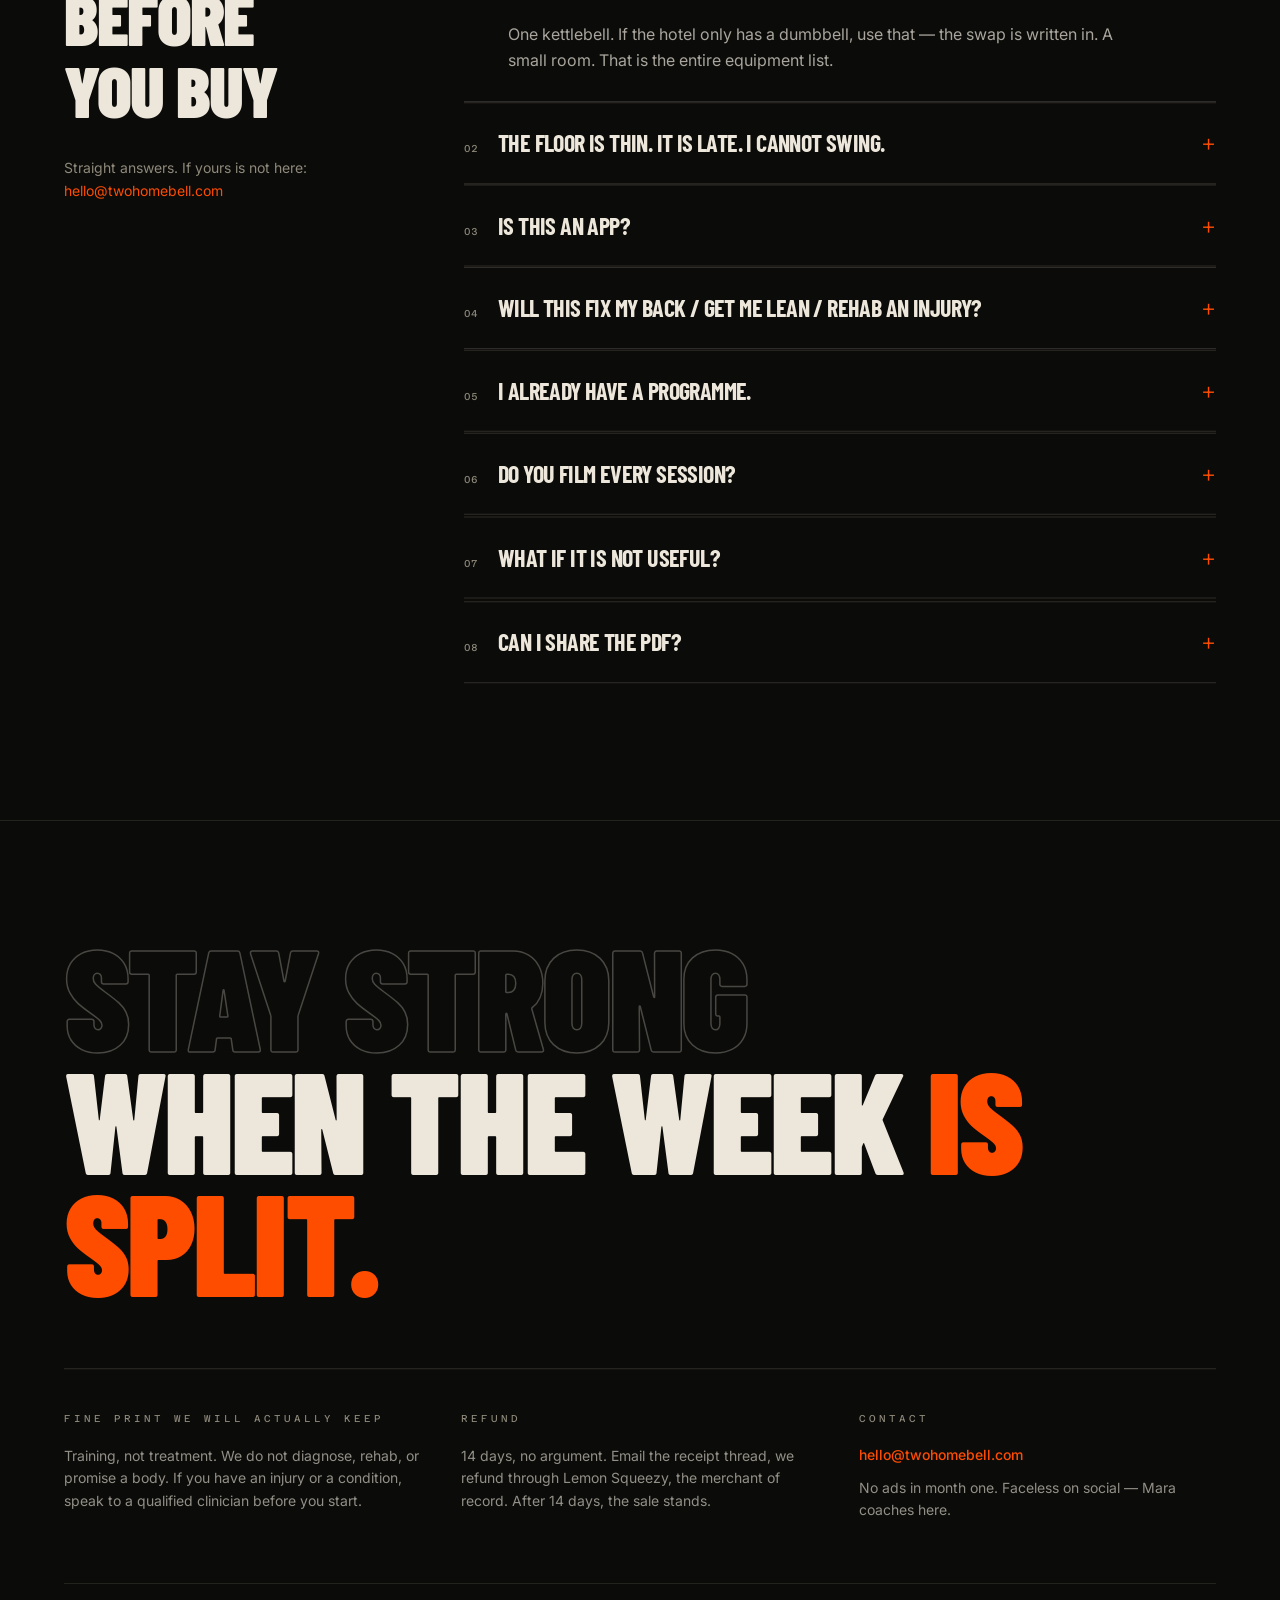
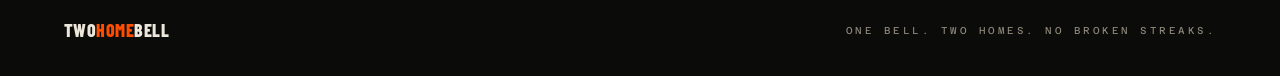
==== commit 0a6d327a: "Replace the site with the new TwoHomeBell revamp." ====
--- a/index.html
+++ b/index.html
@@ -1,365 +1,17 @@
-<!DOCTYPE html>
-<html lang="en-GB">
-<head>
-  <meta charset="utf-8">
-  <meta name="viewport" content="width=device-width, initial-scale=1">
-  <title>TwoHomeBell — Stay strong when the week is split</title>
-  <meta name="description" content="Two homes. Hotel rooms. One bell. An 8-week plan that fits a life that moves. €39, 14-day refund.">
-  <link rel="icon" type="image/png" href="favicon.png">
-  <link rel="apple-touch-icon" href="favicon.png">
-  <link rel="canonical" href="https://twohomebell.com/">
-  <meta property="og:title" content="Stay strong when the week is split.">
-  <meta property="og:description" content="One bell. Two homes. 8-Week Interrupted-Week Plan — €39.">
-  <meta property="og:url" content="https://twohomebell.com/">
-  <meta property="og:type" content="website">
-  <meta property="og:image" content="https://twohomebell.com/coach/web/og-1200x630.jpg">
-  <meta name="twitter:card" content="summary_large_image">
-  <meta name="twitter:title" content="Stay strong when the week is split.">
-  <meta name="twitter:description" content="One bell. Two homes. 8-Week Interrupted-Week Plan — €39.">
-  <meta name="twitter:image" content="https://twohomebell.com/coach/web/og-1200x630.jpg">
-  <meta name="theme-color" content="#F5F0E8">
-  <script type="application/ld+json">
-  {
-    "@context": "https://schema.org",
-    "@type": "Product",
-    "name": "8-Week Interrupted-Week Plan",
-    "description": "Two homes. Hotel rooms. One bell. An 8-week kettlebell plan that fits a life that moves. PDF plus Notion tracker.",
-    "brand": {"@type": "Brand", "name": "TwoHomeBell"},
-    "url": "https://twohomebell.com/",
-    "image": "https://twohomebell.com/coach/web/og-1200x630.jpg",
-    "offers": {
-      "@type": "Offer",
-      "priceCurrency": "EUR",
-      "price": "39.00",
-      "availability": "https://schema.org/InStock",
-      "url": "https://twohomebell.com/"
-    }
-  }
-  </script>
-  <link rel="preconnect" href="https://fonts.googleapis.com">
-  <link rel="preconnect" href="https://fonts.gstatic.com" crossorigin>
-  <link href="https://fonts.googleapis.com/css2?family=Fraunces:ital,opsz,wght@0,144,500;0,144,600;1,144,500&display=swap" rel="stylesheet">
-  <link rel="stylesheet" href="styles.css">
-  <script data-goatcounter="https://twohomebell.goatcounter.com/count"
-          async src="https://gc.zgo.at/count.js"></script>
-</head>
-<body>
-  <a class="skip" href="#main">Skip to content</a>
-  <header class="site-header">
-    <a class="brand" href="index.html">
-      <img src="logo.png" alt="" width="40" height="48">
-      <span class="brand-name">TwoHomeBell</span>
-    </a>
-    <a class="btn btn-primary btn-small header-cta js-buy" href="https://twohomebell.lemonsqueezy.com/checkout/buy/475b71ad-5f61-4d6c-b18d-e6dd599d90e5">€39</a>
-  </header>
-  <nav class="subnav" aria-label="On this page">
-    <a href="#problem">Problem</a>
-    <a href="#get">What you get</a>
-    <a href="#coach">Coach</a>
-    <a href="#who">Who</a>
-    <a href="#inside">Inside</a>
-    <a href="#faq">FAQ</a>
-    <a href="#refund">Refund</a>
-  </nav>
-
-  <main id="main">
-    <section class="hero">
-      <div class="wrap hero-split">
-        <figure class="hero-photo">
-          <video id="hero-reel" autoplay muted loop playsinline preload="metadata" poster="reel-poster.jpg" aria-label="TwoHomeBell reel. Kettlebell training. Stay strong when the week is split.">
-            <source src="twohomebell-reel.mp4" type="video/mp4">
-          </video>
-          <button type="button" class="hero-sound" id="hero-sound" aria-pressed="false">Sound on</button>
-        </figure>
-        <div class="hero-copy">
-          <p class="kicker">One bell. Two homes.</p>
-          <h1>Stay strong when the week is split.</h1>
-          <p class="lead">Two homes. Hotel rooms. One bell. An 8-week plan that fits a life that moves.</p>
-          <div class="btn-row">
-            <a class="btn btn-ghost" href="start.html">Start with 3 free hotel sessions</a>
-            <a class="btn btn-primary js-buy" href="https://twohomebell.lemonsqueezy.com/checkout/buy/475b71ad-5f61-4d6c-b18d-e6dd599d90e5">Get the 8-week plan — €39</a>
-          </div>
-          <div class="trust-coach">
-            <img src="coach/web/portrait-400.jpg" width="400" height="400" alt="Mara Ellison">
-            <div>
-              <strong>Mara Ellison</strong>
-              <span>Programme coach · TwoHomeBell</span>
-            </div>
-          </div>
-        </div>
-      </div>
-    </section>
-
-    <hr class="rule">
-
-    <section class="section" id="problem">
-      <div class="wrap prose">
-        <p class="section-num">The problem</p>
-        <h2>Most plans assume one gym, one floor, one unbroken week.</h2>
-        <p>Yours is not that week. You fly. You have two kitchens and two living rooms. Some nights the floor is a hotel carpet you will not swing on.</p>
-        <p>The plan that only works at home A is not a plan. It is a streak you break every ten days.</p>
-      </div>
-    </section>
-
-    <section class="section" id="get" style="padding-top:0">
-      <div class="wrap">
-        <p class="section-num">What you get</p>
-        <h2>Eight weeks. Three sessions a week. Twenty to thirty minutes.</h2>
-        <p>Every session ships four ways:</p>
-        <div class="scene-grid four" aria-label="Session variants">
-          <figure class="scene-card">
-            <img src="coach/web/hotel-800.jpg" width="800" height="1000" loading="lazy" alt="Mara overhead pressing a dumbbell in a hotel room at night">
-            <figcaption>
-              <span class="tag">Hotel</span>
-              <p>One bell or a hotel dumbbell. Small room. Neighbours.</p>
-            </figcaption>
-          </figure>
-          <figure class="scene-card">
-            <img src="coach/web/home-800.jpg" width="800" height="1000" loading="lazy" alt="Mara pressing dumbbells at home, sweaty mid-rep">
-            <figcaption>
-              <span class="tag">Home A</span>
-              <p>Your usual floor. Same session, your own bell.</p>
-            </figcaption>
-          </figure>
-          <figure class="scene-card">
-            <img src="coach/web/home-b-800.jpg" width="800" height="1000" loading="lazy" alt="Mara kettlebell side lunge in a kitchen/dining home, mid-set sweat">
-            <figcaption>
-              <span class="tag">Home B</span>
-              <p>The other house. Same plan, different constraints.</p>
-            </figcaption>
-          </figure>
-          <figure class="scene-card">
-            <img src="coach/web/quiet-800.jpg" width="800" height="1000" loading="lazy" alt="Mara static goblet hold in a quiet hotel room, curtains closed">
-            <figcaption>
-              <span class="tag">Quiet</span>
-              <p>No swings. Thin floors, late nights, shared walls.</p>
-            </figcaption>
-          </figure>
-        </div>
-        <div class="scene-grid" style="margin-top:1rem" aria-label="Gym floor — social proof">
-          <figure class="scene-card">
-            <img src="coach/web/gym-goblet-800.jpg" width="800" height="1000" loading="lazy" alt="Mara mid goblet squat, side angle, gym with people behind">
-            <figcaption>
-              <span class="tag">Gym floor</span>
-              <p>Hard session energy when you have a floor that can take it.</p>
-            </figcaption>
-          </figure>
-          <figure class="scene-card">
-            <img src="coach/web/gym-overshoulder-800.jpg" width="800" height="1000" loading="lazy" alt="Over-shoulder of Mara with dumbbells in a busy gym">
-            <figcaption>
-              <span class="tag">Busy room</span>
-              <p>People around. Still your session.</p>
-            </figcaption>
-          </figure>
-          <figure class="scene-card">
-            <img src="coach/web/gym-rest-800.jpg" width="800" height="1000" loading="lazy" alt="Mara resting between sets on a bench, towel, sweaty">
-            <figcaption>
-              <span class="tag">Between sets</span>
-              <p>Sweat is fine. Transformation theatre is not.</p>
-            </figcaption>
-          </figure>
-        </div>
-        <div class="prose" style="margin-top:1.25rem">
-          <p>One-bell substitutions throughout. If the hotel only has a dumbbell, you still train.</p>
-          <p>You download a PDF (works on a plane). You tick sessions in a Notion tracker that asks which house you are in, not whether you were “good”.</p>
-        </div>
-      </div>
-    </section>
-
-    <section class="section" id="coach">
-      <div class="wrap">
-        <p class="section-num">Meet the coach</p>
-        <div class="coach-block">
-          <figure class="coach-portrait">
-            <img src="coach/web/portrait-800.jpg" width="800" height="800" loading="lazy" alt="Sweaty post-set portrait of Mara Ellison, TwoHomeBell programme coach">
-          </figure>
-          <div>
-            <h2>Mara Ellison</h2>
-            <p class="muted">Programme coach · TwoHomeBell</p>
-            <p>Mara Ellison programmes kettlebell and dumbbell training for people whose week is split across two homes and hotels. She has spent twelve years coaching adults in small rooms — thin floors, late check-ins, one implement — and built the Interrupted-Week Plan so a session still counts when the week itself does not.</p>
-            <p>Quiet, direct, no transformation theatre. Training only, not treatment.</p>
-            <blockquote class="coach-quote">
-              “The plan that only works at home A is not a plan.”
-              <cite>— Mara Ellison</cite>
-            </blockquote>
-            <ul class="coach-creds">
-              <li>Strength coach for adults who travel or keep two homes — 12 years, small-room focus</li>
-              <li>Hotel / home A / home B / quiet (no-swing) variants for the same session</li>
-              <li>Author of the TwoHomeBell 8-Week Interrupted-Week Plan (PDF + Notion tracker)</li>
-              <li>Specialty: one kettlebell or a hotel dumbbell in rooms you will not wreck</li>
-              <li>Does not offer rehab, physio, or medical advice; refers out when a clinician is needed</li>
-            </ul>
-          </div>
-        </div>
-      </div>
-    </section>
-
-    <section class="band" id="who">
-      <div class="wrap">
-        <p class="section-num">Who it is for</p>
-        <h2>You split weeks across two places, or you travel often enough that a gym membership is a joke.</h2>
-        <p>You train in a small room. You own one kettlebell, or you will use whatever the hotel gym left out.</p>
-        <p>You want to keep the week, not start again every Monday.</p>
-        <div class="split">
-          <div class="card no" style="background:transparent;border-color:rgba(245,240,232,0.18);color:inherit">
-            <p class="tag" style="color:var(--brass)">Who it is not for</p>
-            <p>A 12-week body-recomp. A coach on Zoom. An app. A gym programme that needs racks and friends.</p>
-            <p>If you want medical rehab, this is not that. If you want someone shouting, this is not that either.</p>
-          </div>
-        </div>
-      </div>
-    </section>
-
-    <section class="section" id="inside">
-      <div class="wrap">
-        <p class="section-num">What is inside</p>
-        <h2>The 8-Week Interrupted-Week Plan</h2>
-        <ul class="inside-list">
-          <li>24 sessions (8 × 3)</li>
-          <li>Four variants per session, plus a one-bell swap</li>
-          <li>Warm-up, main work, rest, and a one-line why</li>
-          <li>PDF for offline + Notion tracker</li>
-          <li>The same three hotel sessions we give away free, then the other 21</li>
-        </ul>
-      </div>
-    </section>
-
-    <section class="section" id="buy" style="padding-top:0">
-      <div class="wrap">
-        <p class="section-num">Price</p>
-        <div class="price-row">
-          <p class="price">€39</p>
-          <p class="price-meta">Once. No subscription.</p>
-        </div>
-        <p>14-day refund if it is not useful. Details below.</p>
-        <p>Lemon Squeezy handles checkout and VAT. You get the files by email.</p>
-        <div class="btn-row">
-          <a class="btn btn-primary js-buy" href="https://twohomebell.lemonsqueezy.com/checkout/buy/475b71ad-5f61-4d6c-b18d-e6dd599d90e5">Get the 8-week plan — €39</a>
-          <a class="btn btn-ghost" href="start.html">Or start with 3 free hotel sessions</a>
-        </div>
-      </div>
-    </section>
-
-    <hr class="rule">
-
-    <section class="section" id="faq">
-      <div class="wrap">
-        <p class="section-num">FAQ</p>
-        <h2>Before you buy</h2>
-        <div class="faq">
-          <details>
-            <summary>What do I need?</summary>
-            <p>One kettlebell. If you are in a hotel with only a dumbbell, use that. A small room. That is the equipment list.</p>
-          </details>
-          <details>
-            <summary>How long is a session?</summary>
-            <p>20–30 minutes, three times a week. Eight weeks.</p>
-          </details>
-          <details>
-            <summary>The floor is thin / it is late / I cannot swing.</summary>
-            <p>Every session has a quiet variant with no swings.</p>
-          </details>
-          <details>
-            <summary>I live in two places.</summary>
-            <p>That is the product. Each session has home A, home B, hotel, and quiet. Tick the house you are actually in.</p>
-          </details>
-          <details>
-            <summary>Is this an app?</summary>
-            <p>No. PDF + a Notion tracker. Works offline.</p>
-          </details>
-          <details>
-            <summary>Will this fix my back / get me lean / rehab an injury?</summary>
-            <p>No. This is a training plan, not treatment, not a diet, not medical advice. If you have an injury or a condition, ask a qualified clinician before you start.</p>
-          </details>
-          <details>
-            <summary>Where is VAT?</summary>
-            <p>Lemon Squeezy is merchant of record. VAT is calculated at checkout for UK/EU (and handled by them). We do not give tax advice.</p>
-          </details>
-          <details>
-            <summary>How do I get the files?</summary>
-            <p>Email after payment. PDF download + Notion duplicate link.</p>
-          </details>
-          <details>
-            <summary>What if I already have a programme?</summary>
-            <p>Use this on the weeks you travel. That is the job.</p>
-          </details>
-          <details>
-            <summary>Do you film every session?</summary>
-            <p>A few movements need a short video (get-up, snatch, a clean if the PDF still looks like a shrug). Those are flagged in the plan. Most sessions are text + the mark.</p>
-          </details>
-          <details>
-            <summary>Can I share the PDF?</summary>
-            <p>No. One purchase, one person. Forward the free 3-session lead magnet instead.</p>
-          </details>
-          <details>
-            <summary>Who is Mara Ellison?</summary>
-            <p>Programme coach for TwoHomeBell. She wrote the Interrupted-Week Plan for small rooms and split weeks. Training only — not a physio, not a clinic.</p>
-          </details>
-        </div>
-      </div>
-    </section>
-
-    <section class="section" id="refund" style="padding-top:0">
-      <div class="wrap prose">
-        <p class="section-num">Refund</p>
-        <h2>14 days. No argument.</h2>
-        <p>If the plan is not useful, email <a href="mailto:hello@twohomebell.com">hello@twohomebell.com</a> (or the Lemon Squeezy receipt thread) within 14 days of purchase. We refund the €39 through Lemon Squeezy, the merchant of record.</p>
-        <p>Download it, try a hotel week, decide. After 14 days, the sale stands. We do not refund because you skipped sessions.</p>
-        <p>We do not offer coaching calls as a substitute for a refund.</p>
-      </div>
-    </section>
-
-    <section class="band">
-      <div class="wrap fine-print">
-        <p class="section-num">Fine print we will actually keep</p>
-        <p>Training, not treatment. We do not diagnose, rehab, or promise a body. If you have an injury or a condition, speak to a qualified clinician before you start.</p>
-        <p>No Snap. No ads in month 1. Faceless on social; Mara coaches on this site.</p>
-        <div class="btn-row">
-          <a class="btn btn-ghost" href="start.html" style="border-color:rgba(245,240,232,0.28);color:var(--cream)">Start with 3 free hotel sessions</a>
-          <a class="btn btn-primary js-buy" href="https://twohomebell.lemonsqueezy.com/checkout/buy/475b71ad-5f61-4d6c-b18d-e6dd599d90e5">Get the 8-week plan — €39</a>
-        </div>
-      </div>
-    </section>
-  </main>
-
-  <footer class="site-footer">
-    <div class="wrap">
-      <nav aria-label="Footer">
-        <a href="index.html">Plan</a>
-        <a href="start.html">3 hotel sessions</a>
-        <a href="hotel-kettlebell-workout.html">Hotel workout</a>
-        <a href="privacy.html">Privacy</a>
-        <a href="terms.html">Terms</a>
-        <a href="mailto:hello@twohomebell.com">hello@twohomebell.com</a>
-      </nav>
-      <p>TwoHomeBell. UK seller. @twohomebell on X — social points at the free sessions, never at checkout.</p>
-      <p class="social-note"><a href="start.html">One bell. Two homes.</a></p>
-    </div>
-  </footer>
-  <script>
-    (function () {
-      var video = document.getElementById("hero-reel");
-      var button = document.getElementById("hero-sound");
-      if (!video || !button) return;
-      if (window.matchMedia("(prefers-reduced-motion: reduce)").matches) {
-        video.autoplay = false;
-        video.pause();
-      }
-      function sync() {
-        var soundOn = !video.muted;
-        button.textContent = soundOn ? "Sound off" : "Sound on";
-        button.setAttribute("aria-pressed", soundOn ? "true" : "false");
-      }
-      button.addEventListener("click", function () {
-        video.muted = !video.muted;
-        if (!video.muted) {
-          var pending = video.play();
-          if (pending && pending.catch) pending.catch(function () {});
-        }
-        sync();
-      });
-      sync();
-    })();
-  </script>
-</body>
+<!doctype html>
+<html lang="en">
+  <head>
+    <meta charset="UTF-8" />
+    <meta name="viewport" content="width=device-width, initial-scale=1.0" />
+    <title>TwoHomeBell — One bell. Two homes.</title>
+    <meta name="description" content="An 8-week kettlebell plan for a life split across two homes, hotels and thin floors. 24 sessions, four variants each, €39 once." />
+    <link rel="preconnect" href="https://fonts.googleapis.com" />
+    <link rel="preconnect" href="https://fonts.gstatic.com" crossorigin />
+    <link href="https://fonts.googleapis.com/css2?family=Barlow+Condensed:wght@500;600;700;800;900&family=Inter:wght@400;500;600&family=Azeret+Mono:wght@400;500;700&display=swap" rel="stylesheet" />
+    <script type="module" crossorigin src="./assets/index-tDzNH8sx.js"></script>
+    <link rel="stylesheet" crossorigin href="./assets/index-CwVmpcyX.css">
+  </head>
+  <body>
+    <div id="root"></div>
+  </body>
 </html>
--- a/assets/index-CwVmpcyX.css
+++ b/assets/index-CwVmpcyX.css
@@ -0,0 +1 @@
+*,:before,:after{--tw-border-spacing-x: 0;--tw-border-spacing-y: 0;--tw-translate-x: 0;--tw-translate-y: 0;--tw-rotate: 0;--tw-skew-x: 0;--tw-skew-y: 0;--tw-scale-x: 1;--tw-scale-y: 1;--tw-pan-x: ;--tw-pan-y: ;--tw-pinch-zoom: ;--tw-scroll-snap-strictness: proximity;--tw-gradient-from-position: ;--tw-gradient-via-position: ;--tw-gradient-to-position: ;--tw-ordinal: ;--tw-slashed-zero: ;--tw-numeric-figure: ;--tw-numeric-spacing: ;--tw-numeric-fraction: ;--tw-ring-inset: ;--tw-ring-offset-width: 0px;--tw-ring-offset-color: #fff;--tw-ring-color: rgb(59 130 246 / .5);--tw-ring-offset-shadow: 0 0 #0000;--tw-ring-shadow: 0 0 #0000;--tw-shadow: 0 0 #0000;--tw-shadow-colored: 0 0 #0000;--tw-blur: ;--tw-brightness: ;--tw-contrast: ;--tw-grayscale: ;--tw-hue-rotate: ;--tw-invert: ;--tw-saturate: ;--tw-sepia: ;--tw-drop-shadow: ;--tw-backdrop-blur: ;--tw-backdrop-brightness: ;--tw-backdrop-contrast: ;--tw-backdrop-grayscale: ;--tw-backdrop-hue-rotate: ;--tw-backdrop-invert: ;--tw-backdrop-opacity: ;--tw-backdrop-saturate: ;--tw-backdrop-sepia: ;--tw-contain-size: ;--tw-contain-layout: ;--tw-contain-paint: ;--tw-contain-style: }::backdrop{--tw-border-spacing-x: 0;--tw-border-spacing-y: 0;--tw-translate-x: 0;--tw-translate-y: 0;--tw-rotate: 0;--tw-skew-x: 0;--tw-skew-y: 0;--tw-scale-x: 1;--tw-scale-y: 1;--tw-pan-x: ;--tw-pan-y: ;--tw-pinch-zoom: ;--tw-scroll-snap-strictness: proximity;--tw-gradient-from-position: ;--tw-gradient-via-position: ;--tw-gradient-to-position: ;--tw-ordinal: ;--tw-slashed-zero: ;--tw-numeric-figure: ;--tw-numeric-spacing: ;--tw-numeric-fraction: ;--tw-ring-inset: ;--tw-ring-offset-width: 0px;--tw-ring-offset-color: #fff;--tw-ring-color: rgb(59 130 246 / .5);--tw-ring-offset-shadow: 0 0 #0000;--tw-ring-shadow: 0 0 #0000;--tw-shadow: 0 0 #0000;--tw-shadow-colored: 0 0 #0000;--tw-blur: ;--tw-brightness: ;--tw-contrast: ;--tw-grayscale: ;--tw-hue-rotate: ;--tw-invert: ;--tw-saturate: ;--tw-sepia: ;--tw-drop-shadow: ;--tw-backdrop-blur: ;--tw-backdrop-brightness: ;--tw-backdrop-contrast: ;--tw-backdrop-grayscale: ;--tw-backdrop-hue-rotate: ;--tw-backdrop-invert: ;--tw-backdrop-opacity: ;--tw-backdrop-saturate: ;--tw-backdrop-sepia: ;--tw-contain-size: ;--tw-contain-layout: ;--tw-contain-paint: ;--tw-contain-style: }*,:before,:after{box-sizing:border-box;border-width:0;border-style:solid;border-color:#e5e7eb}:before,:after{--tw-content: ""}html,:host{line-height:1.5;-webkit-text-size-adjust:100%;-moz-tab-size:4;-o-tab-size:4;tab-size:4;font-family:ui-sans-serif,system-ui,sans-serif,"Apple Color Emoji","Segoe UI Emoji",Segoe UI Symbol,"Noto Color Emoji";font-feature-settings:normal;font-variation-settings:normal;-webkit-tap-highlight-color:transparent}body{margin:0;line-height:inherit}hr{height:0;color:inherit;border-top-width:1px}abbr:where([title]){-webkit-text-decoration:underline dotted;text-decoration:underline dotted}h1,h2,h3,h4,h5,h6{font-size:inherit;font-weight:inherit}a{color:inherit;text-decoration:inherit}b,strong{font-weight:bolder}code,kbd,samp,pre{font-family:Azeret Mono,monospace;font-feature-settings:normal;font-variation-settings:normal;font-size:1em}small{font-size:80%}sub,sup{font-size:75%;line-height:0;position:relative;vertical-align:baseline}sub{bottom:-.25em}sup{top:-.5em}table{text-indent:0;border-color:inherit;border-collapse:collapse}button,input,optgroup,select,textarea{font-family:inherit;font-feature-settings:inherit;font-variation-settings:inherit;font-size:100%;font-weight:inherit;line-height:inherit;letter-spacing:inherit;color:inherit;margin:0;padding:0}button,select{text-transform:none}button,input:where([type=button]),input:where([type=reset]),input:where([type=submit]){-webkit-appearance:button;background-color:transparent;background-image:none}:-moz-focusring{outline:auto}:-moz-ui-invalid{box-shadow:none}progress{vertical-align:baseline}::-webkit-inner-spin-button,::-webkit-outer-spin-button{height:auto}[type=search]{-webkit-appearance:textfield;outline-offset:-2px}::-webkit-search-decoration{-webkit-appearance:none}::-webkit-file-upload-button{-webkit-appearance:button;font:inherit}summary{display:list-item}blockquote,dl,dd,h1,h2,h3,h4,h5,h6,hr,figure,p,pre{margin:0}fieldset{margin:0;padding:0}legend{padding:0}ol,ul,menu{list-style:none;margin:0;padding:0}dialog{padding:0}textarea{resize:vertical}input::-moz-placeholder,textarea::-moz-placeholder{opacity:1;color:#9ca3af}input::placeholder,textarea::placeholder{opacity:1;color:#9ca3af}button,[role=button]{cursor:pointer}:disabled{cursor:default}img,svg,video,canvas,audio,iframe,embed,object{display:block;vertical-align:middle}img,video{max-width:100%;height:auto}[hidden]:where(:not([hidden=until-found])){display:none}.sr-only{position:absolute;width:1px;height:1px;padding:0;margin:-1px;overflow:hidden;clip:rect(0,0,0,0);white-space:nowrap;border-width:0}.pointer-events-none{pointer-events:none}.visible{visibility:visible}.invisible{visibility:hidden}.fixed{position:fixed}.absolute{position:absolute}.relative{position:relative}.inset-0{inset:0}.inset-x-0{left:0;right:0}.inset-y-0{top:0;bottom:0}.-bottom-12{bottom:-3rem}.-bottom-5{bottom:-1.25rem}.-left-12{left:-3rem}.-right-10{right:-2.5rem}.-right-12{right:-3rem}.-right-3{right:-.75rem}.-top-12{top:-3rem}.bottom-0{bottom:0}.left-0{left:0}.left-1\/2{left:50%}.left-2{left:.5rem}.left-5{left:1.25rem}.left-\[50\%\]{left:50%}.right-0{right:0}.right-1{right:.25rem}.right-2{right:.5rem}.right-3{right:.75rem}.right-4{right:1rem}.top-0{top:0}.top-1\.5{top:.375rem}.top-1\/2{top:50%}.top-3\.5{top:.875rem}.top-4{top:1rem}.top-\[1px\]{top:1px}.top-\[50\%\]{top:50%}.top-\[60\%\]{top:60%}.top-full{top:100%}.isolate{isolation:isolate}.z-10{z-index:10}.z-20{z-index:20}.z-50{z-index:50}.z-\[1\]{z-index:1}.order-first{order:-9999}.order-last{order:9999}.col-start-2{grid-column-start:2}.row-span-2{grid-row:span 2 / span 2}.row-start-1{grid-row-start:1}.\!m-0{margin:0!important}.-mx-1{margin-left:-.25rem;margin-right:-.25rem}.-my-2{margin-top:-.5rem;margin-bottom:-.5rem}.mx-2{margin-left:.5rem;margin-right:.5rem}.mx-3\.5{margin-left:.875rem;margin-right:.875rem}.mx-auto{margin-left:auto;margin-right:auto}.my-0{margin-top:0;margin-bottom:0}.my-0\.5{margin-top:.125rem;margin-bottom:.125rem}.my-1{margin-top:.25rem;margin-bottom:.25rem}.-ml-4{margin-left:-1rem}.-mt-4{margin-top:-1rem}.mb-2{margin-bottom:.5rem}.mb-3{margin-bottom:.75rem}.mb-4{margin-bottom:1rem}.mb-6{margin-bottom:1.5rem}.mb-8{margin-bottom:2rem}.ml-1{margin-left:.25rem}.ml-2{margin-left:.5rem}.ml-4{margin-left:1rem}.ml-auto{margin-left:auto}.mt-0\.5{margin-top:.125rem}.mt-1{margin-top:.25rem}.mt-1\.5{margin-top:.375rem}.mt-10{margin-top:2.5rem}.mt-12{margin-top:3rem}.mt-14{margin-top:3.5rem}.mt-16{margin-top:4rem}.mt-2{margin-top:.5rem}.mt-20{margin-top:5rem}.mt-3{margin-top:.75rem}.mt-4{margin-top:1rem}.mt-6{margin-top:1.5rem}.mt-8{margin-top:2rem}.mt-auto{margin-top:auto}.line-clamp-1{overflow:hidden;display:-webkit-box;-webkit-box-orient:vertical;-webkit-line-clamp:1}.line-clamp-2{overflow:hidden;display:-webkit-box;-webkit-box-orient:vertical;-webkit-line-clamp:2}.block{display:block}.inline-block{display:inline-block}.flex{display:flex}.inline-flex{display:inline-flex}.table{display:table}.table-caption{display:table-caption}.table-cell{display:table-cell}.table-row{display:table-row}.grid{display:grid}.hidden{display:none}.aspect-\[4\/5\]{aspect-ratio:4/5}.aspect-square{aspect-ratio:1 / 1}.aspect-video{aspect-ratio:16 / 9}.size-10{width:2.5rem;height:2.5rem}.size-2{width:.5rem;height:.5rem}.size-2\.5{width:.625rem;height:.625rem}.size-3{width:.75rem;height:.75rem}.size-3\.5{width:.875rem;height:.875rem}.size-4{width:1rem;height:1rem}.size-6{width:1.5rem;height:1.5rem}.size-7{width:1.75rem;height:1.75rem}.size-8{width:2rem;height:2rem}.size-9{width:2.25rem;height:2.25rem}.size-auto{width:auto;height:auto}.size-full{width:100%;height:100%}.h-1\.5{height:.375rem}.h-10{height:2.5rem}.h-12{height:3rem}.h-16{height:4rem}.h-2{height:.5rem}.h-2\.5{height:.625rem}.h-4{height:1rem}.h-5{height:1.25rem}.h-6{height:1.5rem}.h-7{height:1.75rem}.h-8{height:2rem}.h-9{height:2.25rem}.h-\[1\.15rem\]{height:1.15rem}.h-\[calc\(100\%-1px\)\]{height:calc(100% - 1px)}.h-\[var\(--radix-navigation-menu-viewport-height\)\]{height:var(--radix-navigation-menu-viewport-height)}.h-\[var\(--radix-select-trigger-height\)\]{height:var(--radix-select-trigger-height)}.h-auto{height:auto}.h-full{height:100%}.h-px{height:1px}.h-svh{height:100svh}.max-h-\[300px\]{max-height:300px}.min-h-0{min-height:0px}.min-h-16{min-height:4rem}.min-h-4{min-height:1rem}.min-h-\[300px\]{min-height:300px}.min-h-screen{min-height:100vh}.min-h-svh{min-height:100svh}.w-0{width:0px}.w-1{width:.25rem}.w-2{width:.5rem}.w-2\.5{width:.625rem}.w-20{width:5rem}.w-3{width:.75rem}.w-3\/4{width:75%}.w-4{width:1rem}.w-5{width:1.25rem}.w-64{width:16rem}.w-72{width:18rem}.w-8{width:2rem}.w-9{width:2.25rem}.w-\[100px\]{width:100px}.w-auto{width:auto}.w-fit{width:-moz-fit-content;width:fit-content}.w-full{width:100%}.w-max{width:-moz-max-content;width:max-content}.w-px{width:1px}.min-w-0{min-width:0px}.min-w-10{min-width:2.5rem}.min-w-5{min-width:1.25rem}.min-w-8{min-width:2rem}.min-w-9{min-width:2.25rem}.min-w-\[12rem\]{min-width:12rem}.min-w-\[140px\]{min-width:140px}.min-w-\[8rem\]{min-width:8rem}.min-w-\[var\(--radix-select-trigger-width\)\]{min-width:var(--radix-select-trigger-width)}.max-w-2xl{max-width:42rem}.max-w-5xl{max-width:64rem}.max-w-\[1440px\]{max-width:1440px}.max-w-\[calc\(100\%-2rem\)\]{max-width:calc(100% - 2rem)}.max-w-max{max-width:-moz-max-content;max-width:max-content}.max-w-md{max-width:28rem}.max-w-sm{max-width:24rem}.max-w-xl{max-width:36rem}.max-w-xs{max-width:20rem}.flex-1{flex:1 1 0%}.shrink-0{flex-shrink:0}.grow{flex-grow:1}.grow-0{flex-grow:0}.basis-full{flex-basis:100%}.caption-bottom{caption-side:bottom}.border-collapse{border-collapse:collapse}.-translate-x-1\/2{--tw-translate-x: -50%;transform:translate(var(--tw-translate-x),var(--tw-translate-y)) rotate(var(--tw-rotate)) skew(var(--tw-skew-x)) skewY(var(--tw-skew-y)) scaleX(var(--tw-scale-x)) scaleY(var(--tw-scale-y))}.-translate-x-px{--tw-translate-x: -1px;transform:translate(var(--tw-translate-x),var(--tw-translate-y)) rotate(var(--tw-rotate)) skew(var(--tw-skew-x)) skewY(var(--tw-skew-y)) scaleX(var(--tw-scale-x)) scaleY(var(--tw-scale-y))}.-translate-y-1\/2{--tw-translate-y: -50%;transform:translate(var(--tw-translate-x),var(--tw-translate-y)) rotate(var(--tw-rotate)) skew(var(--tw-skew-x)) skewY(var(--tw-skew-y)) scaleX(var(--tw-scale-x)) scaleY(var(--tw-scale-y))}.translate-x-\[-50\%\]{--tw-translate-x: -50%;transform:translate(var(--tw-translate-x),var(--tw-translate-y)) rotate(var(--tw-rotate)) skew(var(--tw-skew-x)) skewY(var(--tw-skew-y)) scaleX(var(--tw-scale-x)) scaleY(var(--tw-scale-y))}.translate-x-px{--tw-translate-x: 1px;transform:translate(var(--tw-translate-x),var(--tw-translate-y)) rotate(var(--tw-rotate)) skew(var(--tw-skew-x)) skewY(var(--tw-skew-y)) scaleX(var(--tw-scale-x)) scaleY(var(--tw-scale-y))}.translate-y-0\.5{--tw-translate-y: .125rem;transform:translate(var(--tw-translate-x),var(--tw-translate-y)) rotate(var(--tw-rotate)) skew(var(--tw-skew-x)) skewY(var(--tw-skew-y)) scaleX(var(--tw-scale-x)) scaleY(var(--tw-scale-y))}.translate-y-\[-50\%\]{--tw-translate-y: -50%;transform:translate(var(--tw-translate-x),var(--tw-translate-y)) rotate(var(--tw-rotate)) skew(var(--tw-skew-x)) skewY(var(--tw-skew-y)) scaleX(var(--tw-scale-x)) scaleY(var(--tw-scale-y))}.translate-y-\[calc\(-50\%_-_2px\)\]{--tw-translate-y: calc(-50% - 2px) ;transform:translate(var(--tw-translate-x),var(--tw-translate-y)) rotate(var(--tw-rotate)) skew(var(--tw-skew-x)) skewY(var(--tw-skew-y)) scaleX(var(--tw-scale-x)) scaleY(var(--tw-scale-y))}.rotate-45{--tw-rotate: 45deg;transform:translate(var(--tw-translate-x),var(--tw-translate-y)) rotate(var(--tw-rotate)) skew(var(--tw-skew-x)) skewY(var(--tw-skew-y)) scaleX(var(--tw-scale-x)) scaleY(var(--tw-scale-y))}.rotate-90{--tw-rotate: 90deg;transform:translate(var(--tw-translate-x),var(--tw-translate-y)) rotate(var(--tw-rotate)) skew(var(--tw-skew-x)) skewY(var(--tw-skew-y)) scaleX(var(--tw-scale-x)) scaleY(var(--tw-scale-y))}.transform{transform:translate(var(--tw-translate-x),var(--tw-translate-y)) rotate(var(--tw-rotate)) skew(var(--tw-skew-x)) skewY(var(--tw-skew-y)) scaleX(var(--tw-scale-x)) scaleY(var(--tw-scale-y))}@keyframes caret-blink{0%,70%,to{opacity:1}20%,50%{opacity:0}}.animate-caret-blink{animation:caret-blink 1.25s ease-out infinite}@keyframes pulse{50%{opacity:.5}}.animate-pulse{animation:pulse 2s cubic-bezier(.4,0,.6,1) infinite}@keyframes spin{to{transform:rotate(360deg)}}.animate-spin{animation:spin 1s linear infinite}.cursor-default{cursor:default}.cursor-text{cursor:text}.touch-none{touch-action:none}.select-none{-webkit-user-select:none;-moz-user-select:none;user-select:none}.resize-none{resize:none}.scroll-my-1{scroll-margin-top:.25rem;scroll-margin-bottom:.25rem}.scroll-py-1{scroll-padding-top:.25rem;scroll-padding-bottom:.25rem}.list-disc{list-style-type:disc}.list-none{list-style-type:none}.auto-rows-min{grid-auto-rows:min-content}.grid-cols-2{grid-template-columns:repeat(2,minmax(0,1fr))}.grid-cols-4{grid-template-columns:repeat(4,minmax(0,1fr))}.grid-cols-\[0_1fr\]{grid-template-columns:0 1fr}.grid-rows-\[auto_auto\]{grid-template-rows:auto auto}.flex-row{flex-direction:row}.flex-col{flex-direction:column}.flex-col-reverse{flex-direction:column-reverse}.flex-wrap{flex-wrap:wrap}.place-content-center{place-content:center}.items-start{align-items:flex-start}.items-end{align-items:flex-end}.items-center{align-items:center}.items-baseline{align-items:baseline}.items-stretch{align-items:stretch}.justify-start{justify-content:flex-start}.justify-end{justify-content:flex-end}.justify-center{justify-content:center}.justify-between{justify-content:space-between}.justify-items-start{justify-items:start}.gap-0\.5{gap:.125rem}.gap-1{gap:.25rem}.gap-1\.5{gap:.375rem}.gap-10{gap:2.5rem}.gap-12{gap:3rem}.gap-14{gap:3.5rem}.gap-2{gap:.5rem}.gap-2\.5{gap:.625rem}.gap-3{gap:.75rem}.gap-4{gap:1rem}.gap-5{gap:1.25rem}.gap-6{gap:1.5rem}.gap-7{gap:1.75rem}.gap-8{gap:2rem}.gap-\[--spacing\(var\(--gap\)\)\]{gap:var(--spacing(var(--gap)))}.gap-x-6{-moz-column-gap:1.5rem;column-gap:1.5rem}.gap-y-0\.5{row-gap:.125rem}.gap-y-2{row-gap:.5rem}.space-y-0>:not([hidden])~:not([hidden]){--tw-space-y-reverse: 0;margin-top:calc(0px * calc(1 - var(--tw-space-y-reverse)));margin-bottom:calc(0px * var(--tw-space-y-reverse))}.space-y-1\.5>:not([hidden])~:not([hidden]){--tw-space-y-reverse: 0;margin-top:calc(.375rem * calc(1 - var(--tw-space-y-reverse)));margin-bottom:calc(.375rem * var(--tw-space-y-reverse))}.space-y-2\.5>:not([hidden])~:not([hidden]){--tw-space-y-reverse: 0;margin-top:calc(.625rem * calc(1 - var(--tw-space-y-reverse)));margin-bottom:calc(.625rem * var(--tw-space-y-reverse))}.space-y-5>:not([hidden])~:not([hidden]){--tw-space-y-reverse: 0;margin-top:calc(1.25rem * calc(1 - var(--tw-space-y-reverse)));margin-bottom:calc(1.25rem * var(--tw-space-y-reverse))}.self-start{align-self:flex-start}.self-stretch{align-self:stretch}.justify-self-end{justify-self:end}.overflow-auto{overflow:auto}.overflow-hidden{overflow:hidden}.overflow-x-auto{overflow-x:auto}.overflow-y-auto{overflow-y:auto}.overflow-x-hidden{overflow-x:hidden}.whitespace-nowrap{white-space:nowrap}.text-balance{text-wrap:balance}.break-words{overflow-wrap:break-word}.rounded-\[2px\]{border-radius:2px}.rounded-\[4px\]{border-radius:4px}.rounded-\[calc\(var\(--radius\)-5px\)\]{border-radius:calc(var(--radius) - 5px)}.rounded-\[inherit\]{border-radius:inherit}.rounded-full{border-radius:9999px}.rounded-lg{border-radius:var(--radius)}.rounded-md{border-radius:calc(var(--radius) - 2px)}.rounded-none{border-radius:0}.rounded-sm{border-radius:calc(var(--radius) - 4px)}.rounded-xl{border-radius:calc(var(--radius) + 4px)}.rounded-xs{border-radius:calc(var(--radius) - 6px)}.rounded-l-md{border-top-left-radius:calc(var(--radius) - 2px);border-bottom-left-radius:calc(var(--radius) - 2px)}.rounded-r-md{border-top-right-radius:calc(var(--radius) - 2px);border-bottom-right-radius:calc(var(--radius) - 2px)}.rounded-tl-sm{border-top-left-radius:calc(var(--radius) - 4px)}.border{border-width:1px}.border-0{border-width:0px}.border-\[1\.5px\]{border-width:1.5px}.border-y{border-top-width:1px;border-bottom-width:1px}.border-b{border-bottom-width:1px}.border-l{border-left-width:1px}.border-l-2{border-left-width:2px}.border-r{border-right-width:1px}.border-t{border-top-width:1px}.border-t-2{border-top-width:2px}.border-dashed{border-style:dashed}.border-bone\/10{border-color:#ede7db1a}.border-bone\/15{border-color:#ede7db26}.border-bone\/25{border-color:#ede7db40}.border-border{border-color:hsl(var(--border))}.border-border\/50{border-color:hsl(var(--border) / .5)}.border-ember{--tw-border-opacity: 1;border-color:rgb(255 77 0 / var(--tw-border-opacity, 1))}.border-ink{--tw-border-opacity: 1;border-color:rgb(11 11 9 / var(--tw-border-opacity, 1))}.border-ink\/15{border-color:#0b0b0926}.border-ink\/20{border-color:#0b0b0933}.border-ink\/25{border-color:#0b0b0940}.border-input{border-color:hsl(var(--input))}.border-primary{border-color:hsl(var(--primary))}.border-sidebar-border{border-color:hsl(var(--sidebar-border))}.border-transparent{border-color:transparent}.border-l-transparent{border-left-color:transparent}.border-t-transparent{border-top-color:transparent}.bg-accent{background-color:hsl(var(--accent))}.bg-background{background-color:hsl(var(--background))}.bg-black\/50{background-color:#00000080}.bg-bone{--tw-bg-opacity: 1;background-color:rgb(237 231 219 / var(--tw-bg-opacity, 1))}.bg-bone\/20{background-color:#ede7db33}.bg-border{background-color:hsl(var(--border))}.bg-card{background-color:hsl(var(--card))}.bg-coal{--tw-bg-opacity: 1;background-color:rgb(22 21 17 / var(--tw-bg-opacity, 1))}.bg-destructive{--tw-bg-opacity: 1;background-color:hsl(var(--destructive) / var(--tw-bg-opacity, 1))}.bg-ember{--tw-bg-opacity: 1;background-color:rgb(255 77 0 / var(--tw-bg-opacity, 1))}.bg-foreground{background-color:hsl(var(--foreground))}.bg-ink{--tw-bg-opacity: 1;background-color:rgb(11 11 9 / var(--tw-bg-opacity, 1))}.bg-ink\/60{background-color:#0b0b0999}.bg-ink\/85{background-color:#0b0b09d9}.bg-input{background-color:hsl(var(--input))}.bg-muted{background-color:hsl(var(--muted))}.bg-muted\/50{background-color:hsl(var(--muted) / .5)}.bg-popover{background-color:hsl(var(--popover))}.bg-primary{background-color:hsl(var(--primary))}.bg-primary\/20{background-color:hsl(var(--primary) / .2)}.bg-secondary{background-color:hsl(var(--secondary))}.bg-sidebar{background-color:hsl(var(--sidebar-background))}.bg-sidebar-border{background-color:hsl(var(--sidebar-border))}.bg-transparent{background-color:transparent}.bg-white{--tw-bg-opacity: 1;background-color:rgb(255 255 255 / var(--tw-bg-opacity, 1))}.bg-gradient-to-r{background-image:linear-gradient(to right,var(--tw-gradient-stops))}.bg-gradient-to-t{background-image:linear-gradient(to top,var(--tw-gradient-stops))}.from-ink{--tw-gradient-from: #0B0B09 var(--tw-gradient-from-position);--tw-gradient-to: rgb(11 11 9 / 0) var(--tw-gradient-to-position);--tw-gradient-stops: var(--tw-gradient-from), var(--tw-gradient-to)}.via-ink\/70{--tw-gradient-to: rgb(11 11 9 / 0) var(--tw-gradient-to-position);--tw-gradient-stops: var(--tw-gradient-from), rgb(11 11 9 / .7) var(--tw-gradient-via-position), var(--tw-gradient-to)}.via-transparent{--tw-gradient-to: rgb(0 0 0 / 0) var(--tw-gradient-to-position);--tw-gradient-stops: var(--tw-gradient-from), transparent var(--tw-gradient-via-position), var(--tw-gradient-to)}.to-ink\/10{--tw-gradient-to: rgb(11 11 9 / .1) var(--tw-gradient-to-position)}.to-ink\/40{--tw-gradient-to: rgb(11 11 9 / .4) var(--tw-gradient-to-position)}.fill-current{fill:currentColor}.fill-foreground{fill:hsl(var(--foreground))}.fill-primary{fill:hsl(var(--primary))}.object-cover{-o-object-fit:cover;object-fit:cover}.object-\[60\%_center\]{-o-object-position:60% center;object-position:60% center}.object-\[70\%_center\]{-o-object-position:70% center;object-position:70% center}.p-0{padding:0}.p-1{padding:.25rem}.p-2{padding:.5rem}.p-3{padding:.75rem}.p-4{padding:1rem}.p-6{padding:1.5rem}.p-\[3px\]{padding:3px}.p-px{padding:1px}.px-1{padding-left:.25rem;padding-right:.25rem}.px-1\.5{padding-left:.375rem;padding-right:.375rem}.px-10{padding-left:2.5rem;padding-right:2.5rem}.px-2{padding-left:.5rem;padding-right:.5rem}.px-2\.5{padding-left:.625rem;padding-right:.625rem}.px-3{padding-left:.75rem;padding-right:.75rem}.px-4{padding-left:1rem;padding-right:1rem}.px-5{padding-left:1.25rem;padding-right:1.25rem}.px-6{padding-left:1.5rem;padding-right:1.5rem}.px-8{padding-left:2rem;padding-right:2rem}.py-0\.5{padding-top:.125rem;padding-bottom:.125rem}.py-1{padding-top:.25rem;padding-bottom:.25rem}.py-1\.5{padding-top:.375rem;padding-bottom:.375rem}.py-2{padding-top:.5rem;padding-bottom:.5rem}.py-2\.5{padding-top:.625rem;padding-bottom:.625rem}.py-24{padding-top:6rem;padding-bottom:6rem}.py-3{padding-top:.75rem;padding-bottom:.75rem}.py-4{padding-top:1rem;padding-bottom:1rem}.py-5{padding-top:1.25rem;padding-bottom:1.25rem}.py-6{padding-top:1.5rem;padding-bottom:1.5rem}.py-7{padding-top:1.75rem;padding-bottom:1.75rem}.py-8{padding-top:2rem;padding-bottom:2rem}.pb-10{padding-bottom:2.5rem}.pb-3{padding-bottom:.75rem}.pb-4{padding-bottom:1rem}.pb-5{padding-bottom:1.25rem}.pb-7{padding-bottom:1.75rem}.pl-1{padding-left:.25rem}.pl-2{padding-left:.5rem}.pl-3{padding-left:.75rem}.pl-4{padding-left:1rem}.pl-6{padding-left:1.5rem}.pl-8{padding-left:2rem}.pl-9{padding-left:2.25rem}.pr-1{padding-right:.25rem}.pr-2{padding-right:.5rem}.pr-2\.5{padding-right:.625rem}.pr-3{padding-right:.75rem}.pr-4{padding-right:1rem}.pr-8{padding-right:2rem}.pt-0{padding-top:0}.pt-10{padding-top:2.5rem}.pt-20{padding-top:5rem}.pt-3{padding-top:.75rem}.pt-32{padding-top:8rem}.pt-4{padding-top:1rem}.pt-6{padding-top:1.5rem}.pt-8{padding-top:2rem}.text-left{text-align:left}.text-center{text-align:center}.align-middle{vertical-align:middle}.font-body{font-family:Inter,sans-serif}.font-display{font-family:Barlow Condensed,sans-serif}.font-mono{font-family:Azeret Mono,monospace}.font-sans{font-family:ui-sans-serif,system-ui,sans-serif,"Apple Color Emoji","Segoe UI Emoji",Segoe UI Symbol,"Noto Color Emoji"}.text-2xl{font-size:1.5rem;line-height:2rem}.text-3xl{font-size:1.875rem;line-height:2.25rem}.text-4xl{font-size:2.25rem;line-height:2.5rem}.text-5xl{font-size:3rem;line-height:1}.text-\[0\.8rem\]{font-size:.8rem}.text-\[10px\]{font-size:10px}.text-\[11px\]{font-size:11px}.text-\[11vw\]{font-size:11vw}.text-\[13vw\]{font-size:13vw}.text-\[17vw\]{font-size:17vw}.text-\[38rem\]{font-size:38rem}.text-\[8px\]{font-size:8px}.text-\[9px\]{font-size:9px}.text-\[9rem\]{font-size:9rem}.text-base{font-size:1rem;line-height:1.5rem}.text-lg{font-size:1.125rem;line-height:1.75rem}.text-sm{font-size:.875rem;line-height:1.25rem}.text-sm\/relaxed{font-size:.875rem;line-height:1.625}.text-xl{font-size:1.25rem;line-height:1.75rem}.text-xs{font-size:.75rem;line-height:1rem}.font-black{font-weight:900}.font-bold{font-weight:700}.font-extrabold{font-weight:800}.font-light{font-weight:300}.font-medium{font-weight:500}.font-normal{font-weight:400}.font-semibold{font-weight:600}.uppercase{text-transform:uppercase}.italic{font-style:italic}.tabular-nums{--tw-numeric-spacing: tabular-nums;font-variant-numeric:var(--tw-ordinal) var(--tw-slashed-zero) var(--tw-numeric-figure) var(--tw-numeric-spacing) var(--tw-numeric-fraction)}.leading-\[0\.85\]{line-height:.85}.leading-\[0\.86\]{line-height:.86}.leading-\[0\.8\]{line-height:.8}.leading-\[0\.9\]{line-height:.9}.leading-none{line-height:1}.leading-normal{line-height:1.5}.leading-relaxed{line-height:1.625}.leading-snug{line-height:1.375}.leading-tight{line-height:1.25}.tracking-\[0\.15em\]{letter-spacing:.15em}.tracking-\[0\.25em\]{letter-spacing:.25em}.tracking-\[0\.2em\]{letter-spacing:.2em}.tracking-\[0\.35em\]{letter-spacing:.35em}.tracking-\[0\.3em\]{letter-spacing:.3em}.tracking-tight{letter-spacing:-.025em}.tracking-wide{letter-spacing:.025em}.tracking-widest{letter-spacing:.1em}.text-accent-foreground{color:hsl(var(--accent-foreground))}.text-background{color:hsl(var(--background))}.text-bone{--tw-text-opacity: 1;color:rgb(237 231 219 / var(--tw-text-opacity, 1))}.text-bone\/50{color:#ede7db80}.text-bone\/60{color:#ede7db99}.text-bone\/65{color:#ede7dba6}.text-bone\/70{color:#ede7dbb3}.text-bone\/75{color:#ede7dbbf}.text-bone\/80{color:#ede7dbcc}.text-bone\/85{color:#ede7dbd9}.text-card-foreground{color:hsl(var(--card-foreground))}.text-current{color:currentColor}.text-destructive{--tw-text-opacity: 1;color:hsl(var(--destructive) / var(--tw-text-opacity, 1))}.text-ember{--tw-text-opacity: 1;color:rgb(255 77 0 / var(--tw-text-opacity, 1))}.text-foreground{color:hsl(var(--foreground))}.text-ink{--tw-text-opacity: 1;color:rgb(11 11 9 / var(--tw-text-opacity, 1))}.text-ink\/10{color:#0b0b091a}.text-ink\/50{color:#0b0b0980}.text-ink\/60{color:#0b0b0999}.text-ink\/70{color:#0b0b09b3}.text-ink\/75{color:#0b0b09bf}.text-ink\/80{color:#0b0b09cc}.text-muted-foreground{color:hsl(var(--muted-foreground))}.text-popover-foreground{color:hsl(var(--popover-foreground))}.text-primary{color:hsl(var(--primary))}.text-primary-foreground{color:hsl(var(--primary-foreground))}.text-secondary-foreground{color:hsl(var(--secondary-foreground))}.text-sidebar-foreground{color:hsl(var(--sidebar-foreground))}.text-sidebar-foreground\/70{color:hsl(var(--sidebar-foreground) / .7)}.text-smoke{--tw-text-opacity: 1;color:rgb(143 137 123 / var(--tw-text-opacity, 1))}.text-white{--tw-text-opacity: 1;color:rgb(255 255 255 / var(--tw-text-opacity, 1))}.underline{text-decoration-line:underline}.decoration-2{text-decoration-thickness:2px}.underline-offset-4{text-underline-offset:4px}.opacity-0{opacity:0}.opacity-50{opacity:.5}.opacity-70{opacity:.7}.shadow{--tw-shadow: 0 1px 3px 0 rgb(0 0 0 / .1), 0 1px 2px -1px rgb(0 0 0 / .1);--tw-shadow-colored: 0 1px 3px 0 var(--tw-shadow-color), 0 1px 2px -1px var(--tw-shadow-color);box-shadow:var(--tw-ring-offset-shadow, 0 0 #0000),var(--tw-ring-shadow, 0 0 #0000),var(--tw-shadow)}.shadow-\[0_0_0_1px_hsl\(var\(--sidebar-border\)\)\]{--tw-shadow: 0 0 0 1px hsl(var(--sidebar-border));--tw-shadow-colored: 0 0 0 1px var(--tw-shadow-color);box-shadow:var(--tw-ring-offset-shadow, 0 0 #0000),var(--tw-ring-shadow, 0 0 #0000),var(--tw-shadow)}.shadow-lg{--tw-shadow: 0 10px 15px -3px rgb(0 0 0 / .1), 0 4px 6px -4px rgb(0 0 0 / .1);--tw-shadow-colored: 0 10px 15px -3px var(--tw-shadow-color), 0 4px 6px -4px var(--tw-shadow-color);box-shadow:var(--tw-ring-offset-shadow, 0 0 #0000),var(--tw-ring-shadow, 0 0 #0000),var(--tw-shadow)}.shadow-md{--tw-shadow: 0 4px 6px -1px rgb(0 0 0 / .1), 0 2px 4px -2px rgb(0 0 0 / .1);--tw-shadow-colored: 0 4px 6px -1px var(--tw-shadow-color), 0 2px 4px -2px var(--tw-shadow-color);box-shadow:var(--tw-ring-offset-shadow, 0 0 #0000),var(--tw-ring-shadow, 0 0 #0000),var(--tw-shadow)}.shadow-none{--tw-shadow: 0 0 #0000;--tw-shadow-colored: 0 0 #0000;box-shadow:var(--tw-ring-offset-shadow, 0 0 #0000),var(--tw-ring-shadow, 0 0 #0000),var(--tw-shadow)}.shadow-sm{--tw-shadow: 0 1px 2px 0 rgb(0 0 0 / .05);--tw-shadow-colored: 0 1px 2px 0 var(--tw-shadow-color);box-shadow:var(--tw-ring-offset-shadow, 0 0 #0000),var(--tw-ring-shadow, 0 0 #0000),var(--tw-shadow)}.shadow-xl{--tw-shadow: 0 20px 25px -5px rgb(0 0 0 / .1), 0 8px 10px -6px rgb(0 0 0 / .1);--tw-shadow-colored: 0 20px 25px -5px var(--tw-shadow-color), 0 8px 10px -6px var(--tw-shadow-color);box-shadow:var(--tw-ring-offset-shadow, 0 0 #0000),var(--tw-ring-shadow, 0 0 #0000),var(--tw-shadow)}.shadow-xs{--tw-shadow: 0 1px 2px 0 rgb(0 0 0 / .05);--tw-shadow-colored: 0 1px 2px 0 var(--tw-shadow-color);box-shadow:var(--tw-ring-offset-shadow, 0 0 #0000),var(--tw-ring-shadow, 0 0 #0000),var(--tw-shadow)}.outline-none{outline:2px solid transparent;outline-offset:2px}.outline{outline-style:solid}.ring-0{--tw-ring-offset-shadow: var(--tw-ring-inset) 0 0 0 var(--tw-ring-offset-width) var(--tw-ring-offset-color);--tw-ring-shadow: var(--tw-ring-inset) 0 0 0 calc(0px + var(--tw-ring-offset-width)) var(--tw-ring-color);box-shadow:var(--tw-ring-offset-shadow),var(--tw-ring-shadow),var(--tw-shadow, 0 0 #0000)}.ring-ring\/50{--tw-ring-color: hsl(var(--ring) / .5)}.ring-sidebar-ring{--tw-ring-color: hsl(var(--sidebar-ring))}.ring-offset-background{--tw-ring-offset-color: hsl(var(--background))}.filter{filter:var(--tw-blur) var(--tw-brightness) var(--tw-contrast) var(--tw-grayscale) var(--tw-hue-rotate) var(--tw-invert) var(--tw-saturate) var(--tw-sepia) var(--tw-drop-shadow)}.backdrop-blur-md{--tw-backdrop-blur: blur(12px);-webkit-backdrop-filter:var(--tw-backdrop-blur) var(--tw-backdrop-brightness) var(--tw-backdrop-contrast) var(--tw-backdrop-grayscale) var(--tw-backdrop-hue-rotate) var(--tw-backdrop-invert) var(--tw-backdrop-opacity) var(--tw-backdrop-saturate) var(--tw-backdrop-sepia);backdrop-filter:var(--tw-backdrop-blur) var(--tw-backdrop-brightness) var(--tw-backdrop-contrast) var(--tw-backdrop-grayscale) var(--tw-backdrop-hue-rotate) var(--tw-backdrop-invert) var(--tw-backdrop-opacity) var(--tw-backdrop-saturate) var(--tw-backdrop-sepia)}.transition{transition-property:color,background-color,border-color,text-decoration-color,fill,stroke,opacity,box-shadow,transform,filter,backdrop-filter;transition-timing-function:cubic-bezier(.4,0,.2,1);transition-duration:.15s}.transition-\[color\,box-shadow\]{transition-property:color,box-shadow;transition-timing-function:cubic-bezier(.4,0,.2,1);transition-duration:.15s}.transition-\[left\,right\,width\]{transition-property:left,right,width;transition-timing-function:cubic-bezier(.4,0,.2,1);transition-duration:.15s}.transition-\[margin\,opacity\]{transition-property:margin,opacity;transition-timing-function:cubic-bezier(.4,0,.2,1);transition-duration:.15s}.transition-\[width\,height\,padding\]{transition-property:width,height,padding;transition-timing-function:cubic-bezier(.4,0,.2,1);transition-duration:.15s}.transition-\[width\]{transition-property:width;transition-timing-function:cubic-bezier(.4,0,.2,1);transition-duration:.15s}.transition-all{transition-property:all;transition-timing-function:cubic-bezier(.4,0,.2,1);transition-duration:.15s}.transition-colors{transition-property:color,background-color,border-color,text-decoration-color,fill,stroke;transition-timing-function:cubic-bezier(.4,0,.2,1);transition-duration:.15s}.transition-none{transition-property:none}.transition-opacity{transition-property:opacity;transition-timing-function:cubic-bezier(.4,0,.2,1);transition-duration:.15s}.transition-shadow{transition-property:box-shadow;transition-timing-function:cubic-bezier(.4,0,.2,1);transition-duration:.15s}.transition-transform{transition-property:transform;transition-timing-function:cubic-bezier(.4,0,.2,1);transition-duration:.15s}.duration-100{transition-duration:.1s}.duration-1000{transition-duration:1s}.duration-200{transition-duration:.2s}.duration-300{transition-duration:.3s}.duration-500{transition-duration:.5s}.ease-in-out{transition-timing-function:cubic-bezier(.4,0,.2,1)}.ease-linear{transition-timing-function:linear}@keyframes enter{0%{opacity:var(--tw-enter-opacity, 1);transform:translate3d(var(--tw-enter-translate-x, 0),var(--tw-enter-translate-y, 0),0) scale3d(var(--tw-enter-scale, 1),var(--tw-enter-scale, 1),var(--tw-enter-scale, 1)) rotate(var(--tw-enter-rotate, 0))}}@keyframes exit{to{opacity:var(--tw-exit-opacity, 1);transform:translate3d(var(--tw-exit-translate-x, 0),var(--tw-exit-translate-y, 0),0) scale3d(var(--tw-exit-scale, 1),var(--tw-exit-scale, 1),var(--tw-exit-scale, 1)) rotate(var(--tw-exit-rotate, 0))}}.animate-in{animation-name:enter;animation-duration:.15s;--tw-enter-opacity: initial;--tw-enter-scale: initial;--tw-enter-rotate: initial;--tw-enter-translate-x: initial;--tw-enter-translate-y: initial}.fade-in-0{--tw-enter-opacity: 0}.zoom-in-95{--tw-enter-scale: .95}.duration-100{animation-duration:.1s}.duration-1000{animation-duration:1s}.duration-200{animation-duration:.2s}.duration-300{animation-duration:.3s}.duration-500{animation-duration:.5s}.ease-in-out{animation-timing-function:cubic-bezier(.4,0,.2,1)}.ease-linear{animation-timing-function:linear}.\[--cell-size\:--spacing\(8\)\]{--cell-size: var(--spacing(8))}:root{--ink: #0b0b09;--bone: #ede7db;--ember: #ff4d00}html{scroll-behavior:smooth}body{background:var(--ink);color:var(--bone);font-family:Inter,sans-serif;-webkit-font-smoothing:antialiased;overflow-x:hidden}::-moz-selection{background:var(--ember);color:var(--ink)}::selection{background:var(--ember);color:var(--ink)}.grain:after{content:"";position:absolute;inset:0;pointer-events:none;opacity:.07;background-image:url("data:image/svg+xml,%3Csvg viewBox='0 0 200 200' xmlns='http://www.w3.org/2000/svg'%3E%3Cfilter id='n'%3E%3CfeTurbulence type='fractalNoise' baseFrequency='0.9' numOctaves='2'/%3E%3C/filter%3E%3Crect width='100%25' height='100%25' filter='url(%23n)'/%3E%3C/svg%3E");background-size:180px 180px;mix-blend-mode:overlay}.side-label{writing-mode:vertical-rl;transform:rotate(180deg);letter-spacing:.35em}@keyframes marquee{0%{transform:translate(0)}to{transform:translate(-50%)}}.marquee-track{animation:marquee 28s linear infinite;will-change:transform}.marquee-track.reverse{animation-direction:reverse;animation-duration:34s}.text-stroke{-webkit-text-stroke:1.5px rgba(237,231,219,.28);color:transparent}.text-stroke-ember{-webkit-text-stroke:1.5px rgba(255,77,0,.55);color:transparent}.link-underline{position:relative}.link-underline:after{content:"";position:absolute;left:0;bottom:-3px;height:2px;width:100%;background:var(--ember);transform:scaleX(0);transform-origin:right;transition:transform .35s cubic-bezier(.22,1,.36,1)}.link-underline:hover:after{transform:scaleX(1);transform-origin:left}.tnum{font-variant-numeric:tabular-nums}::-webkit-scrollbar{width:10px}::-webkit-scrollbar-track{background:#0b0b09}::-webkit-scrollbar-thumb{background:#2b2a24;border-radius:5px}::-webkit-scrollbar-thumb:hover{background:var(--ember)}.selection\:bg-primary *::-moz-selection{background-color:hsl(var(--primary))}.selection\:bg-primary *::selection{background-color:hsl(var(--primary))}.selection\:text-primary-foreground *::-moz-selection{color:hsl(var(--primary-foreground))}.selection\:text-primary-foreground *::selection{color:hsl(var(--primary-foreground))}.selection\:bg-primary::-moz-selection{background-color:hsl(var(--primary))}.selection\:bg-primary::selection{background-color:hsl(var(--primary))}.selection\:text-primary-foreground::-moz-selection{color:hsl(var(--primary-foreground))}.selection\:text-primary-foreground::selection{color:hsl(var(--primary-foreground))}.file\:inline-flex::file-selector-button{display:inline-flex}.file\:h-7::file-selector-button{height:1.75rem}.file\:border-0::file-selector-button{border-width:0px}.file\:bg-transparent::file-selector-button{background-color:transparent}.file\:text-sm::file-selector-button{font-size:.875rem;line-height:1.25rem}.file\:font-medium::file-selector-button{font-weight:500}.file\:text-foreground::file-selector-button{color:hsl(var(--foreground))}.placeholder\:text-muted-foreground::-moz-placeholder{color:hsl(var(--muted-foreground))}.placeholder\:text-muted-foreground::placeholder{color:hsl(var(--muted-foreground))}.after\:absolute:after{content:var(--tw-content);position:absolute}.after\:-inset-2:after{content:var(--tw-content);inset:-.5rem}.after\:inset-y-0:after{content:var(--tw-content);top:0;bottom:0}.after\:left-1\/2:after{content:var(--tw-content);left:50%}.after\:w-1:after{content:var(--tw-content);width:.25rem}.after\:w-\[2px\]:after{content:var(--tw-content);width:2px}.after\:-translate-x-1\/2:after{content:var(--tw-content);--tw-translate-x: -50%;transform:translate(var(--tw-translate-x),var(--tw-translate-y)) rotate(var(--tw-rotate)) skew(var(--tw-skew-x)) skewY(var(--tw-skew-y)) scaleX(var(--tw-scale-x)) scaleY(var(--tw-scale-y))}.first\:rounded-l-md:first-child{border-top-left-radius:calc(var(--radius) - 2px);border-bottom-left-radius:calc(var(--radius) - 2px)}.first\:border-l:first-child{border-left-width:1px}.last\:mt-0:last-child{margin-top:0}.last\:rounded-r-md:last-child{border-top-right-radius:calc(var(--radius) - 2px);border-bottom-right-radius:calc(var(--radius) - 2px)}.last\:border-b:last-child{border-bottom-width:1px}.last\:border-b-0:last-child{border-bottom-width:0px}.hover\:border-ember:hover{--tw-border-opacity: 1;border-color:rgb(255 77 0 / var(--tw-border-opacity, 1))}.hover\:bg-accent:hover{background-color:hsl(var(--accent))}.hover\:bg-bone:hover{--tw-bg-opacity: 1;background-color:rgb(237 231 219 / var(--tw-bg-opacity, 1))}.hover\:bg-coal:hover{--tw-bg-opacity: 1;background-color:rgb(22 21 17 / var(--tw-bg-opacity, 1))}.hover\:bg-destructive\/90:hover{background-color:hsl(var(--destructive) / .9)}.hover\:bg-muted:hover{background-color:hsl(var(--muted))}.hover\:bg-muted\/50:hover{background-color:hsl(var(--muted) / .5)}.hover\:bg-primary\/90:hover{background-color:hsl(var(--primary) / .9)}.hover\:bg-secondary\/80:hover{background-color:hsl(var(--secondary) / .8)}.hover\:bg-sidebar-accent:hover{background-color:hsl(var(--sidebar-accent))}.hover\:text-accent-foreground:hover{color:hsl(var(--accent-foreground))}.hover\:text-bone:hover{--tw-text-opacity: 1;color:rgb(237 231 219 / var(--tw-text-opacity, 1))}.hover\:text-foreground:hover{color:hsl(var(--foreground))}.hover\:text-ink:hover{--tw-text-opacity: 1;color:rgb(11 11 9 / var(--tw-text-opacity, 1))}.hover\:text-muted-foreground:hover{color:hsl(var(--muted-foreground))}.hover\:text-sidebar-accent-foreground:hover{color:hsl(var(--sidebar-accent-foreground))}.hover\:underline:hover{text-decoration-line:underline}.hover\:decoration-4:hover{text-decoration-thickness:4px}.hover\:opacity-100:hover{opacity:1}.hover\:shadow-\[0_0_0_1px_hsl\(var\(--sidebar-accent\)\)\]:hover{--tw-shadow: 0 0 0 1px hsl(var(--sidebar-accent));--tw-shadow-colored: 0 0 0 1px var(--tw-shadow-color);box-shadow:var(--tw-ring-offset-shadow, 0 0 #0000),var(--tw-ring-shadow, 0 0 #0000),var(--tw-shadow)}.hover\:ring-4:hover{--tw-ring-offset-shadow: var(--tw-ring-inset) 0 0 0 var(--tw-ring-offset-width) var(--tw-ring-offset-color);--tw-ring-shadow: var(--tw-ring-inset) 0 0 0 calc(4px + var(--tw-ring-offset-width)) var(--tw-ring-color);box-shadow:var(--tw-ring-offset-shadow),var(--tw-ring-shadow),var(--tw-shadow, 0 0 #0000)}.hover\:after\:bg-sidebar-border:hover:after{content:var(--tw-content);background-color:hsl(var(--sidebar-border))}.focus\:z-10:focus{z-index:10}.focus\:bg-accent:focus{background-color:hsl(var(--accent))}.focus\:text-accent-foreground:focus{color:hsl(var(--accent-foreground))}.focus\:ring-2:focus{--tw-ring-offset-shadow: var(--tw-ring-inset) 0 0 0 var(--tw-ring-offset-width) var(--tw-ring-offset-color);--tw-ring-shadow: var(--tw-ring-inset) 0 0 0 calc(2px + var(--tw-ring-offset-width)) var(--tw-ring-color);box-shadow:var(--tw-ring-offset-shadow),var(--tw-ring-shadow),var(--tw-shadow, 0 0 #0000)}.focus\:ring-ring:focus{--tw-ring-color: hsl(var(--ring))}.focus\:ring-offset-2:focus{--tw-ring-offset-width: 2px}.focus-visible\:z-10:focus-visible{z-index:10}.focus-visible\:border-ring:focus-visible{border-color:hsl(var(--ring))}.focus-visible\:outline-1:focus-visible{outline-width:1px}.focus-visible\:outline-ring:focus-visible{outline-color:hsl(var(--ring))}.focus-visible\:ring-0:focus-visible{--tw-ring-offset-shadow: var(--tw-ring-inset) 0 0 0 var(--tw-ring-offset-width) var(--tw-ring-offset-color);--tw-ring-shadow: var(--tw-ring-inset) 0 0 0 calc(0px + var(--tw-ring-offset-width)) var(--tw-ring-color);box-shadow:var(--tw-ring-offset-shadow),var(--tw-ring-shadow),var(--tw-shadow, 0 0 #0000)}.focus-visible\:ring-1:focus-visible{--tw-ring-offset-shadow: var(--tw-ring-inset) 0 0 0 var(--tw-ring-offset-width) var(--tw-ring-offset-color);--tw-ring-shadow: var(--tw-ring-inset) 0 0 0 calc(1px + var(--tw-ring-offset-width)) var(--tw-ring-color);box-shadow:var(--tw-ring-offset-shadow),var(--tw-ring-shadow),var(--tw-shadow, 0 0 #0000)}.focus-visible\:ring-2:focus-visible{--tw-ring-offset-shadow: var(--tw-ring-inset) 0 0 0 var(--tw-ring-offset-width) var(--tw-ring-offset-color);--tw-ring-shadow: var(--tw-ring-inset) 0 0 0 calc(2px + var(--tw-ring-offset-width)) var(--tw-ring-color);box-shadow:var(--tw-ring-offset-shadow),var(--tw-ring-shadow),var(--tw-shadow, 0 0 #0000)}.focus-visible\:ring-4:focus-visible{--tw-ring-offset-shadow: var(--tw-ring-inset) 0 0 0 var(--tw-ring-offset-width) var(--tw-ring-offset-color);--tw-ring-shadow: var(--tw-ring-inset) 0 0 0 calc(4px + var(--tw-ring-offset-width)) var(--tw-ring-color);box-shadow:var(--tw-ring-offset-shadow),var(--tw-ring-shadow),var(--tw-shadow, 0 0 #0000)}.focus-visible\:ring-\[3px\]:focus-visible{--tw-ring-offset-shadow: var(--tw-ring-inset) 0 0 0 var(--tw-ring-offset-width) var(--tw-ring-offset-color);--tw-ring-shadow: var(--tw-ring-inset) 0 0 0 calc(3px + var(--tw-ring-offset-width)) var(--tw-ring-color);box-shadow:var(--tw-ring-offset-shadow),var(--tw-ring-shadow),var(--tw-shadow, 0 0 #0000)}.focus-visible\:ring-destructive\/20:focus-visible{--tw-ring-color: hsl(var(--destructive) / .2)}.focus-visible\:ring-ring:focus-visible{--tw-ring-color: hsl(var(--ring))}.focus-visible\:ring-ring\/50:focus-visible{--tw-ring-color: hsl(var(--ring) / .5)}.focus-visible\:ring-offset-1:focus-visible{--tw-ring-offset-width: 1px}.active\:bg-sidebar-accent:active{background-color:hsl(var(--sidebar-accent))}.active\:text-sidebar-accent-foreground:active{color:hsl(var(--sidebar-accent-foreground))}.disabled\:pointer-events-none:disabled{pointer-events:none}.disabled\:cursor-not-allowed:disabled{cursor:not-allowed}.disabled\:opacity-50:disabled{opacity:.5}.group\/menu-item:focus-within .group-focus-within\/menu-item\:opacity-100{opacity:1}.group:hover .group-hover\:translate-x-1{--tw-translate-x: .25rem;transform:translate(var(--tw-translate-x),var(--tw-translate-y)) rotate(var(--tw-rotate)) skew(var(--tw-skew-x)) skewY(var(--tw-skew-y)) scaleX(var(--tw-scale-x)) scaleY(var(--tw-scale-y))}.group:hover .group-hover\:bg-bone\/50{background-color:#ede7db80}.group:hover .group-hover\:text-ember{--tw-text-opacity: 1;color:rgb(255 77 0 / var(--tw-text-opacity, 1))}.group\/menu-item:hover .group-hover\/menu-item\:opacity-100{opacity:1}.peer\/menu-button:hover~.peer-hover\/menu-button\:text-sidebar-accent-foreground{color:hsl(var(--sidebar-accent-foreground))}.peer:disabled~.peer-disabled\:cursor-not-allowed{cursor:not-allowed}.peer:disabled~.peer-disabled\:opacity-50{opacity:.5}.has-\[\>button\]\:ml-\[-0\.45rem\]:has(>button){margin-left:-.45rem}.has-\[\>button\]\:mr-\[-0\.45rem\]:has(>button){margin-right:-.45rem}.has-\[\>kbd\]\:ml-\[-0\.35rem\]:has(>kbd){margin-left:-.35rem}.has-\[\>kbd\]\:mr-\[-0\.35rem\]:has(>kbd){margin-right:-.35rem}.has-\[\>\[data-align\=block-end\]\]\:h-auto:has(>[data-align=block-end]){height:auto}.has-\[\>\[data-align\=block-start\]\]\:h-auto:has(>[data-align=block-start]){height:auto}.has-\[\>textarea\]\:h-auto:has(>textarea){height:auto}.has-\[\>\[data-slot\=field\]\]\:w-full:has(>[data-slot=field]){width:100%}.has-\[\>svg\]\:grid-cols-\[calc\(var\(--spacing\)\*4\)_1fr\]:has(>svg){grid-template-columns:calc(var(--spacing) * 4) 1fr}.has-\[\>\[data-align\=block-end\]\]\:flex-col:has(>[data-align=block-end]){flex-direction:column}.has-\[\>\[data-align\=block-start\]\]\:flex-col:has(>[data-align=block-start]){flex-direction:column}.has-\[\>\[data-slot\=field\]\]\:flex-col:has(>[data-slot=field]){flex-direction:column}.has-\[\>\[data-slot\=field-content\]\]\:items-start:has(>[data-slot=field-content]){align-items:flex-start}.has-\[\>\[data-slot\=button-group\]\]\:gap-2:has(>[data-slot=button-group]){gap:.5rem}.has-\[\>\[data-slot\=checkbox-group\]\]\:gap-3:has(>[data-slot=checkbox-group]){gap:.75rem}.has-\[\>\[data-slot\=radio-group\]\]\:gap-3:has(>[data-slot=radio-group]){gap:.75rem}.has-\[\>svg\]\:gap-x-3:has(>svg){-moz-column-gap:.75rem;column-gap:.75rem}.has-\[\>\[data-slot\=field\]\]\:rounded-md:has(>[data-slot=field]){border-radius:calc(var(--radius) - 2px)}.has-\[\>\[data-slot\=field\]\]\:border:has(>[data-slot=field]){border-width:1px}.has-\[\[data-slot\=input-group-control\]\:focus-visible\]\:border-ring:has([data-slot=input-group-control]:focus-visible){border-color:hsl(var(--ring))}.has-\[\[data-slot\]\[aria-invalid\=true\]\]\:border-destructive:has([data-slot][aria-invalid=true]){--tw-border-opacity: 1;border-color:hsl(var(--destructive) / var(--tw-border-opacity, 1))}.has-\[\>svg\]\:p-0:has(>svg){padding:0}.has-\[\>svg\]\:px-2:has(>svg){padding-left:.5rem;padding-right:.5rem}.has-\[\>svg\]\:px-2\.5:has(>svg){padding-left:.625rem;padding-right:.625rem}.has-\[\>svg\]\:px-3:has(>svg){padding-left:.75rem;padding-right:.75rem}.has-\[\>svg\]\:px-4:has(>svg){padding-left:1rem;padding-right:1rem}.has-\[\[data-slot\=input-group-control\]\:focus-visible\]\:ring-\[3px\]:has([data-slot=input-group-control]:focus-visible){--tw-ring-offset-shadow: var(--tw-ring-inset) 0 0 0 var(--tw-ring-offset-width) var(--tw-ring-offset-color);--tw-ring-shadow: var(--tw-ring-inset) 0 0 0 calc(3px + var(--tw-ring-offset-width)) var(--tw-ring-color);box-shadow:var(--tw-ring-offset-shadow),var(--tw-ring-shadow),var(--tw-shadow, 0 0 #0000)}.has-\[\[data-slot\=input-group-control\]\:focus-visible\]\:ring-ring\/50:has([data-slot=input-group-control]:focus-visible){--tw-ring-color: hsl(var(--ring) / .5)}.has-\[\[data-slot\]\[aria-invalid\=true\]\]\:ring-destructive\/20:has([data-slot][aria-invalid=true]){--tw-ring-color: hsl(var(--destructive) / .2)}.group\/item:has([data-slot=item-description]) .group-has-\[\[data-slot\=item-description\]\]\/item\:translate-y-0\.5{--tw-translate-y: .125rem;transform:translate(var(--tw-translate-x),var(--tw-translate-y)) rotate(var(--tw-rotate)) skew(var(--tw-skew-x)) skewY(var(--tw-skew-y)) scaleX(var(--tw-scale-x)) scaleY(var(--tw-scale-y))}.group\/item:has([data-slot=item-description]) .group-has-\[\[data-slot\=item-description\]\]\/item\:self-start{align-self:flex-start}.group\/field:has([data-orientation=horizontal]) .group-has-\[\[data-orientation\=horizontal\]\]\/field\:text-balance{text-wrap:balance}.group\/input-group:has(>input) .group-has-\[\>input\]\/input-group\:pb-2\.5{padding-bottom:.625rem}.group\/input-group:has(>input) .group-has-\[\>input\]\/input-group\:pt-2\.5{padding-top:.625rem}.aria-disabled\:pointer-events-none[aria-disabled=true]{pointer-events:none}.aria-disabled\:opacity-50[aria-disabled=true]{opacity:.5}.aria-selected\:text-muted-foreground[aria-selected=true]{color:hsl(var(--muted-foreground))}.data-\[disabled\=true\]\:pointer-events-none[data-disabled=true],.data-\[disabled\]\:pointer-events-none[data-disabled]{pointer-events:none}.data-\[vaul-drawer-direction\=bottom\]\:inset-x-0[data-vaul-drawer-direction=bottom]{left:0;right:0}.data-\[vaul-drawer-direction\=left\]\:inset-y-0[data-vaul-drawer-direction=left],.data-\[vaul-drawer-direction\=right\]\:inset-y-0[data-vaul-drawer-direction=right]{top:0;bottom:0}.data-\[vaul-drawer-direction\=top\]\:inset-x-0[data-vaul-drawer-direction=top]{left:0;right:0}.data-\[vaul-drawer-direction\=bottom\]\:bottom-0[data-vaul-drawer-direction=bottom]{bottom:0}.data-\[vaul-drawer-direction\=left\]\:left-0[data-vaul-drawer-direction=left]{left:0}.data-\[vaul-drawer-direction\=right\]\:right-0[data-vaul-drawer-direction=right]{right:0}.data-\[vaul-drawer-direction\=top\]\:top-0[data-vaul-drawer-direction=top]{top:0}.data-\[active\=true\]\:z-10[data-active=true]{z-index:10}.data-\[vaul-drawer-direction\=bottom\]\:mt-24[data-vaul-drawer-direction=bottom]{margin-top:6rem}.data-\[vaul-drawer-direction\=top\]\:mb-24[data-vaul-drawer-direction=top]{margin-bottom:6rem}.data-\[orientation\=horizontal\]\:h-1\.5[data-orientation=horizontal]{height:.375rem}.data-\[orientation\=horizontal\]\:h-full[data-orientation=horizontal]{height:100%}.data-\[orientation\=horizontal\]\:h-px[data-orientation=horizontal]{height:1px}.data-\[orientation\=vertical\]\:h-auto[data-orientation=vertical]{height:auto}.data-\[orientation\=vertical\]\:h-full[data-orientation=vertical]{height:100%}.data-\[panel-group-direction\=vertical\]\:h-px[data-panel-group-direction=vertical]{height:1px}.data-\[size\=default\]\:h-9[data-size=default]{height:2.25rem}.data-\[size\=sm\]\:h-8[data-size=sm]{height:2rem}.data-\[vaul-drawer-direction\=bottom\]\:max-h-\[80vh\][data-vaul-drawer-direction=bottom],.data-\[vaul-drawer-direction\=top\]\:max-h-\[80vh\][data-vaul-drawer-direction=top]{max-height:80vh}.data-\[orientation\=vertical\]\:min-h-44[data-orientation=vertical]{min-height:11rem}.data-\[orientation\=horizontal\]\:w-full[data-orientation=horizontal]{width:100%}.data-\[orientation\=vertical\]\:w-1\.5[data-orientation=vertical]{width:.375rem}.data-\[orientation\=vertical\]\:w-auto[data-orientation=vertical]{width:auto}.data-\[orientation\=vertical\]\:w-full[data-orientation=vertical]{width:100%}.data-\[orientation\=vertical\]\:w-px[data-orientation=vertical]{width:1px}.data-\[panel-group-direction\=vertical\]\:w-full[data-panel-group-direction=vertical]{width:100%}.data-\[vaul-drawer-direction\=left\]\:w-3\/4[data-vaul-drawer-direction=left],.data-\[vaul-drawer-direction\=right\]\:w-3\/4[data-vaul-drawer-direction=right]{width:75%}.data-\[side\=bottom\]\:translate-y-1[data-side=bottom]{--tw-translate-y: .25rem;transform:translate(var(--tw-translate-x),var(--tw-translate-y)) rotate(var(--tw-rotate)) skew(var(--tw-skew-x)) skewY(var(--tw-skew-y)) scaleX(var(--tw-scale-x)) scaleY(var(--tw-scale-y))}.data-\[side\=left\]\:-translate-x-1[data-side=left]{--tw-translate-x: -.25rem;transform:translate(var(--tw-translate-x),var(--tw-translate-y)) rotate(var(--tw-rotate)) skew(var(--tw-skew-x)) skewY(var(--tw-skew-y)) scaleX(var(--tw-scale-x)) scaleY(var(--tw-scale-y))}.data-\[side\=right\]\:translate-x-1[data-side=right]{--tw-translate-x: .25rem;transform:translate(var(--tw-translate-x),var(--tw-translate-y)) rotate(var(--tw-rotate)) skew(var(--tw-skew-x)) skewY(var(--tw-skew-y)) scaleX(var(--tw-scale-x)) scaleY(var(--tw-scale-y))}.data-\[side\=top\]\:-translate-y-1[data-side=top]{--tw-translate-y: -.25rem;transform:translate(var(--tw-translate-x),var(--tw-translate-y)) rotate(var(--tw-rotate)) skew(var(--tw-skew-x)) skewY(var(--tw-skew-y)) scaleX(var(--tw-scale-x)) scaleY(var(--tw-scale-y))}.data-\[state\=checked\]\:translate-x-\[calc\(100\%-2px\)\][data-state=checked]{--tw-translate-x: calc(100% - 2px) ;transform:translate(var(--tw-translate-x),var(--tw-translate-y)) rotate(var(--tw-rotate)) skew(var(--tw-skew-x)) skewY(var(--tw-skew-y)) scaleX(var(--tw-scale-x)) scaleY(var(--tw-scale-y))}.data-\[state\=unchecked\]\:translate-x-0[data-state=unchecked]{--tw-translate-x: 0px;transform:translate(var(--tw-translate-x),var(--tw-translate-y)) rotate(var(--tw-rotate)) skew(var(--tw-skew-x)) skewY(var(--tw-skew-y)) scaleX(var(--tw-scale-x)) scaleY(var(--tw-scale-y))}@keyframes accordion-up{0%{height:var(--radix-accordion-content-height)}to{height:0}}.data-\[state\=closed\]\:animate-accordion-up[data-state=closed]{animation:accordion-up .2s ease-out}@keyframes accordion-down{0%{height:0}to{height:var(--radix-accordion-content-height)}}.data-\[state\=open\]\:animate-accordion-down[data-state=open]{animation:accordion-down .2s ease-out}.data-\[orientation\=vertical\]\:flex-col[data-orientation=vertical],.data-\[panel-group-direction\=vertical\]\:flex-col[data-panel-group-direction=vertical]{flex-direction:column}.data-\[slot\=checkbox-group\]\:gap-3[data-slot=checkbox-group]{gap:.75rem}.data-\[range-end\=true\]\:rounded-md[data-range-end=true]{border-radius:calc(var(--radius) - 2px)}.data-\[range-middle\=true\]\:rounded-none[data-range-middle=true]{border-radius:0}.data-\[range-start\=true\]\:rounded-md[data-range-start=true]{border-radius:calc(var(--radius) - 2px)}.data-\[selected\=true\]\:rounded-none[data-selected=true],.data-\[spacing\=0\]\:rounded-none[data-spacing="0"]{border-radius:0}.data-\[range-end\=true\]\:rounded-r-md[data-range-end=true]{border-top-right-radius:calc(var(--radius) - 2px);border-bottom-right-radius:calc(var(--radius) - 2px)}.data-\[range-start\=true\]\:rounded-l-md[data-range-start=true]{border-top-left-radius:calc(var(--radius) - 2px);border-bottom-left-radius:calc(var(--radius) - 2px)}.data-\[vaul-drawer-direction\=bottom\]\:rounded-t-lg[data-vaul-drawer-direction=bottom]{border-top-left-radius:var(--radius);border-top-right-radius:var(--radius)}.data-\[vaul-drawer-direction\=top\]\:rounded-b-lg[data-vaul-drawer-direction=top]{border-bottom-right-radius:var(--radius);border-bottom-left-radius:var(--radius)}.data-\[spacing\=0\]\:data-\[variant\=outline\]\:border-l-0[data-variant=outline][data-spacing="0"]{border-left-width:0px}.data-\[vaul-drawer-direction\=bottom\]\:border-t[data-vaul-drawer-direction=bottom]{border-top-width:1px}.data-\[vaul-drawer-direction\=left\]\:border-r[data-vaul-drawer-direction=left]{border-right-width:1px}.data-\[vaul-drawer-direction\=right\]\:border-l[data-vaul-drawer-direction=right]{border-left-width:1px}.data-\[vaul-drawer-direction\=top\]\:border-b[data-vaul-drawer-direction=top]{border-bottom-width:1px}.data-\[active\=true\]\:border-ring[data-active=true]{border-color:hsl(var(--ring))}.data-\[state\=checked\]\:border-primary[data-state=checked]{border-color:hsl(var(--primary))}.data-\[active\=true\]\:bg-accent\/50[data-active=true]{background-color:hsl(var(--accent) / .5)}.data-\[active\=true\]\:bg-sidebar-accent[data-active=true]{background-color:hsl(var(--sidebar-accent))}.data-\[range-end\=true\]\:bg-primary[data-range-end=true]{background-color:hsl(var(--primary))}.data-\[range-middle\=true\]\:bg-accent[data-range-middle=true]{background-color:hsl(var(--accent))}.data-\[range-start\=true\]\:bg-primary[data-range-start=true],.data-\[selected-single\=true\]\:bg-primary[data-selected-single=true]{background-color:hsl(var(--primary))}.data-\[selected\=true\]\:bg-accent[data-selected=true]{background-color:hsl(var(--accent))}.data-\[state\=active\]\:bg-background[data-state=active]{background-color:hsl(var(--background))}.data-\[state\=checked\]\:bg-primary[data-state=checked]{background-color:hsl(var(--primary))}.data-\[state\=on\]\:bg-accent[data-state=on],.data-\[state\=open\]\:bg-accent[data-state=open]{background-color:hsl(var(--accent))}.data-\[state\=open\]\:bg-accent\/50[data-state=open]{background-color:hsl(var(--accent) / .5)}.data-\[state\=open\]\:bg-secondary[data-state=open]{background-color:hsl(var(--secondary))}.data-\[state\=selected\]\:bg-muted[data-state=selected]{background-color:hsl(var(--muted))}.data-\[state\=unchecked\]\:bg-input[data-state=unchecked]{background-color:hsl(var(--input))}.data-\[inset\]\:pl-8[data-inset]{padding-left:2rem}.data-\[variant\=label\]\:text-sm[data-variant=label]{font-size:.875rem;line-height:1.25rem}.data-\[variant\=legend\]\:text-base[data-variant=legend]{font-size:1rem;line-height:1.5rem}.data-\[active\=true\]\:font-medium[data-active=true]{font-weight:500}.data-\[active\=true\]\:text-accent-foreground[data-active=true]{color:hsl(var(--accent-foreground))}.data-\[active\=true\]\:text-sidebar-accent-foreground[data-active=true]{color:hsl(var(--sidebar-accent-foreground))}.data-\[error\=true\]\:text-destructive[data-error=true],.data-\[invalid\=true\]\:text-destructive[data-invalid=true]{--tw-text-opacity: 1;color:hsl(var(--destructive) / var(--tw-text-opacity, 1))}.data-\[placeholder\]\:text-muted-foreground[data-placeholder]{color:hsl(var(--muted-foreground))}.data-\[range-end\=true\]\:text-primary-foreground[data-range-end=true]{color:hsl(var(--primary-foreground))}.data-\[range-middle\=true\]\:text-accent-foreground[data-range-middle=true]{color:hsl(var(--accent-foreground))}.data-\[range-start\=true\]\:text-primary-foreground[data-range-start=true],.data-\[selected-single\=true\]\:text-primary-foreground[data-selected-single=true]{color:hsl(var(--primary-foreground))}.data-\[selected\=true\]\:text-accent-foreground[data-selected=true]{color:hsl(var(--accent-foreground))}.data-\[state\=checked\]\:text-primary-foreground[data-state=checked]{color:hsl(var(--primary-foreground))}.data-\[state\=on\]\:text-accent-foreground[data-state=on],.data-\[state\=open\]\:text-accent-foreground[data-state=open]{color:hsl(var(--accent-foreground))}.data-\[state\=open\]\:text-muted-foreground[data-state=open]{color:hsl(var(--muted-foreground))}.data-\[variant\=destructive\]\:text-destructive[data-variant=destructive]{--tw-text-opacity: 1;color:hsl(var(--destructive) / var(--tw-text-opacity, 1))}.data-\[disabled\=true\]\:opacity-50[data-disabled=true],.data-\[disabled\]\:opacity-50[data-disabled]{opacity:.5}.data-\[state\=open\]\:opacity-100[data-state=open]{opacity:1}.data-\[spacing\=0\]\:shadow-none[data-spacing="0"]{--tw-shadow: 0 0 #0000;--tw-shadow-colored: 0 0 #0000;box-shadow:var(--tw-ring-offset-shadow, 0 0 #0000),var(--tw-ring-shadow, 0 0 #0000),var(--tw-shadow)}.data-\[spacing\=default\]\:data-\[variant\=outline\]\:shadow-xs[data-variant=outline][data-spacing=default],.data-\[state\=active\]\:shadow-sm[data-state=active]{--tw-shadow: 0 1px 2px 0 rgb(0 0 0 / .05);--tw-shadow-colored: 0 1px 2px 0 var(--tw-shadow-color);box-shadow:var(--tw-ring-offset-shadow, 0 0 #0000),var(--tw-ring-shadow, 0 0 #0000),var(--tw-shadow)}.data-\[active\=true\]\:ring-\[3px\][data-active=true]{--tw-ring-offset-shadow: var(--tw-ring-inset) 0 0 0 var(--tw-ring-offset-width) var(--tw-ring-offset-color);--tw-ring-shadow: var(--tw-ring-inset) 0 0 0 calc(3px + var(--tw-ring-offset-width)) var(--tw-ring-color);box-shadow:var(--tw-ring-offset-shadow),var(--tw-ring-shadow),var(--tw-shadow, 0 0 #0000)}.data-\[active\=true\]\:ring-ring\/50[data-active=true]{--tw-ring-color: hsl(var(--ring) / .5)}.data-\[state\=closed\]\:duration-300[data-state=closed]{transition-duration:.3s}.data-\[state\=open\]\:duration-500[data-state=open]{transition-duration:.5s}.data-\[motion\^\=from-\]\:animate-in[data-motion^=from-],.data-\[state\=open\]\:animate-in[data-state=open],.data-\[state\=visible\]\:animate-in[data-state=visible]{animation-name:enter;animation-duration:.15s;--tw-enter-opacity: initial;--tw-enter-scale: initial;--tw-enter-rotate: initial;--tw-enter-translate-x: initial;--tw-enter-translate-y: initial}.data-\[motion\^\=to-\]\:animate-out[data-motion^=to-],.data-\[state\=closed\]\:animate-out[data-state=closed],.data-\[state\=hidden\]\:animate-out[data-state=hidden]{animation-name:exit;animation-duration:.15s;--tw-exit-opacity: initial;--tw-exit-scale: initial;--tw-exit-rotate: initial;--tw-exit-translate-x: initial;--tw-exit-translate-y: initial}.data-\[motion\^\=from-\]\:fade-in[data-motion^=from-]{--tw-enter-opacity: 0}.data-\[motion\^\=to-\]\:fade-out[data-motion^=to-],.data-\[state\=closed\]\:fade-out-0[data-state=closed],.data-\[state\=hidden\]\:fade-out[data-state=hidden]{--tw-exit-opacity: 0}.data-\[state\=open\]\:fade-in-0[data-state=open],.data-\[state\=visible\]\:fade-in[data-state=visible]{--tw-enter-opacity: 0}.data-\[state\=closed\]\:zoom-out-95[data-state=closed]{--tw-exit-scale: .95}.data-\[state\=open\]\:zoom-in-90[data-state=open]{--tw-enter-scale: .9}.data-\[state\=open\]\:zoom-in-95[data-state=open]{--tw-enter-scale: .95}.data-\[motion\=from-end\]\:slide-in-from-right-52[data-motion=from-end]{--tw-enter-translate-x: 13rem}.data-\[motion\=from-start\]\:slide-in-from-left-52[data-motion=from-start]{--tw-enter-translate-x: -13rem}.data-\[motion\=to-end\]\:slide-out-to-right-52[data-motion=to-end]{--tw-exit-translate-x: 13rem}.data-\[motion\=to-start\]\:slide-out-to-left-52[data-motion=to-start]{--tw-exit-translate-x: -13rem}.data-\[side\=bottom\]\:slide-in-from-top-2[data-side=bottom]{--tw-enter-translate-y: -.5rem}.data-\[side\=left\]\:slide-in-from-right-2[data-side=left]{--tw-enter-translate-x: .5rem}.data-\[side\=right\]\:slide-in-from-left-2[data-side=right]{--tw-enter-translate-x: -.5rem}.data-\[side\=top\]\:slide-in-from-bottom-2[data-side=top]{--tw-enter-translate-y: .5rem}.data-\[state\=closed\]\:slide-out-to-bottom[data-state=closed]{--tw-exit-translate-y: 100%}.data-\[state\=closed\]\:slide-out-to-left[data-state=closed]{--tw-exit-translate-x: -100%}.data-\[state\=closed\]\:slide-out-to-right[data-state=closed]{--tw-exit-translate-x: 100%}.data-\[state\=closed\]\:slide-out-to-top[data-state=closed]{--tw-exit-translate-y: -100%}.data-\[state\=open\]\:slide-in-from-bottom[data-state=open]{--tw-enter-translate-y: 100%}.data-\[state\=open\]\:slide-in-from-left[data-state=open]{--tw-enter-translate-x: -100%}.data-\[state\=open\]\:slide-in-from-right[data-state=open]{--tw-enter-translate-x: 100%}.data-\[state\=open\]\:slide-in-from-top[data-state=open]{--tw-enter-translate-y: -100%}.data-\[state\=closed\]\:duration-300[data-state=closed]{animation-duration:.3s}.data-\[state\=open\]\:duration-500[data-state=open]{animation-duration:.5s}.\*\:data-\[slot\=select-value\]\:line-clamp-1[data-slot=select-value]>*{overflow:hidden;display:-webkit-box;-webkit-box-orient:vertical;-webkit-line-clamp:1}.\*\:data-\[slot\=select-value\]\:flex[data-slot=select-value]>*{display:flex}.\*\:data-\[slot\=select-value\]\:items-center[data-slot=select-value]>*{align-items:center}.\*\:data-\[slot\=select-value\]\:gap-2[data-slot=select-value]>*{gap:.5rem}.\*\:data-\[slot\=alert-description\]\:text-destructive\/90[data-slot=alert-description]>*{color:hsl(var(--destructive) / .9)}.data-\[panel-group-direction\=vertical\]\:after\:left-0[data-panel-group-direction=vertical]:after{content:var(--tw-content);left:0}.data-\[panel-group-direction\=vertical\]\:after\:h-1[data-panel-group-direction=vertical]:after{content:var(--tw-content);height:.25rem}.data-\[panel-group-direction\=vertical\]\:after\:w-full[data-panel-group-direction=vertical]:after{content:var(--tw-content);width:100%}.data-\[panel-group-direction\=vertical\]\:after\:-translate-y-1\/2[data-panel-group-direction=vertical]:after{content:var(--tw-content);--tw-translate-y: -50%;transform:translate(var(--tw-translate-x),var(--tw-translate-y)) rotate(var(--tw-rotate)) skew(var(--tw-skew-x)) skewY(var(--tw-skew-y)) scaleX(var(--tw-scale-x)) scaleY(var(--tw-scale-y))}.data-\[panel-group-direction\=vertical\]\:after\:translate-x-0[data-panel-group-direction=vertical]:after{content:var(--tw-content);--tw-translate-x: 0px;transform:translate(var(--tw-translate-x),var(--tw-translate-y)) rotate(var(--tw-rotate)) skew(var(--tw-skew-x)) skewY(var(--tw-skew-y)) scaleX(var(--tw-scale-x)) scaleY(var(--tw-scale-y))}.data-\[spacing\=0\]\:first\:rounded-l-md:first-child[data-spacing="0"]{border-top-left-radius:calc(var(--radius) - 2px);border-bottom-left-radius:calc(var(--radius) - 2px)}.data-\[spacing\=0\]\:data-\[variant\=outline\]\:first\:border-l:first-child[data-variant=outline][data-spacing="0"]{border-left-width:1px}.data-\[spacing\=0\]\:last\:rounded-r-md:last-child[data-spacing="0"]{border-top-right-radius:calc(var(--radius) - 2px);border-bottom-right-radius:calc(var(--radius) - 2px)}.data-\[active\=true\]\:hover\:bg-accent:hover[data-active=true],.data-\[state\=open\]\:hover\:bg-accent:hover[data-state=open]{background-color:hsl(var(--accent))}.data-\[state\=open\]\:hover\:bg-sidebar-accent:hover[data-state=open]{background-color:hsl(var(--sidebar-accent))}.data-\[state\=open\]\:hover\:text-sidebar-accent-foreground:hover[data-state=open]{color:hsl(var(--sidebar-accent-foreground))}.data-\[active\=true\]\:focus\:bg-accent:focus[data-active=true]{background-color:hsl(var(--accent))}.data-\[state\=open\]\:focus\:bg-accent:focus[data-state=open]{background-color:hsl(var(--accent))}.data-\[variant\=destructive\]\:focus\:bg-destructive\/10:focus[data-variant=destructive]{background-color:hsl(var(--destructive) / .1)}.data-\[variant\=destructive\]\:focus\:text-destructive:focus[data-variant=destructive]{--tw-text-opacity: 1;color:hsl(var(--destructive) / var(--tw-text-opacity, 1))}.group[data-disabled=true] .group-data-\[disabled\=true\]\:pointer-events-none{pointer-events:none}.group\/day[data-focused=true] .group-data-\[focused\=true\]\/day\:relative{position:relative}.group[data-collapsible=offcanvas] .group-data-\[collapsible\=offcanvas\]\:left-\[calc\(var\(--sidebar-width\)\*-1\)\]{left:calc(var(--sidebar-width) * -1)}.group[data-collapsible=offcanvas] .group-data-\[collapsible\=offcanvas\]\:right-\[calc\(var\(--sidebar-width\)\*-1\)\]{right:calc(var(--sidebar-width) * -1)}.group[data-side=left] .group-data-\[side\=left\]\:-right-4{right:-1rem}.group[data-side=right] .group-data-\[side\=right\]\:left-0{left:0}.group\/navigation-menu[data-viewport=false] .group-data-\[viewport\=false\]\/navigation-menu\:top-full{top:100%}.group\/day[data-focused=true] .group-data-\[focused\=true\]\/day\:z-10{z-index:10}.group[data-collapsible=icon] .group-data-\[collapsible\=icon\]\:-mt-8{margin-top:-2rem}.group\/field-group[data-variant=outline] .group-data-\[variant\=outline\]\/field-group\:-mb-2{margin-bottom:-.5rem}.group\/navigation-menu[data-viewport=false] .group-data-\[viewport\=false\]\/navigation-menu\:mt-1\.5{margin-top:.375rem}.group\/drawer-content[data-vaul-drawer-direction=bottom] .group-data-\[vaul-drawer-direction\=bottom\]\/drawer-content\:block{display:block}.group[data-collapsible=icon] .group-data-\[collapsible\=icon\]\:hidden{display:none}.group[data-collapsible=icon] .group-data-\[collapsible\=icon\]\:w-\[calc\(var\(--sidebar-width-icon\)\+\(--spacing\(4\)\)\)\]{width:calc(var(--sidebar-width-icon) + (--spacing(4)))}.group[data-collapsible=icon] .group-data-\[collapsible\=icon\]\:w-\[calc\(var\(--sidebar-width-icon\)\+\(--spacing\(4\)\)\+2px\)\]{width:calc(var(--sidebar-width-icon) + (--spacing(4)) + 2px)}.group[data-collapsible=offcanvas] .group-data-\[collapsible\=offcanvas\]\:w-0{width:0px}.group[data-collapsible=offcanvas] .group-data-\[collapsible\=offcanvas\]\:translate-x-0{--tw-translate-x: 0px;transform:translate(var(--tw-translate-x),var(--tw-translate-y)) rotate(var(--tw-rotate)) skew(var(--tw-skew-x)) skewY(var(--tw-skew-y)) scaleX(var(--tw-scale-x)) scaleY(var(--tw-scale-y))}.group[data-side=right] .group-data-\[side\=right\]\:rotate-180,.group[data-state=open] .group-data-\[state\=open\]\:rotate-180{--tw-rotate: 180deg;transform:translate(var(--tw-translate-x),var(--tw-translate-y)) rotate(var(--tw-rotate)) skew(var(--tw-skew-x)) skewY(var(--tw-skew-y)) scaleX(var(--tw-scale-x)) scaleY(var(--tw-scale-y))}.group[data-collapsible=icon] .group-data-\[collapsible\=icon\]\:overflow-hidden,.group\/navigation-menu[data-viewport=false] .group-data-\[viewport\=false\]\/navigation-menu\:overflow-hidden{overflow:hidden}.group[data-variant=floating] .group-data-\[variant\=floating\]\:rounded-lg{border-radius:var(--radius)}.group\/navigation-menu[data-viewport=false] .group-data-\[viewport\=false\]\/navigation-menu\:rounded-md{border-radius:calc(var(--radius) - 2px)}.group[data-variant=floating] .group-data-\[variant\=floating\]\:border,.group\/navigation-menu[data-viewport=false] .group-data-\[viewport\=false\]\/navigation-menu\:border{border-width:1px}.group[data-side=left] .group-data-\[side\=left\]\:border-r{border-right-width:1px}.group[data-side=right] .group-data-\[side\=right\]\:border-l{border-left-width:1px}.group\/day[data-focused=true] .group-data-\[focused\=true\]\/day\:border-ring{border-color:hsl(var(--ring))}.group[data-variant=floating] .group-data-\[variant\=floating\]\:border-sidebar-border{border-color:hsl(var(--sidebar-border))}.group\/navigation-menu[data-viewport=false] .group-data-\[viewport\=false\]\/navigation-menu\:bg-popover{background-color:hsl(var(--popover))}.group\/drawer-content[data-vaul-drawer-direction=bottom] .group-data-\[vaul-drawer-direction\=bottom\]\/drawer-content\:text-center,.group\/drawer-content[data-vaul-drawer-direction=top] .group-data-\[vaul-drawer-direction\=top\]\/drawer-content\:text-center{text-align:center}.group\/navigation-menu[data-viewport=false] .group-data-\[viewport\=false\]\/navigation-menu\:text-popover-foreground{color:hsl(var(--popover-foreground))}.group[data-collapsible=icon] .group-data-\[collapsible\=icon\]\:opacity-0{opacity:0}.group\/field[data-disabled=true] .group-data-\[disabled\=true\]\/field\:opacity-50,.group\/input-group[data-disabled=true] .group-data-\[disabled\=true\]\/input-group\:opacity-50,.group[data-disabled=true] .group-data-\[disabled\=true\]\:opacity-50{opacity:.5}.group[data-variant=floating] .group-data-\[variant\=floating\]\:shadow-sm{--tw-shadow: 0 1px 2px 0 rgb(0 0 0 / .05);--tw-shadow-colored: 0 1px 2px 0 var(--tw-shadow-color);box-shadow:var(--tw-ring-offset-shadow, 0 0 #0000),var(--tw-ring-shadow, 0 0 #0000),var(--tw-shadow)}.group\/navigation-menu[data-viewport=false] .group-data-\[viewport\=false\]\/navigation-menu\:shadow{--tw-shadow: 0 1px 3px 0 rgb(0 0 0 / .1), 0 1px 2px -1px rgb(0 0 0 / .1);--tw-shadow-colored: 0 1px 3px 0 var(--tw-shadow-color), 0 1px 2px -1px var(--tw-shadow-color);box-shadow:var(--tw-ring-offset-shadow, 0 0 #0000),var(--tw-ring-shadow, 0 0 #0000),var(--tw-shadow)}.group\/day[data-focused=true] .group-data-\[focused\=true\]\/day\:ring-\[3px\]{--tw-ring-offset-shadow: var(--tw-ring-inset) 0 0 0 var(--tw-ring-offset-width) var(--tw-ring-offset-color);--tw-ring-shadow: var(--tw-ring-inset) 0 0 0 calc(3px + var(--tw-ring-offset-width)) var(--tw-ring-color);box-shadow:var(--tw-ring-offset-shadow),var(--tw-ring-shadow),var(--tw-shadow, 0 0 #0000)}.group\/day[data-focused=true] .group-data-\[focused\=true\]\/day\:ring-ring\/50{--tw-ring-color: hsl(var(--ring) / .5)}.group\/navigation-menu[data-viewport=false] .group-data-\[viewport\=false\]\/navigation-menu\:duration-200{transition-duration:.2s;animation-duration:.2s}.group[data-collapsible=offcanvas] .group-data-\[collapsible\=offcanvas\]\:after\:left-full:after{content:var(--tw-content);left:100%}.group[data-collapsible=offcanvas] .hover\:group-data-\[collapsible\=offcanvas\]\:bg-sidebar:hover{background-color:hsl(var(--sidebar-background))}.group\/navigation-menu[data-viewport=false] .group-data-\[viewport\=false\]\/navigation-menu\:data-\[state\=open\]\:animate-in[data-state=open]{animation-name:enter;animation-duration:.15s;--tw-enter-opacity: initial;--tw-enter-scale: initial;--tw-enter-rotate: initial;--tw-enter-translate-x: initial;--tw-enter-translate-y: initial}.group\/navigation-menu[data-viewport=false] .group-data-\[viewport\=false\]\/navigation-menu\:data-\[state\=closed\]\:animate-out[data-state=closed]{animation-name:exit;animation-duration:.15s;--tw-exit-opacity: initial;--tw-exit-scale: initial;--tw-exit-rotate: initial;--tw-exit-translate-x: initial;--tw-exit-translate-y: initial}.group\/navigation-menu[data-viewport=false] .group-data-\[viewport\=false\]\/navigation-menu\:data-\[state\=closed\]\:fade-out-0[data-state=closed]{--tw-exit-opacity: 0}.group\/navigation-menu[data-viewport=false] .group-data-\[viewport\=false\]\/navigation-menu\:data-\[state\=open\]\:fade-in-0[data-state=open]{--tw-enter-opacity: 0}.group\/navigation-menu[data-viewport=false] .group-data-\[viewport\=false\]\/navigation-menu\:data-\[state\=closed\]\:zoom-out-95[data-state=closed]{--tw-exit-scale: .95}.group\/navigation-menu[data-viewport=false] .group-data-\[viewport\=false\]\/navigation-menu\:data-\[state\=open\]\:zoom-in-95[data-state=open]{--tw-enter-scale: .95}.peer\/menu-button[data-size=default]~.peer-data-\[size\=default\]\/menu-button\:top-1\.5{top:.375rem}.peer\/menu-button[data-size=lg]~.peer-data-\[size\=lg\]\/menu-button\:top-2\.5{top:.625rem}.peer\/menu-button[data-size=sm]~.peer-data-\[size\=sm\]\/menu-button\:top-1{top:.25rem}.peer\/menu-button[data-active=true]~.peer-data-\[active\=true\]\/menu-button\:text-sidebar-accent-foreground{color:hsl(var(--sidebar-accent-foreground))}.dark\:border-input:is(.dark *){border-color:hsl(var(--input))}.dark\:bg-destructive\/60:is(.dark *){background-color:hsl(var(--destructive) / .6)}.dark\:bg-input\/30:is(.dark *){background-color:hsl(var(--input) / .3)}.dark\:bg-transparent:is(.dark *){background-color:transparent}.dark\:text-muted-foreground:is(.dark *){color:hsl(var(--muted-foreground))}.dark\:hover\:bg-accent\/50:hover:is(.dark *){background-color:hsl(var(--accent) / .5)}.dark\:hover\:bg-input\/50:hover:is(.dark *){background-color:hsl(var(--input) / .5)}.dark\:hover\:text-accent-foreground:hover:is(.dark *){color:hsl(var(--accent-foreground))}.dark\:focus-visible\:ring-destructive\/40:focus-visible:is(.dark *){--tw-ring-color: hsl(var(--destructive) / .4)}.dark\:has-\[\[data-slot\]\[aria-invalid\=true\]\]\:ring-destructive\/40:has([data-slot][aria-invalid=true]):is(.dark *){--tw-ring-color: hsl(var(--destructive) / .4)}.dark\:data-\[state\=active\]\:border-input[data-state=active]:is(.dark *){border-color:hsl(var(--input))}.dark\:data-\[state\=active\]\:bg-input\/30[data-state=active]:is(.dark *){background-color:hsl(var(--input) / .3)}.dark\:data-\[state\=checked\]\:bg-primary[data-state=checked]:is(.dark *){background-color:hsl(var(--primary))}.dark\:data-\[state\=checked\]\:bg-primary-foreground[data-state=checked]:is(.dark *){background-color:hsl(var(--primary-foreground))}.dark\:data-\[state\=unchecked\]\:bg-foreground[data-state=unchecked]:is(.dark *){background-color:hsl(var(--foreground))}.dark\:data-\[state\=unchecked\]\:bg-input\/80[data-state=unchecked]:is(.dark *){background-color:hsl(var(--input) / .8)}.dark\:data-\[state\=active\]\:text-foreground[data-state=active]:is(.dark *){color:hsl(var(--foreground))}.dark\:data-\[variant\=destructive\]\:focus\:bg-destructive\/20:focus[data-variant=destructive]:is(.dark *){background-color:hsl(var(--destructive) / .2)}@media(min-width:640px){.sm\:block{display:block}.sm\:flex{display:flex}.sm\:max-w-lg{max-width:32rem}.sm\:max-w-sm{max-width:24rem}.sm\:flex-row{flex-direction:row}.sm\:justify-end{justify-content:flex-end}.sm\:gap-2\.5{gap:.625rem}.sm\:pl-2\.5{padding-left:.625rem}.sm\:pr-2\.5{padding-right:.625rem}.sm\:text-left{text-align:left}.data-\[vaul-drawer-direction\=left\]\:sm\:max-w-sm[data-vaul-drawer-direction=left],.data-\[vaul-drawer-direction\=right\]\:sm\:max-w-sm[data-vaul-drawer-direction=right]{max-width:24rem}}@media(min-width:768px){.md\:absolute{position:absolute}.md\:-right-5{right:-1.25rem}.md\:left-8{left:2rem}.md\:col-span-5{grid-column:span 5 / span 5}.md\:col-span-7{grid-column:span 7 / span 7}.md\:ml-auto{margin-left:auto}.md\:mt-10{margin-top:2.5rem}.md\:mt-14{margin-top:3.5rem}.md\:mt-28{margin-top:7rem}.md\:block{display:block}.md\:flex{display:flex}.md\:min-h-\[460px\]{min-height:460px}.md\:w-\[var\(--radix-navigation-menu-viewport-width\)\]{width:var(--radix-navigation-menu-viewport-width)}.md\:w-auto{width:auto}.md\:grid-cols-12{grid-template-columns:repeat(12,minmax(0,1fr))}.md\:grid-cols-2{grid-template-columns:repeat(2,minmax(0,1fr))}.md\:grid-cols-3{grid-template-columns:repeat(3,minmax(0,1fr))}.md\:grid-cols-4{grid-template-columns:repeat(4,minmax(0,1fr))}.md\:grid-cols-8{grid-template-columns:repeat(8,minmax(0,1fr))}.md\:flex-row{flex-direction:row}.md\:gap-1\.5{gap:.375rem}.md\:gap-14{gap:3.5rem}.md\:gap-16{gap:4rem}.md\:border-l{border-left-width:1px}.md\:border-bone\/15{border-color:#ede7db26}.md\:p-10{padding:2.5rem}.md\:p-12{padding:3rem}.md\:px-10{padding-left:2.5rem;padding-right:2.5rem}.md\:px-16{padding-left:4rem;padding-right:4rem}.md\:px-6{padding-left:1.5rem;padding-right:1.5rem}.md\:py-36{padding-top:9rem;padding-bottom:9rem}.md\:py-6{padding-top:1.5rem;padding-bottom:1.5rem}.md\:pl-11{padding-left:2.75rem}.md\:pl-6{padding-left:1.5rem}.md\:pt-28{padding-top:7rem}.md\:text-left{text-align:left}.md\:text-2xl{font-size:1.5rem;line-height:2rem}.md\:text-3xl{font-size:1.875rem;line-height:2.25rem}.md\:text-5xl{font-size:3rem;line-height:1}.md\:text-7xl{font-size:4.5rem;line-height:1}.md\:text-\[13rem\]{font-size:13rem}.md\:text-\[7rem\]{font-size:7rem}.md\:text-\[9\.5rem\]{font-size:9.5rem}.md\:text-\[9rem\]{font-size:9rem}.md\:text-lg{font-size:1.125rem;line-height:1.75rem}.md\:text-sm{font-size:.875rem;line-height:1.25rem}.md\:text-xs{font-size:.75rem;line-height:1rem}.md\:opacity-0{opacity:0}.md\:after\:hidden:after{content:var(--tw-content);display:none}.peer[data-variant=inset]~.md\:peer-data-\[variant\=inset\]\:m-2{margin:.5rem}.peer[data-variant=inset]~.md\:peer-data-\[variant\=inset\]\:ml-0{margin-left:0}.peer[data-variant=inset][data-state=collapsed]~.md\:peer-data-\[variant\=inset\]\:peer-data-\[state\=collapsed\]\:ml-2{margin-left:.5rem}.peer[data-variant=inset]~.md\:peer-data-\[variant\=inset\]\:rounded-xl{border-radius:calc(var(--radius) + 4px)}.peer[data-variant=inset]~.md\:peer-data-\[variant\=inset\]\:shadow-sm{--tw-shadow: 0 1px 2px 0 rgb(0 0 0 / .05);--tw-shadow-colored: 0 1px 2px 0 var(--tw-shadow-color);box-shadow:var(--tw-ring-offset-shadow, 0 0 #0000),var(--tw-ring-shadow, 0 0 #0000),var(--tw-shadow)}}@media(min-width:1024px){.lg\:col-span-4{grid-column:span 4 / span 4}.lg\:col-span-5{grid-column:span 5 / span 5}.lg\:col-span-7{grid-column:span 7 / span 7}.lg\:col-span-8{grid-column:span 8 / span 8}.lg\:block{display:block}.lg\:grid-cols-12{grid-template-columns:repeat(12,minmax(0,1fr))}.lg\:text-8xl{font-size:6rem;line-height:1}.lg\:text-\[11rem\]{font-size:11rem}}.\[\&\+\[data-slot\=item-content\]\]\:flex-none+[data-slot=item-content]{flex:none}.\[\&\:first-child\[data-selected\=true\]_button\]\:rounded-l-md:first-child[data-selected=true] button{border-top-left-radius:calc(var(--radius) - 2px);border-bottom-left-radius:calc(var(--radius) - 2px)}.\[\&\:has\(\[role\=checkbox\]\)\]\:pr-0:has([role=checkbox]){padding-right:0}.\[\&\:last-child\[data-selected\=true\]_button\]\:rounded-r-md:last-child[data-selected=true] button{border-top-right-radius:calc(var(--radius) - 2px);border-bottom-right-radius:calc(var(--radius) - 2px)}.\[\&\:nth-child\(2\)\[data-selected\=true\]_button\]\:rounded-l-md:nth-child(2)[data-selected=true] button{border-top-left-radius:calc(var(--radius) - 2px);border-bottom-left-radius:calc(var(--radius) - 2px)}.\[\&\>\*\:not\(\:first-child\)\]\:rounded-l-none>*:not(:first-child){border-top-left-radius:0;border-bottom-left-radius:0}.\[\&\>\*\:not\(\:first-child\)\]\:rounded-t-none>*:not(:first-child){border-top-left-radius:0;border-top-right-radius:0}.\[\&\>\*\:not\(\:first-child\)\]\:border-l-0>*:not(:first-child){border-left-width:0px}.\[\&\>\*\:not\(\:first-child\)\]\:border-t-0>*:not(:first-child){border-top-width:0px}.\[\&\>\*\:not\(\:last-child\)\]\:rounded-b-none>*:not(:last-child){border-bottom-right-radius:0;border-bottom-left-radius:0}.\[\&\>\*\:not\(\:last-child\)\]\:rounded-r-none>*:not(:last-child){border-top-right-radius:0;border-bottom-right-radius:0}.\[\&\>\*\]\:w-full>*{width:100%}.\[\&\>\*\]\:focus-visible\:relative:focus-visible>*{position:relative}.\[\&\>\*\]\:focus-visible\:z-10:focus-visible>*{z-index:10}.\[\&\>\*\]\:data-\[slot\=field\]\:p-4[data-slot=field]>*{padding:1rem}.\[\&\>\.sr-only\]\:w-auto>.sr-only{width:auto}.\[\&\>\[data-slot\=field-group\]\]\:gap-4>[data-slot=field-group]{gap:1rem}.\[\&\>\[data-slot\=field-label\]\]\:flex-auto>[data-slot=field-label]{flex:1 1 auto}.has-\[select\[aria-hidden\=true\]\:last-child\]\:\[\&\>\[data-slot\=select-trigger\]\:last-of-type\]\:rounded-r-md>[data-slot=select-trigger]:last-of-type:has(select[aria-hidden=true]:last-child){border-top-right-radius:calc(var(--radius) - 2px);border-bottom-right-radius:calc(var(--radius) - 2px)}.\[\&\>\[data-slot\=select-trigger\]\:not\(\[class\*\=\'w-\'\]\)\]\:w-fit>[data-slot=select-trigger]:not([class*=w-]){width:-moz-fit-content;width:fit-content}.\[\&\>\[role\=checkbox\]\]\:translate-y-\[2px\]>[role=checkbox]{--tw-translate-y: 2px;transform:translate(var(--tw-translate-x),var(--tw-translate-y)) rotate(var(--tw-rotate)) skew(var(--tw-skew-x)) skewY(var(--tw-skew-y)) scaleX(var(--tw-scale-x)) scaleY(var(--tw-scale-y))}.\[\&\>a\:hover\]\:text-primary>a:hover{color:hsl(var(--primary))}.\[\&\>a\]\:underline>a{text-decoration-line:underline}.\[\&\>a\]\:underline-offset-4>a{text-underline-offset:4px}.\[\&\>button\]\:hidden>button{display:none}.\[\&\>input\]\:flex-1>input{flex:1 1 0%}.has-\[\>\[data-align\=block-end\]\]\:\[\&\>input\]\:pt-3>input:has(>[data-align=block-end]){padding-top:.75rem}.has-\[\>\[data-align\=block-start\]\]\:\[\&\>input\]\:pb-3>input:has(>[data-align=block-start]){padding-bottom:.75rem}.has-\[\>\[data-align\=inline-end\]\]\:\[\&\>input\]\:pr-2>input:has(>[data-align=inline-end]){padding-right:.5rem}.has-\[\>\[data-align\=inline-start\]\]\:\[\&\>input\]\:pl-2>input:has(>[data-align=inline-start]){padding-left:.5rem}.\[\&\>kbd\]\:rounded-\[calc\(var\(--radius\)-5px\)\]>kbd{border-radius:calc(var(--radius) - 5px)}.\[\&\>span\:last-child\]\:truncate>span:last-child{overflow:hidden;text-overflow:ellipsis;white-space:nowrap}.\[\&\>span\]\:text-xs>span{font-size:.75rem;line-height:1rem}.\[\&\>span\]\:opacity-70>span{opacity:.7}.\[\&\>svg\:not\(\[class\*\=\'size-\'\]\)\]\:size-3\.5>svg:not([class*=size-]){width:.875rem;height:.875rem}.\[\&\>svg\:not\(\[class\*\=\'size-\'\]\)\]\:size-4>svg:not([class*=size-]){width:1rem;height:1rem}.\[\&\>svg\]\:pointer-events-none>svg{pointer-events:none}.\[\&\>svg\]\:size-3>svg{width:.75rem;height:.75rem}.\[\&\>svg\]\:size-3\.5>svg{width:.875rem;height:.875rem}.\[\&\>svg\]\:size-4>svg{width:1rem;height:1rem}.\[\&\>svg\]\:h-2\.5>svg{height:.625rem}.\[\&\>svg\]\:h-3>svg{height:.75rem}.\[\&\>svg\]\:w-2\.5>svg{width:.625rem}.\[\&\>svg\]\:w-3>svg{width:.75rem}.\[\&\>svg\]\:shrink-0>svg{flex-shrink:0}.\[\&\>svg\]\:translate-y-0\.5>svg{--tw-translate-y: .125rem;transform:translate(var(--tw-translate-x),var(--tw-translate-y)) rotate(var(--tw-rotate)) skew(var(--tw-skew-x)) skewY(var(--tw-skew-y)) scaleX(var(--tw-scale-x)) scaleY(var(--tw-scale-y))}.\[\&\>svg\]\:text-current>svg{color:currentColor}.\[\&\>svg\]\:text-muted-foreground>svg{color:hsl(var(--muted-foreground))}.\[\&\>svg\]\:text-sidebar-accent-foreground>svg{color:hsl(var(--sidebar-accent-foreground))}.\[\&\>tr\]\:last\:border-b-0:last-child>tr{border-bottom-width:0px}.\[\&\[data-panel-group-direction\=vertical\]\>div\]\:rotate-90[data-panel-group-direction=vertical]>div{--tw-rotate: 90deg;transform:translate(var(--tw-translate-x),var(--tw-translate-y)) rotate(var(--tw-rotate)) skew(var(--tw-skew-x)) skewY(var(--tw-skew-y)) scaleX(var(--tw-scale-x)) scaleY(var(--tw-scale-y))}.\[\&\[data-state\=open\]\>svg\]\:rotate-180[data-state=open]>svg{--tw-rotate: 180deg;transform:translate(var(--tw-translate-x),var(--tw-translate-y)) rotate(var(--tw-rotate)) skew(var(--tw-skew-x)) skewY(var(--tw-skew-y)) scaleX(var(--tw-scale-x)) scaleY(var(--tw-scale-y))}.\[\&_\.recharts-cartesian-axis-tick_text\]\:fill-muted-foreground .recharts-cartesian-axis-tick text{fill:hsl(var(--muted-foreground))}.\[\&_\.recharts-cartesian-grid_line\[stroke\=\'\#ccc\'\]\]\:stroke-border\/50 .recharts-cartesian-grid line[stroke="#ccc"]{stroke:hsl(var(--border) / .5)}.\[\&_\.recharts-curve\.recharts-tooltip-cursor\]\:stroke-border .recharts-curve.recharts-tooltip-cursor{stroke:hsl(var(--border))}.\[\&_\.recharts-dot\[stroke\=\'\#fff\'\]\]\:stroke-transparent .recharts-dot[stroke="#fff"]{stroke:transparent}.\[\&_\.recharts-polar-grid_\[stroke\=\'\#ccc\'\]\]\:stroke-border .recharts-polar-grid [stroke="#ccc"]{stroke:hsl(var(--border))}.\[\&_\.recharts-radial-bar-background-sector\]\:fill-muted .recharts-radial-bar-background-sector,.\[\&_\.recharts-rectangle\.recharts-tooltip-cursor\]\:fill-muted .recharts-rectangle.recharts-tooltip-cursor{fill:hsl(var(--muted))}.\[\&_\.recharts-reference-line_\[stroke\=\'\#ccc\'\]\]\:stroke-border .recharts-reference-line [stroke="#ccc"]{stroke:hsl(var(--border))}.\[\&_\.recharts-sector\[stroke\=\'\#fff\'\]\]\:stroke-transparent .recharts-sector[stroke="#fff"]{stroke:transparent}.\[\&_\[cmdk-group-heading\]\]\:px-2 [cmdk-group-heading]{padding-left:.5rem;padding-right:.5rem}.\[\&_\[cmdk-group-heading\]\]\:py-1\.5 [cmdk-group-heading]{padding-top:.375rem;padding-bottom:.375rem}.\[\&_\[cmdk-group-heading\]\]\:text-xs [cmdk-group-heading]{font-size:.75rem;line-height:1rem}.\[\&_\[cmdk-group-heading\]\]\:font-medium [cmdk-group-heading]{font-weight:500}.\[\&_\[cmdk-group-heading\]\]\:text-muted-foreground [cmdk-group-heading]{color:hsl(var(--muted-foreground))}.\[\&_\[cmdk-group\]\:not\(\[hidden\]\)_\~\[cmdk-group\]\]\:pt-0 [cmdk-group]:not([hidden])~[cmdk-group]{padding-top:0}.\[\&_\[cmdk-group\]\]\:px-2 [cmdk-group]{padding-left:.5rem;padding-right:.5rem}.\[\&_\[cmdk-input-wrapper\]_svg\]\:h-5 [cmdk-input-wrapper] svg{height:1.25rem}.\[\&_\[cmdk-input-wrapper\]_svg\]\:w-5 [cmdk-input-wrapper] svg{width:1.25rem}.\[\&_\[cmdk-input\]\]\:h-12 [cmdk-input]{height:3rem}.\[\&_\[cmdk-item\]\]\:px-2 [cmdk-item]{padding-left:.5rem;padding-right:.5rem}.\[\&_\[cmdk-item\]\]\:py-3 [cmdk-item]{padding-top:.75rem;padding-bottom:.75rem}.\[\&_\[cmdk-item\]_svg\]\:h-5 [cmdk-item] svg{height:1.25rem}.\[\&_\[cmdk-item\]_svg\]\:w-5 [cmdk-item] svg{width:1.25rem}.\[\&_img\]\:size-full img{width:100%;height:100%}.\[\&_img\]\:object-cover img{-o-object-fit:cover;object-fit:cover}.\[\&_p\]\:leading-relaxed p{line-height:1.625}.\[\&_svg\:not\(\[class\*\=\'size-\'\]\)\]\:size-3 svg:not([class*=size-]){width:.75rem;height:.75rem}.\[\&_svg\:not\(\[class\*\=\'size-\'\]\)\]\:size-4 svg:not([class*=size-]){width:1rem;height:1rem}.\[\&_svg\:not\(\[class\*\=\'size-\'\]\)\]\:size-6 svg:not([class*=size-]){width:1.5rem;height:1.5rem}.\[\&_svg\:not\(\[class\*\=\'text-\'\]\)\]\:text-muted-foreground svg:not([class*=text-]){color:hsl(var(--muted-foreground))}.\[\&_svg\]\:pointer-events-none svg{pointer-events:none}.\[\&_svg\]\:shrink-0 svg{flex-shrink:0}.\[\&_tr\:last-child\]\:border-0 tr:last-child{border-width:0px}.\[\&_tr\]\:border-b tr{border-bottom-width:1px}[data-side=left][data-collapsible=offcanvas] .\[\[data-side\=left\]\[data-collapsible\=offcanvas\]_\&\]\:-right-2{right:-.5rem}[data-side=left][data-state=collapsed] .\[\[data-side\=left\]\[data-state\=collapsed\]_\&\]\:cursor-e-resize{cursor:e-resize}[data-side=right][data-collapsible=offcanvas] .\[\[data-side\=right\]\[data-collapsible\=offcanvas\]_\&\]\:-left-2{left:-.5rem}[data-side=right][data-state=collapsed] .\[\[data-side\=right\]\[data-state\=collapsed\]_\&\]\:cursor-w-resize{cursor:w-resize}[data-slot=card-content] .\[\[data-slot\=card-content\]_\&\]\:bg-transparent,[data-slot=popover-content] .\[\[data-slot\=popover-content\]_\&\]\:bg-transparent{background-color:transparent}[data-slot=tooltip-content] .\[\[data-slot\=tooltip-content\]_\&\]\:bg-background\/20{background-color:hsl(var(--background) / .2)}[data-slot=tooltip-content] .\[\[data-slot\=tooltip-content\]_\&\]\:text-background{color:hsl(var(--background))}[data-slot=tooltip-content] .dark\:\[\[data-slot\=tooltip-content\]_\&\]\:bg-background\/10:is(.dark *){background-color:hsl(var(--background) / .1)}[data-variant=legend]+.\[\[data-variant\=legend\]\+\&\]\:-mt-1\.5{margin-top:-.375rem}a.\[a\&\]\:hover\:bg-accent:hover{background-color:hsl(var(--accent))}a.\[a\&\]\:hover\:bg-destructive\/90:hover{background-color:hsl(var(--destructive) / .9)}a.\[a\&\]\:hover\:bg-primary\/90:hover{background-color:hsl(var(--primary) / .9)}a.\[a\&\]\:hover\:bg-secondary\/90:hover{background-color:hsl(var(--secondary) / .9)}a.\[a\&\]\:hover\:text-accent-foreground:hover{color:hsl(var(--accent-foreground))}
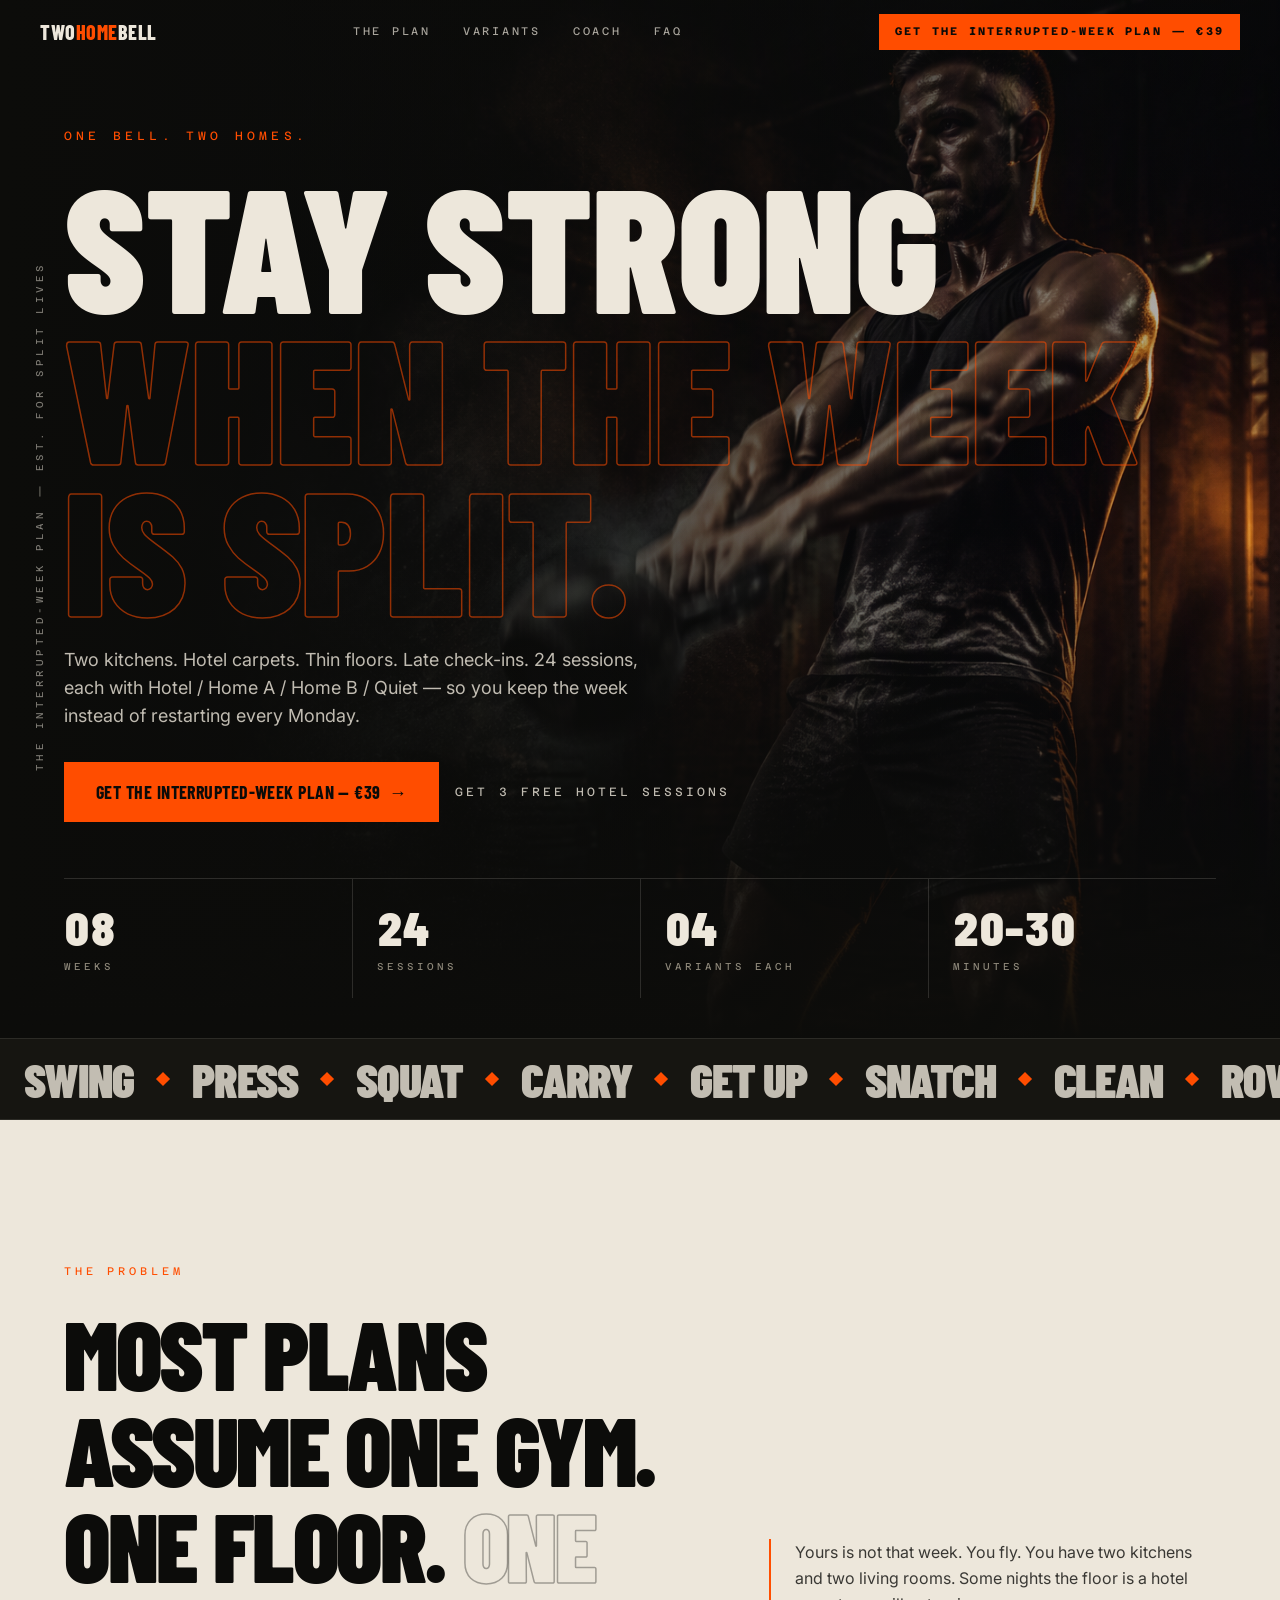
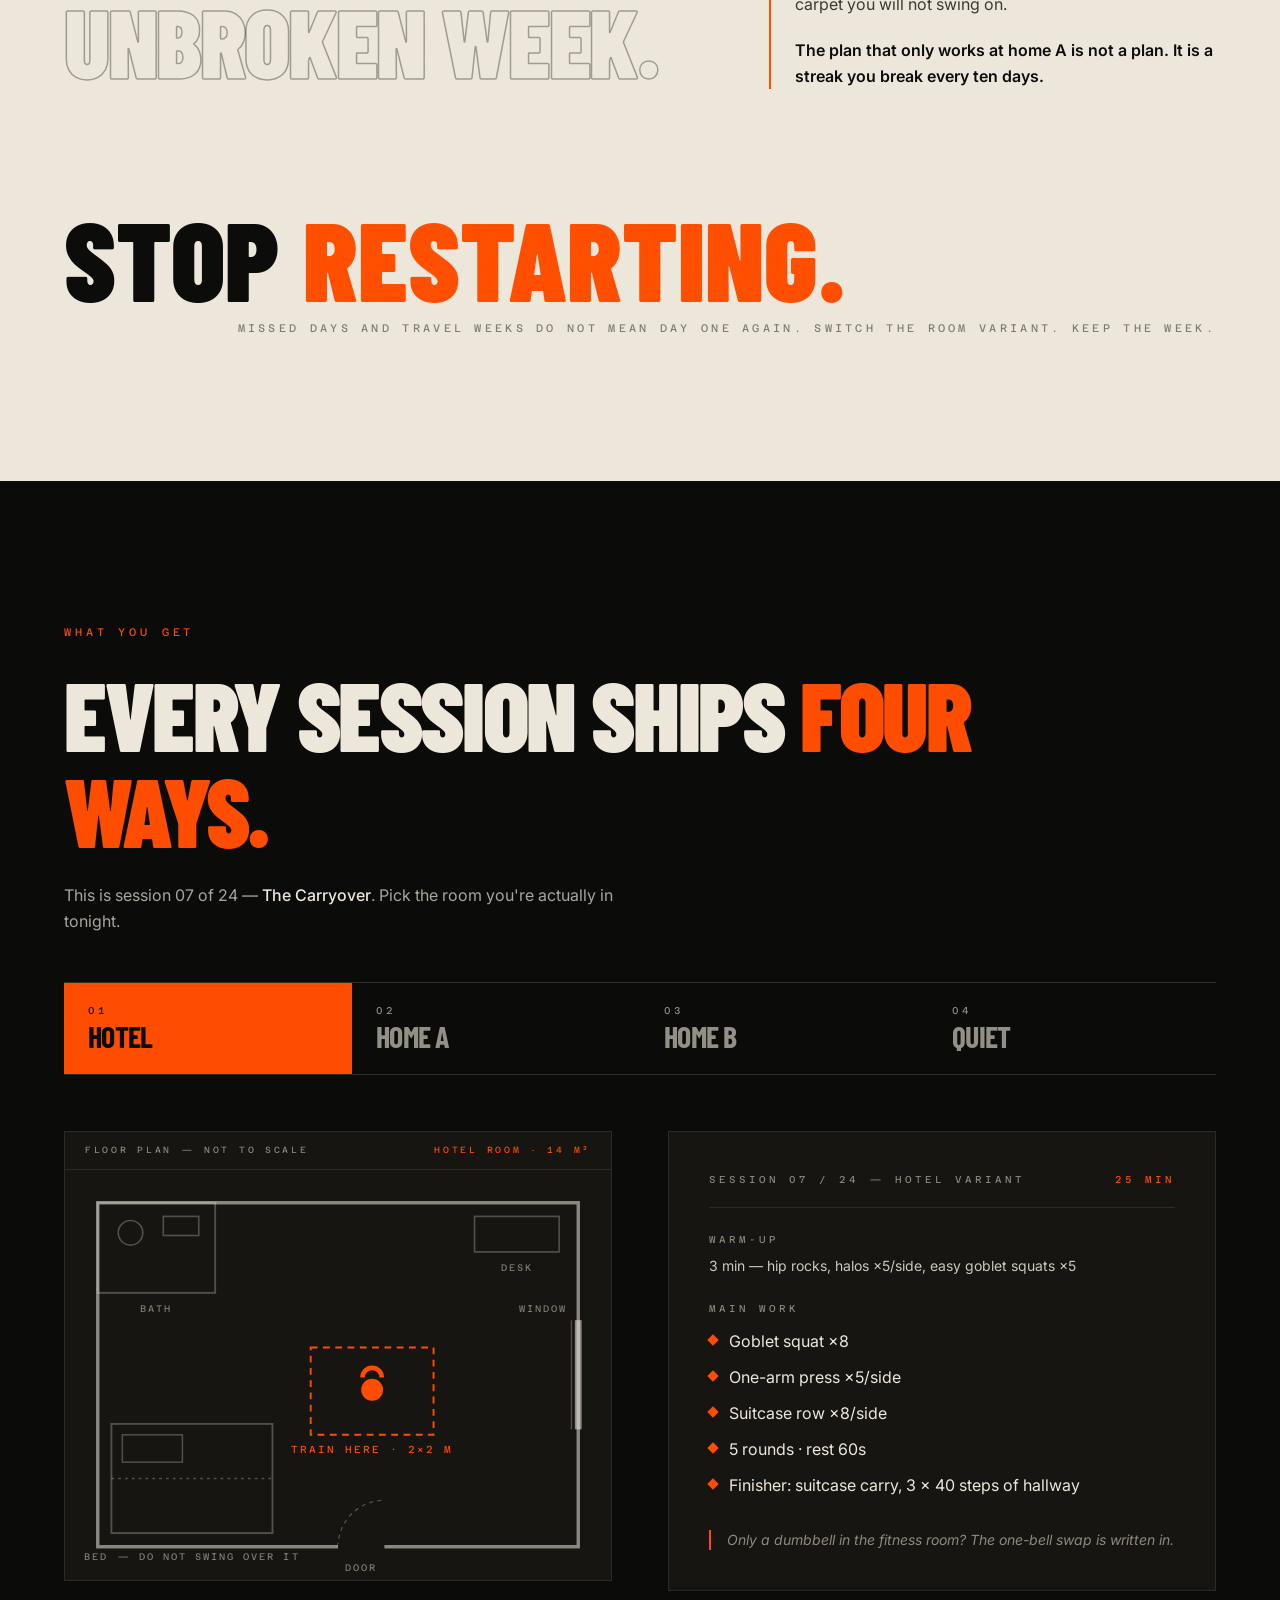
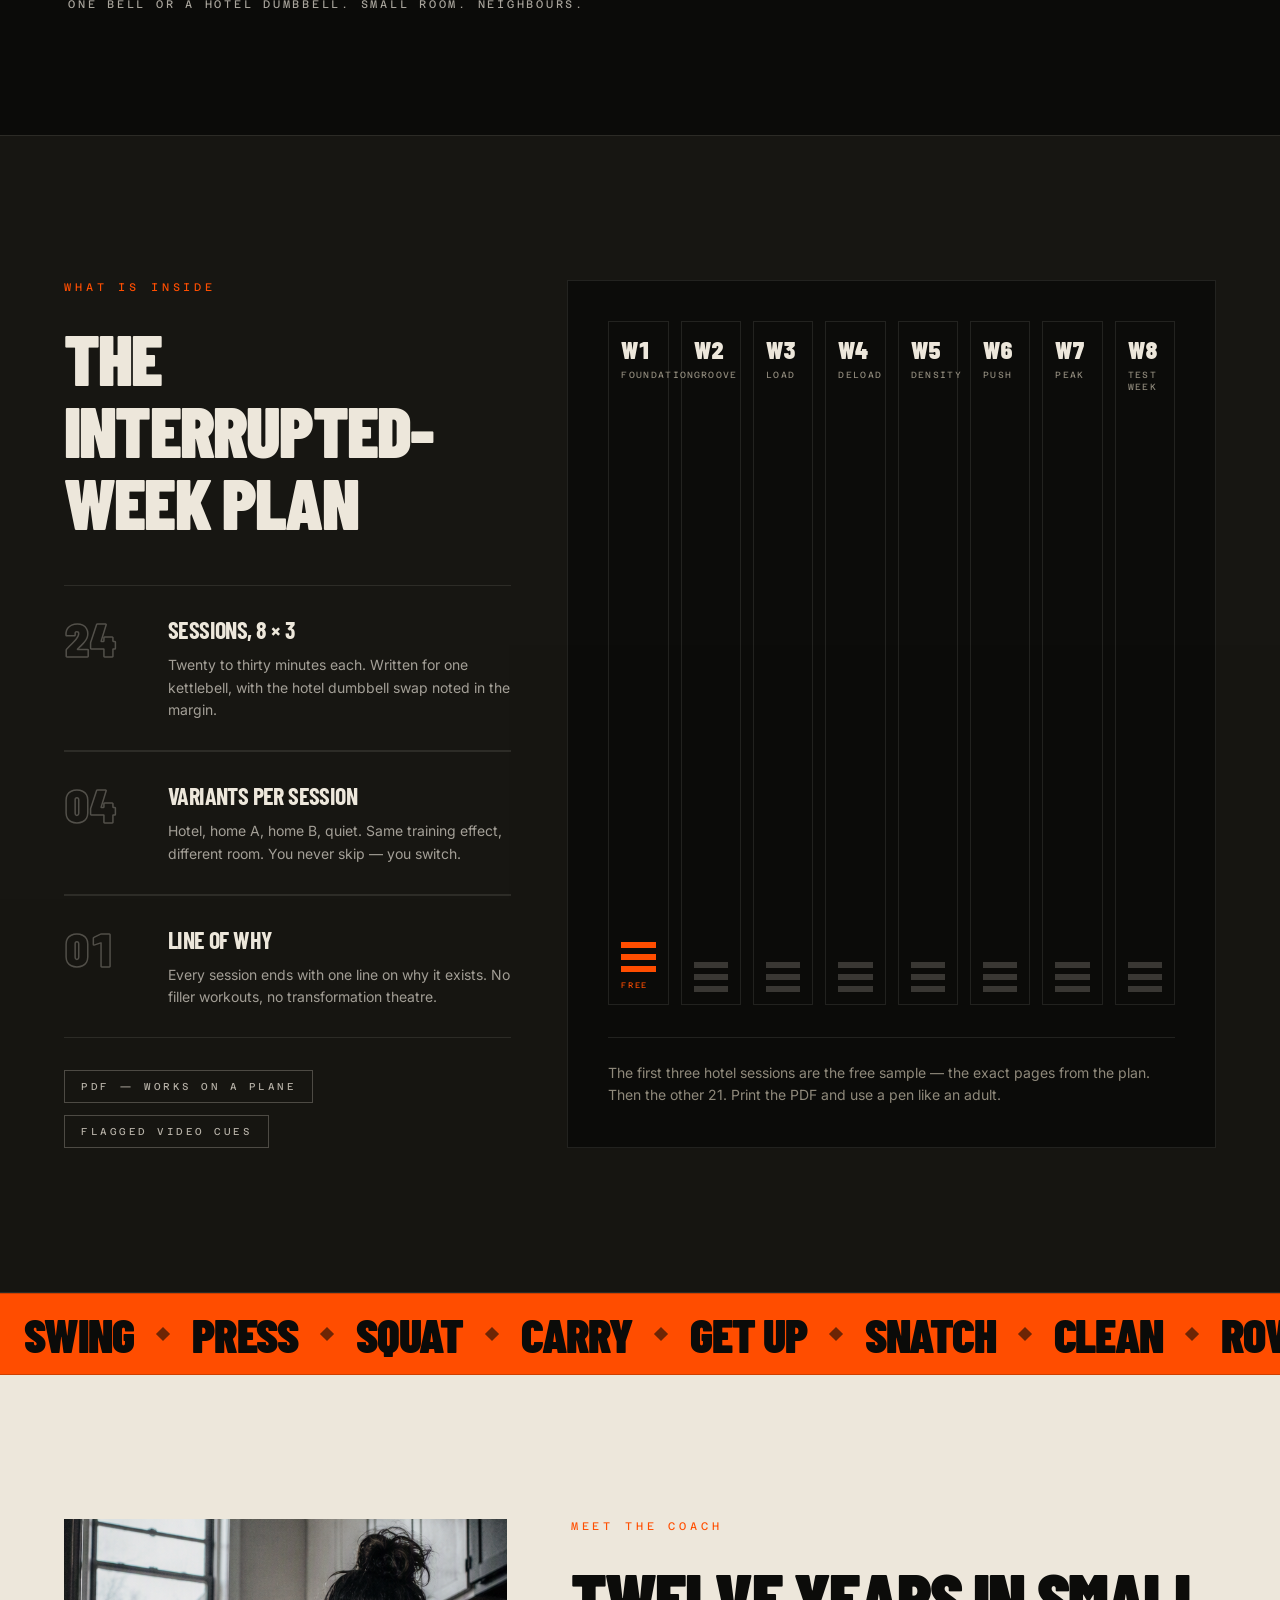
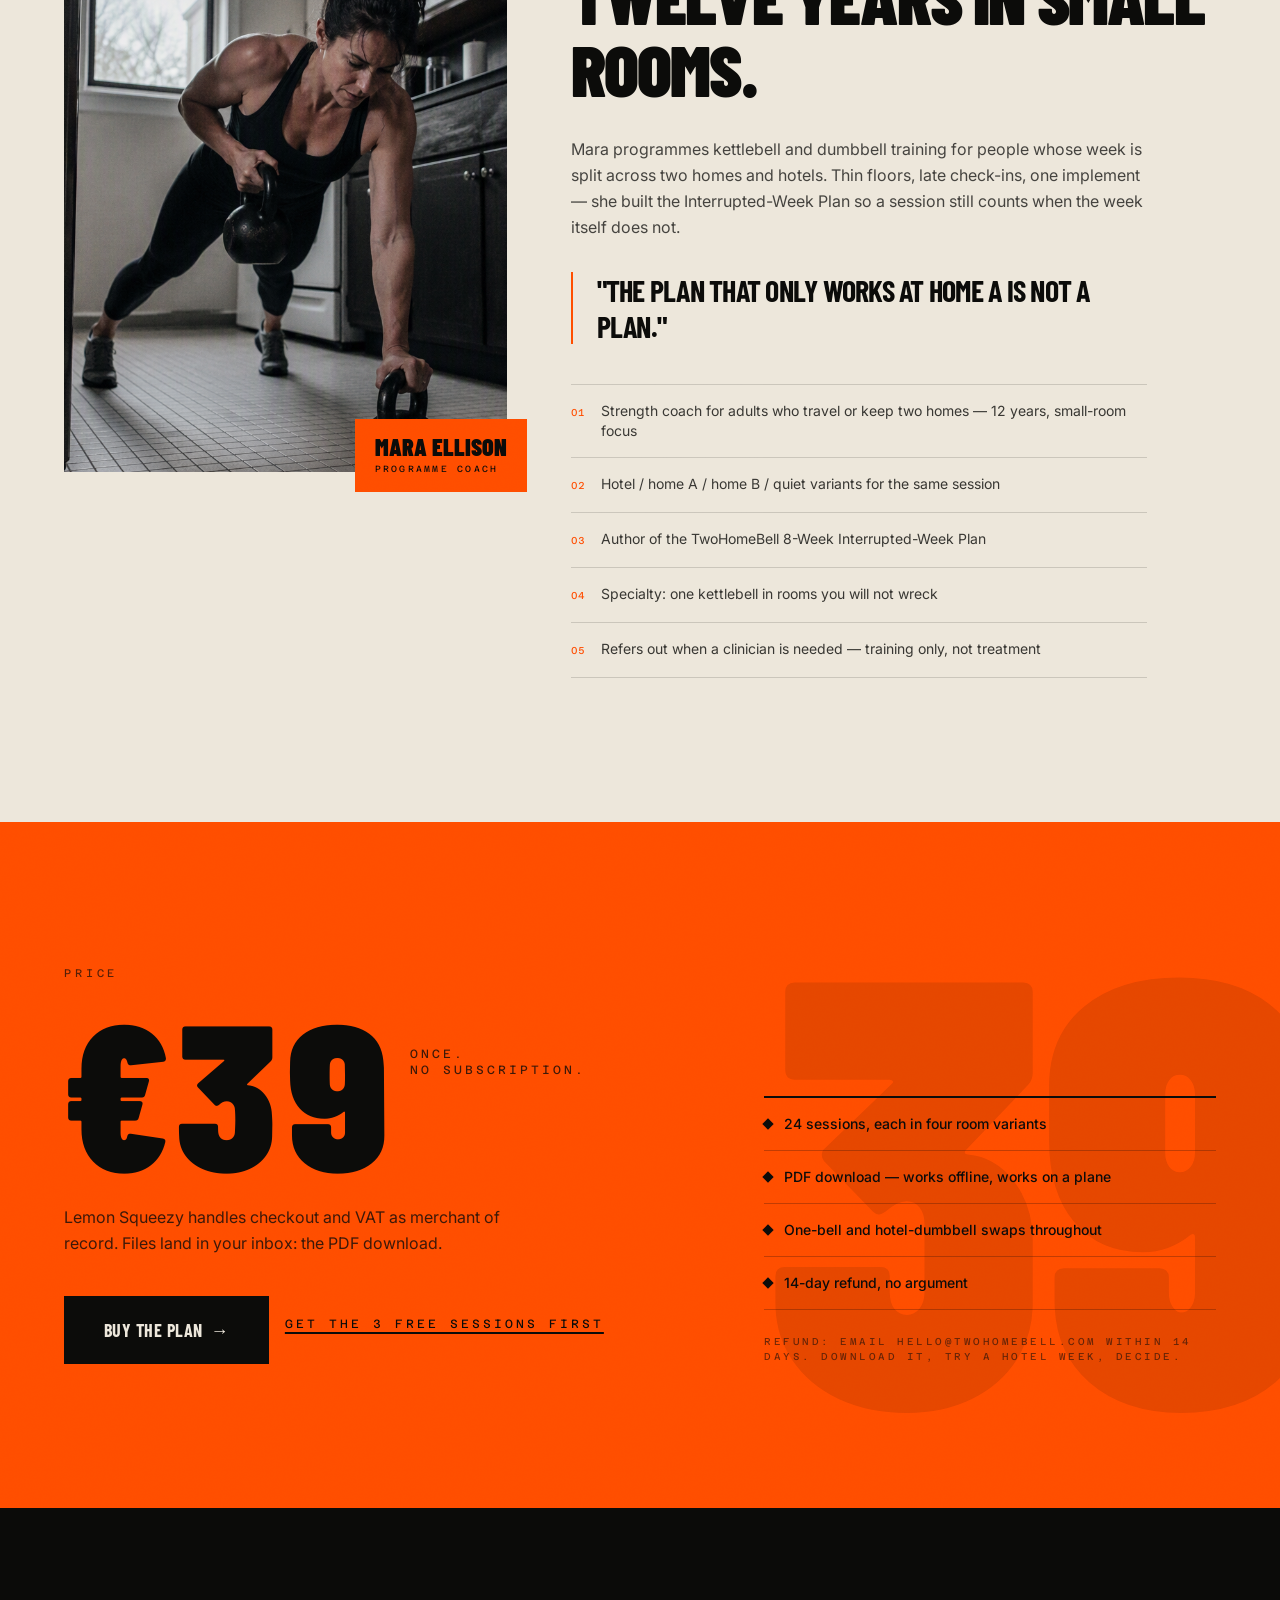
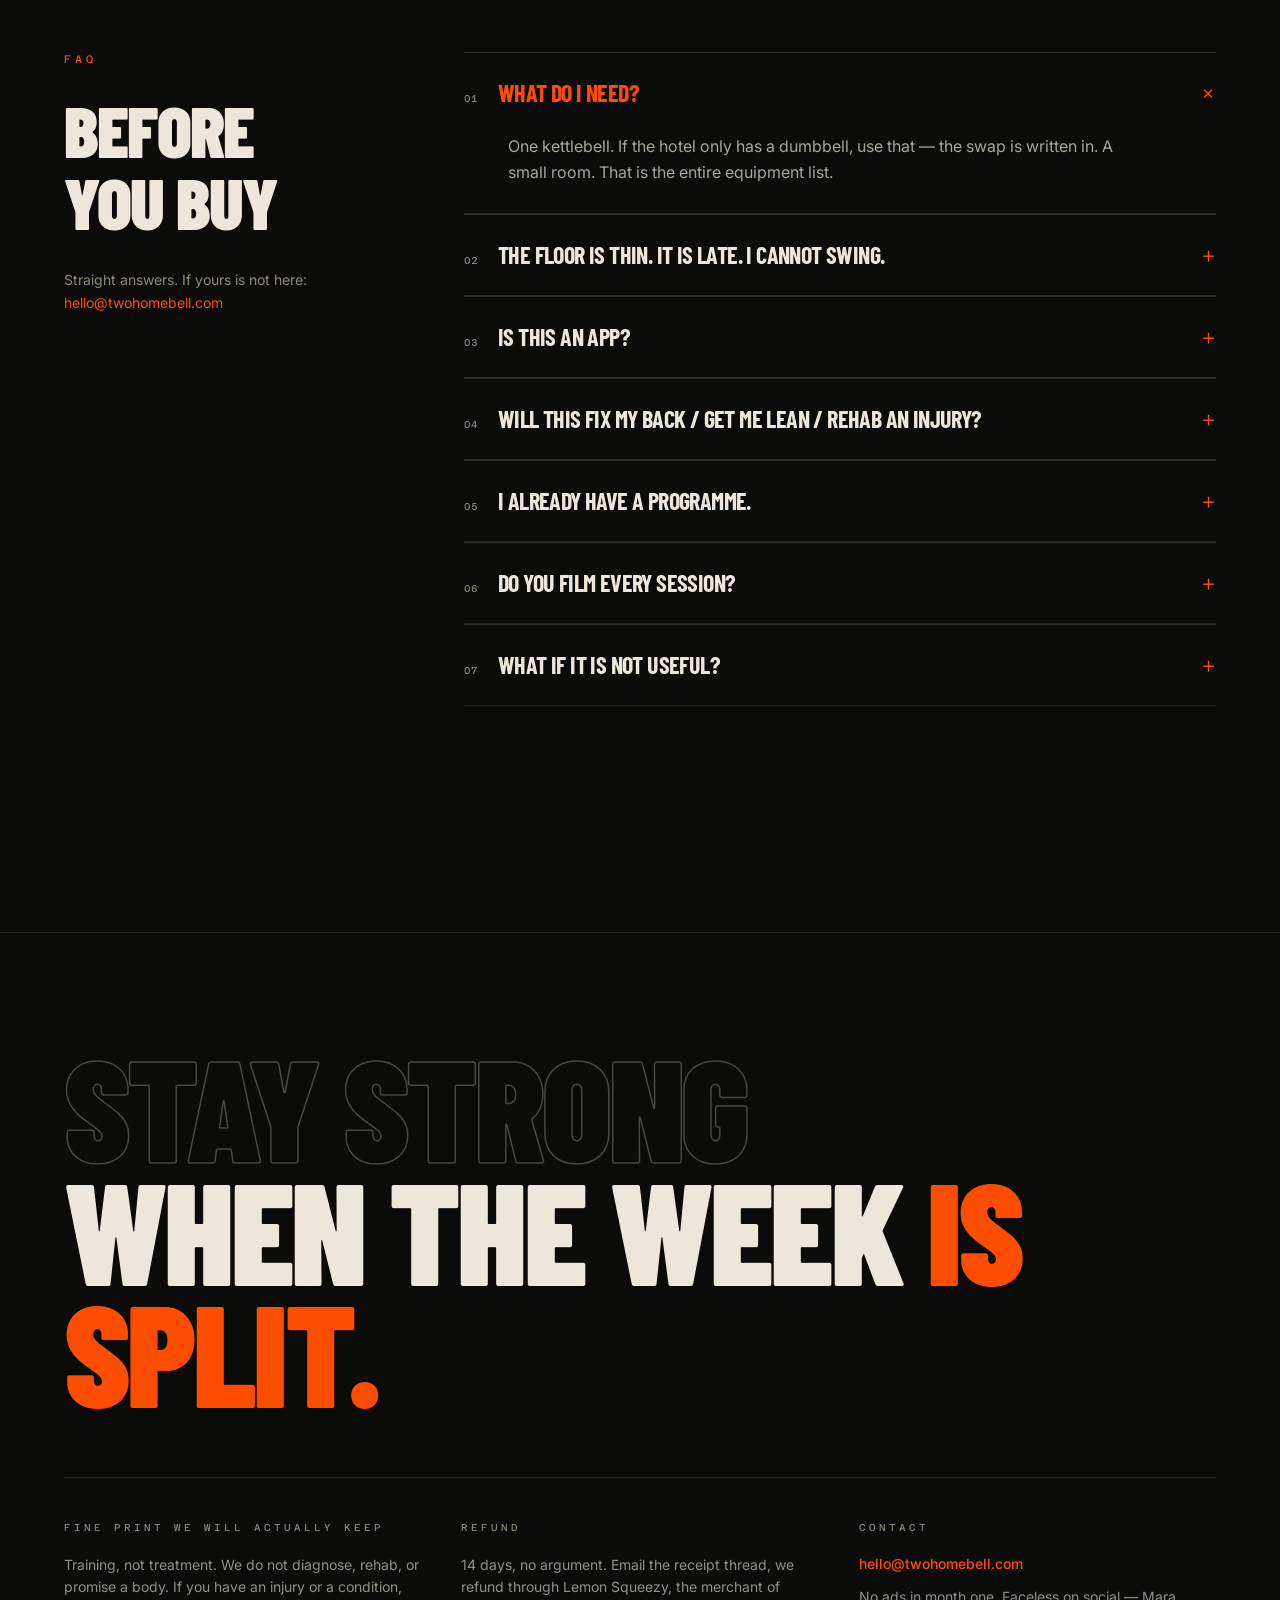
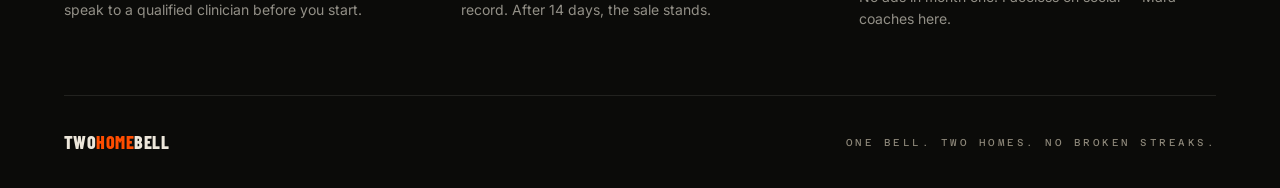
==== commit d78063f2: "SEO: restore start.html lead, homepage meta/hero, robots + sitemap Restore start.html with FormSubmi" ====
--- a/index.html
+++ b/index.html
@@ -3,8 +3,115 @@
   <head>
     <meta charset="UTF-8" />
     <meta name="viewport" content="width=device-width, initial-scale=1.0" />
-    <title>TwoHomeBell — One bell. Two homes.</title>
-    <meta name="description" content="An 8-week kettlebell plan for a life split across two homes, hotels and thin floors. 24 sessions, four variants each, €39 once." />
+    <title>TwoHomeBell — Stay strong when the week is split</title>
+    <meta name="description" content="8-week kettlebell plan for two homes, hotels, and thin floors. 24 sessions, Hotel / Home A / Home B / Quiet variants. One bell or a hotel dumbbell. €39 once." />
+    <link rel="canonical" href="https://twohomebell.com/" />
+    <link rel="icon" href="/favicon.png" />
+    <link rel="apple-touch-icon" href="/favicon.png" />
+    <link rel="icon" type="image/png" sizes="32x32" href="/favicon-32.png" />
+
+    <meta property="og:type" content="website" />
+    <meta property="og:url" content="https://twohomebell.com/" />
+    <meta property="og:title" content="Stay strong when the week is split." />
+    <meta property="og:description" content="One bell. Two homes. 8-Week Interrupted-Week Plan — 24 sessions, four room variants, €39." />
+    <meta property="og:image" content="https://twohomebell.com/twohomebell-mark.png" />
+    <meta property="og:locale" content="en_GB" />
+
+    <meta name="twitter:card" content="summary_large_image" />
+    <meta name="twitter:title" content="Stay strong when the week is split." />
+    <meta name="twitter:description" content="One bell. Two homes. 8-Week Interrupted-Week Plan — €39." />
+    <meta name="twitter:image" content="https://twohomebell.com/twohomebell-mark.png" />
+
+    <script type="application/ld+json">
+{
+  "@context": "https://schema.org",
+  "@type": "Product",
+  "name": "8-Week Interrupted-Week Plan",
+  "description": "An 8-week, 24-session one-kettlebell plan with Hotel, Home A, Home B, and Quiet variants for adults who travel or keep two homes.",
+  "brand": { "@type": "Brand", "name": "TwoHomeBell" },
+  "url": "https://twohomebell.com/",
+  "image": "https://twohomebell.com/twohomebell-mark.png",
+  "offers": {
+    "@type": "Offer",
+    "priceCurrency": "EUR",
+    "price": "39.00",
+    "availability": "https://schema.org/InStock",
+    "url": "https://twohomebell.com/"
+  }
+}
+    </script>
+    <script type="application/ld+json">
+{
+  "@context": "https://schema.org",
+  "@type": "FAQPage",
+  "mainEntity": [
+    {
+      "@type": "Question",
+      "name": "What do I need?",
+      "acceptedAnswer": {
+        "@type": "Answer",
+        "text": "One kettlebell. If the hotel only has a dumbbell, use that — the swap is written in. A small room. That is the entire equipment list."
+      }
+    },
+    {
+      "@type": "Question",
+      "name": "The floor is thin. It is late. I cannot swing.",
+      "acceptedAnswer": {
+        "@type": "Answer",
+        "text": "Every session has a quiet variant with no swings, no jumps, no impact. Zero noise, same training effect. The session still counts at 11pm."
+      }
+    },
+    {
+      "@type": "Question",
+      "name": "Is this an app?",
+      "acceptedAnswer": {
+        "@type": "Answer",
+        "text": "No. A PDF that works offline, on a plane or in a basement gym."
+      }
+    },
+    {
+      "@type": "Question",
+      "name": "Will this fix my back / get me lean / rehab an injury?",
+      "acceptedAnswer": {
+        "@type": "Answer",
+        "text": "No. This is a training plan, not treatment, not a diet, not medical advice. If you have an injury or a condition, ask a qualified clinician before you start."
+      }
+    },
+    {
+      "@type": "Question",
+      "name": "I already have a programme.",
+      "acceptedAnswer": {
+        "@type": "Answer",
+        "text": "Use this on the weeks you travel. That is the job. Your main programme resumes when you are back on your own floor."
+      }
+    },
+    {
+      "@type": "Question",
+      "name": "Do you film every session?",
+      "acceptedAnswer": {
+        "@type": "Answer",
+        "text": "A few movements get a short video — the get-up, the snatch, a clean if the PDF still looks like a shrug. Those are flagged in the plan. The rest is text and the mark."
+      }
+    },
+    {
+      "@type": "Question",
+      "name": "What if it is not useful?",
+      "acceptedAnswer": {
+        "@type": "Answer",
+        "text": "Email hello@twohomebell.com within 14 days and we refund the €39 through Lemon Squeezy. Download it, try a hotel week, then decide. We do not refund because you skipped sessions."
+      }
+    },
+    {
+      "@type": "Question",
+      "name": "Can I share the PDF?",
+      "acceptedAnswer": {
+        "@type": "Answer",
+        "text": "No — one purchase, one person. Forward the free 3-session sample instead."
+      }
+    }
+  ]
+}
+    </script>
     <link rel="preconnect" href="https://fonts.googleapis.com" />
     <link rel="preconnect" href="https://fonts.gstatic.com" crossorigin />
     <link href="https://fonts.googleapis.com/css2?family=Barlow+Condensed:wght@500;600;700;800;900&family=Inter:wght@400;500;600&family=Azeret+Mono:wght@400;500;700&display=swap" rel="stylesheet" />
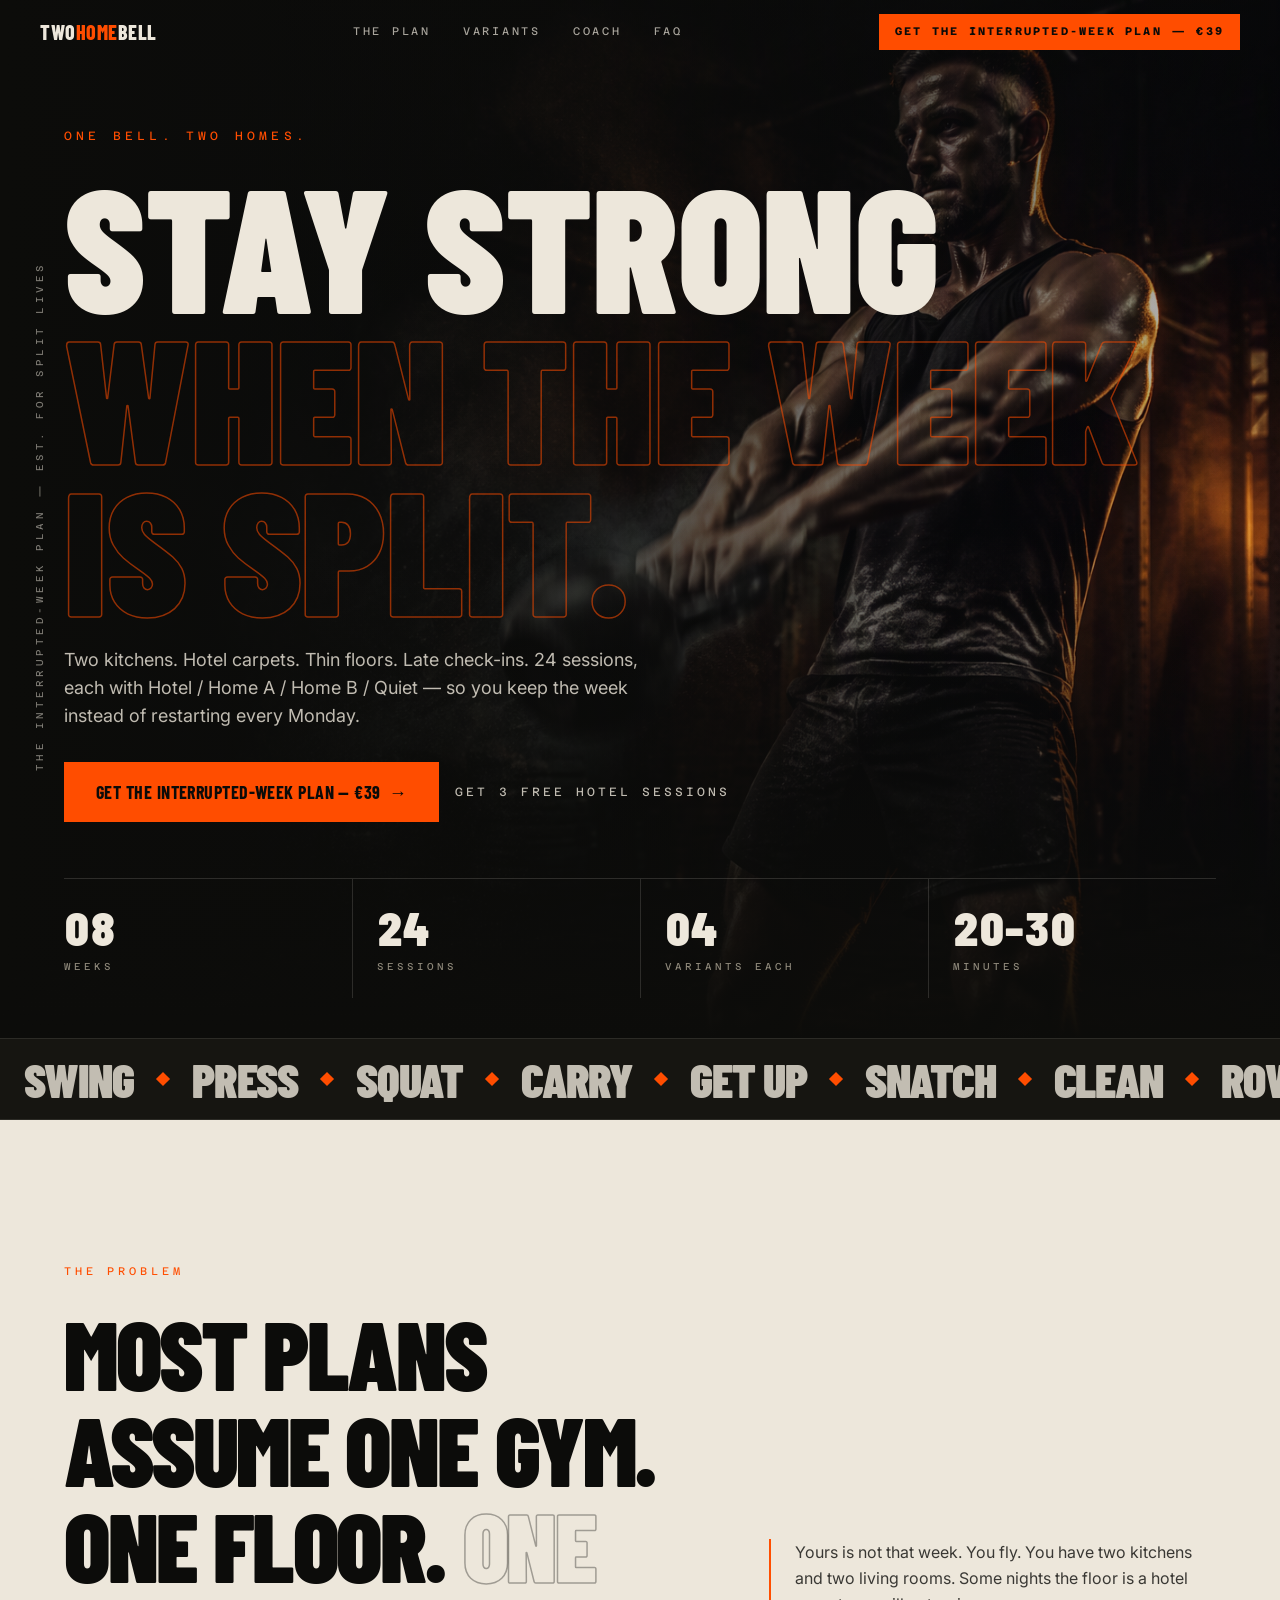
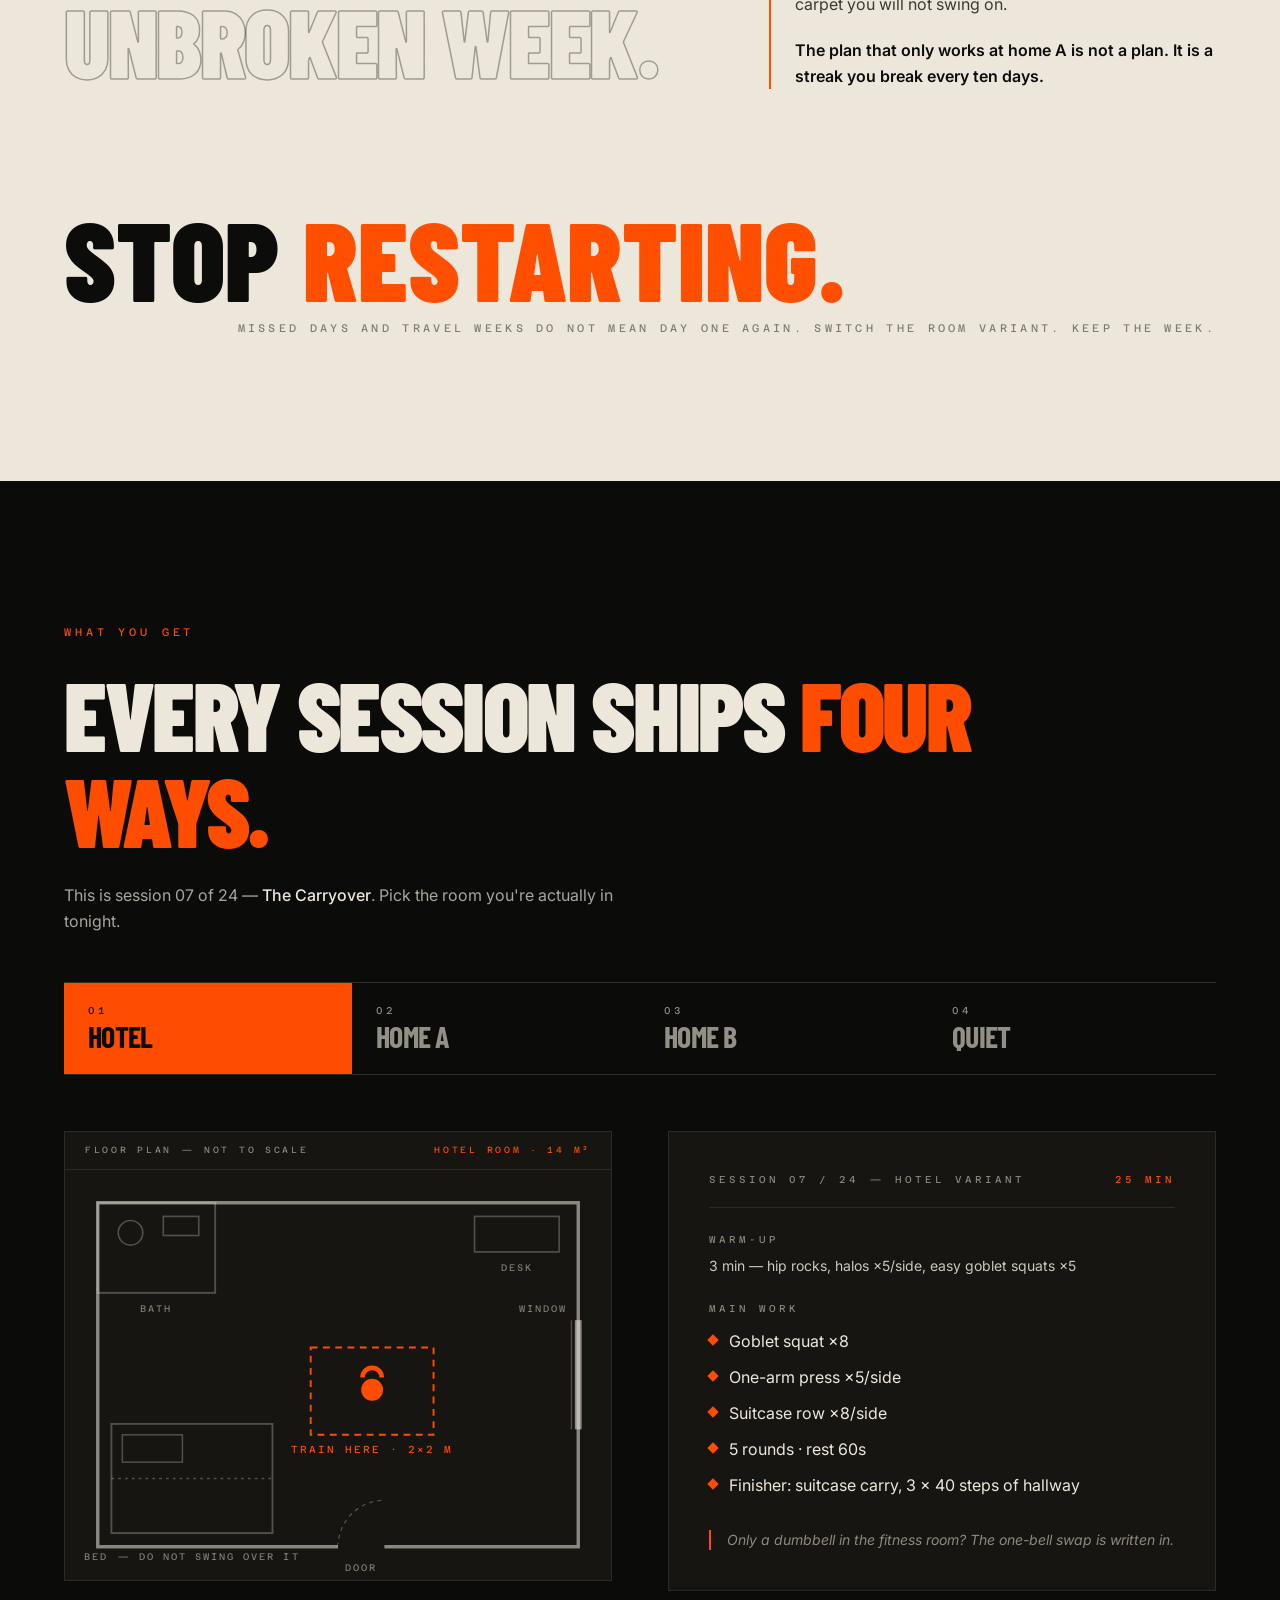
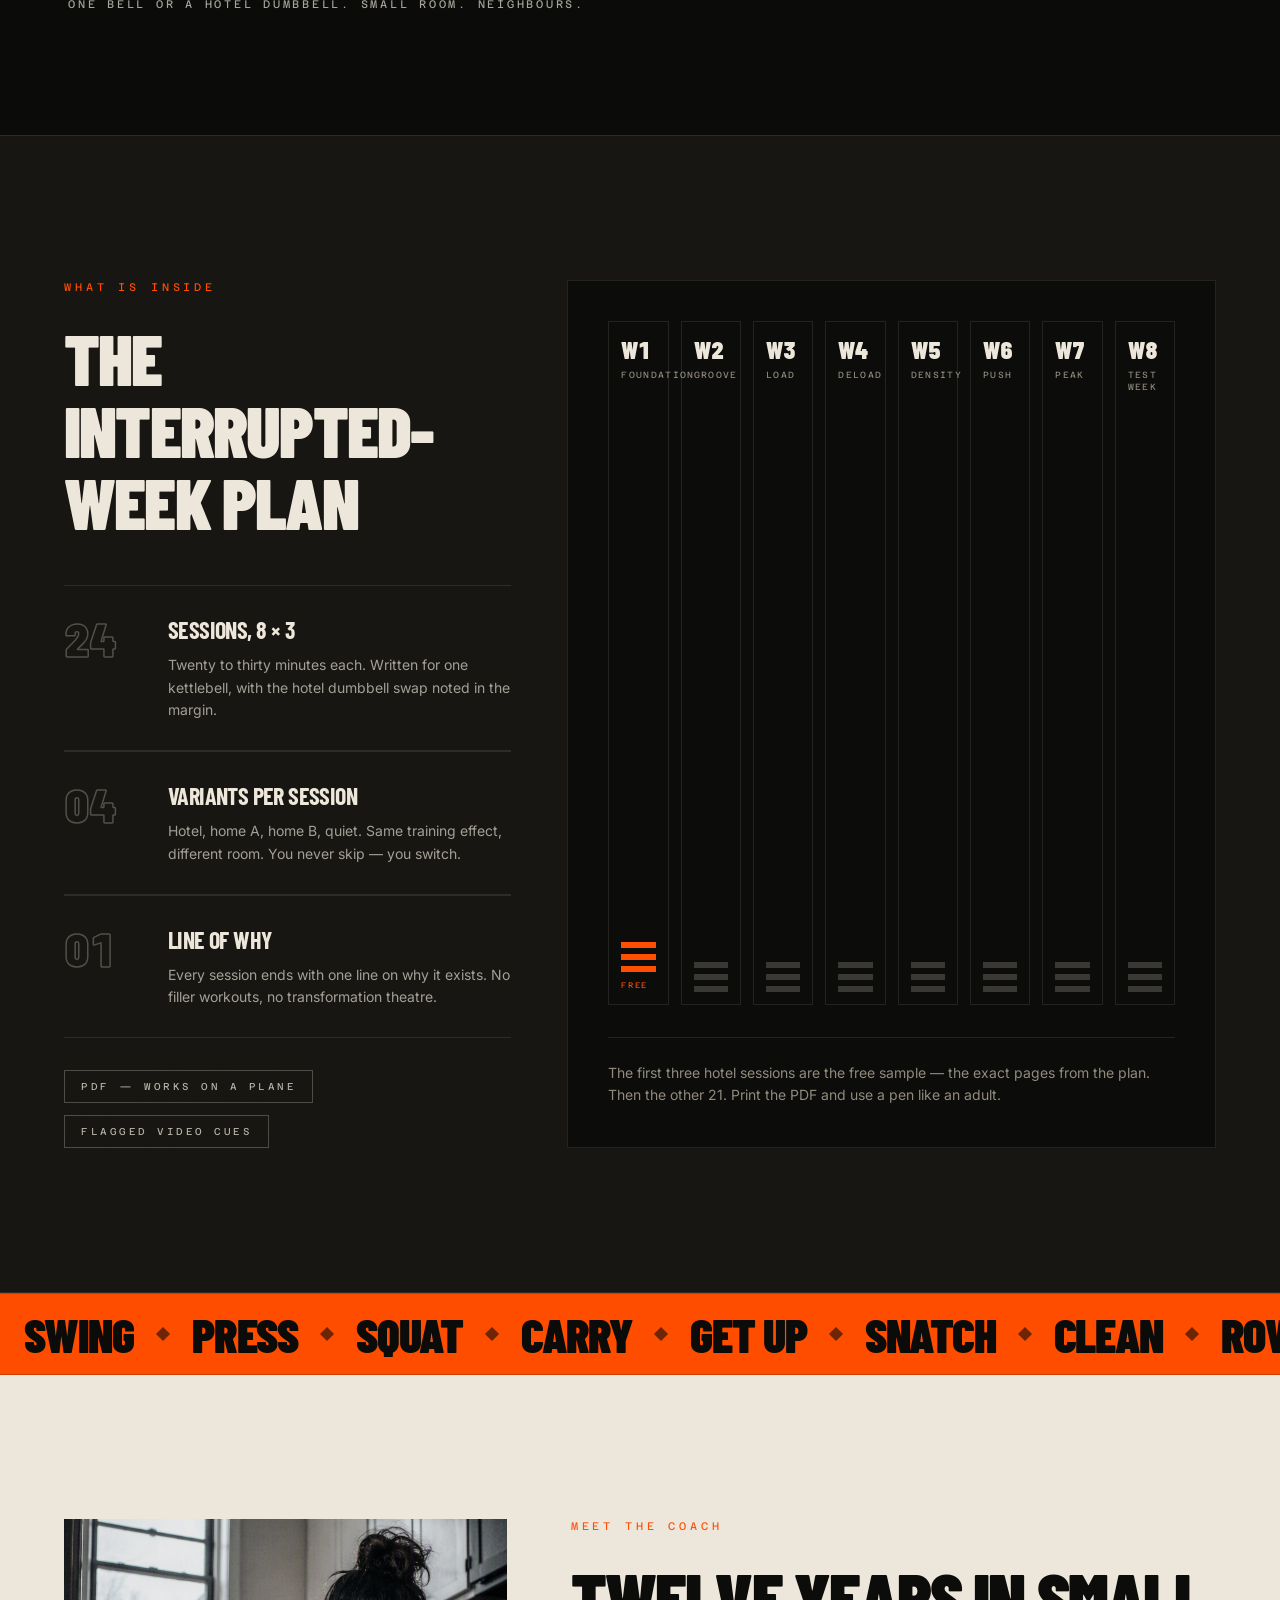
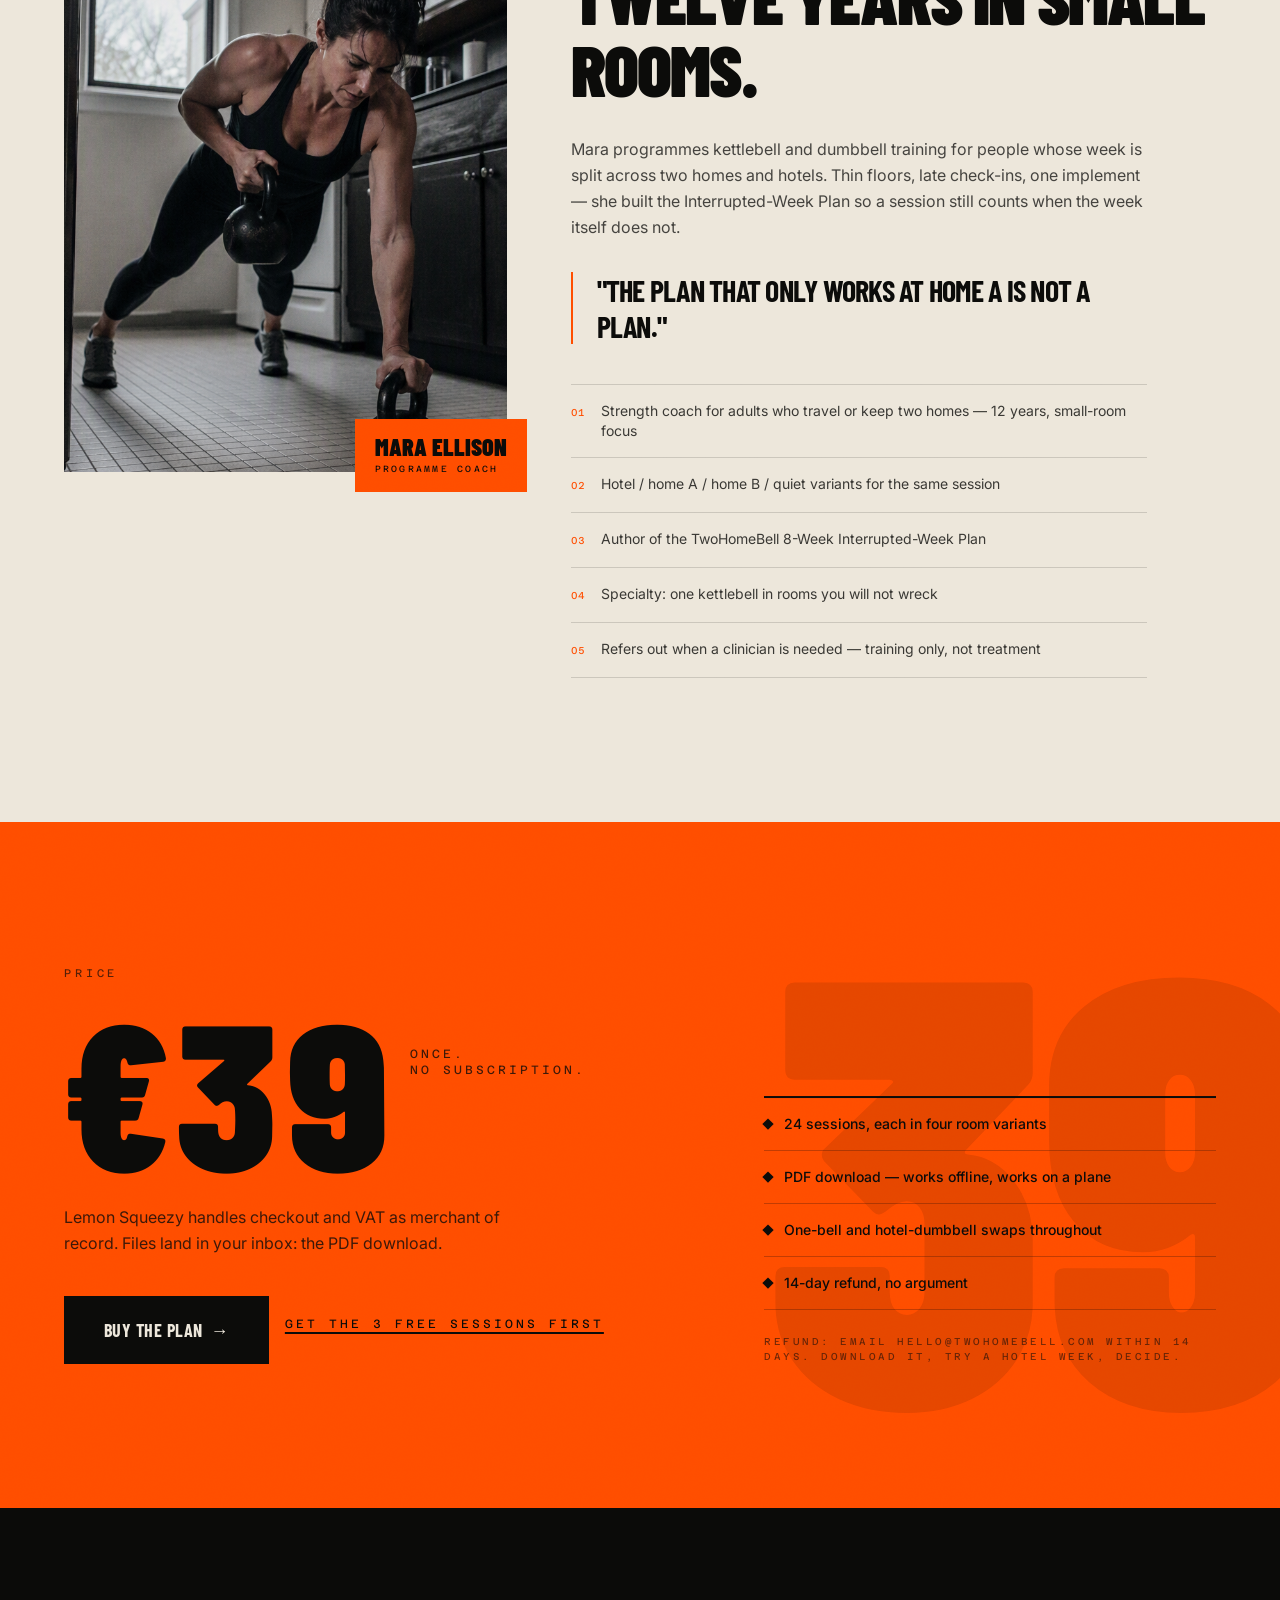
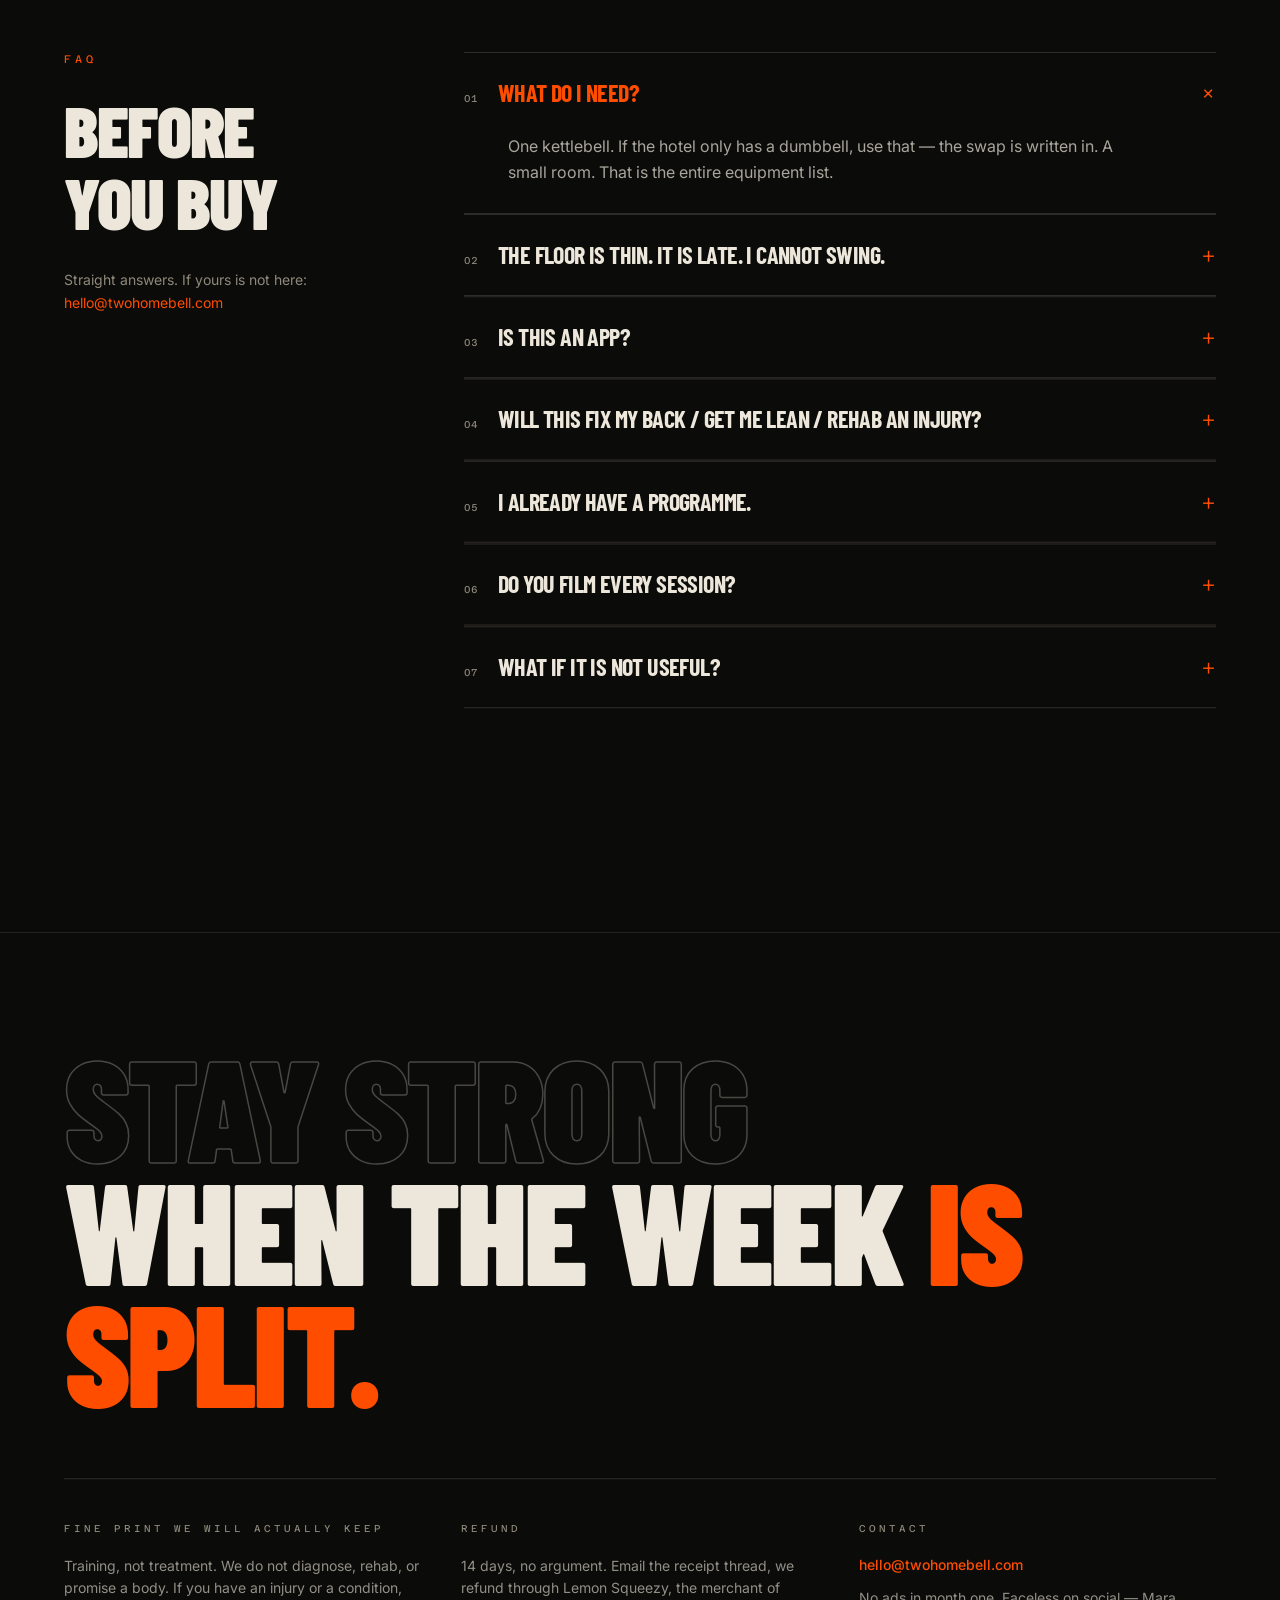
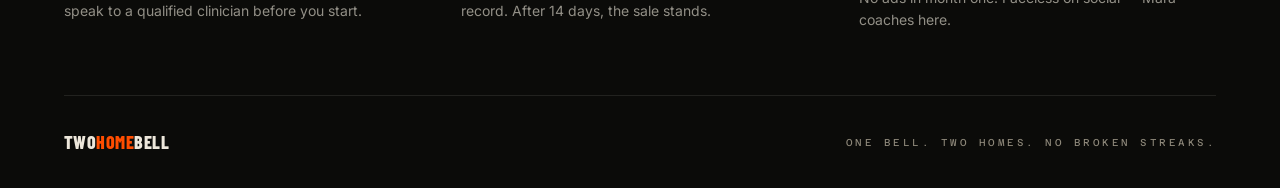
==== commit 771ee1dc: "Restore GoatCounter on homepage" ====
--- a/index.html
+++ b/index.html
@@ -117,7 +117,9 @@
     <link href="https://fonts.googleapis.com/css2?family=Barlow+Condensed:wght@500;600;700;800;900&family=Inter:wght@400;500;600&family=Azeret+Mono:wght@400;500;700&display=swap" rel="stylesheet" />
     <script type="module" crossorigin src="./assets/index-tDzNH8sx.js"></script>
     <link rel="stylesheet" crossorigin href="./assets/index-CwVmpcyX.css">
-  </head>
+    <script data-goatcounter="https://twohomebell.goatcounter.com/count"
+          async src="https://gc.zgo.at/count.js"></script>
+</head>
   <body>
     <div id="root"></div>
   </body>
